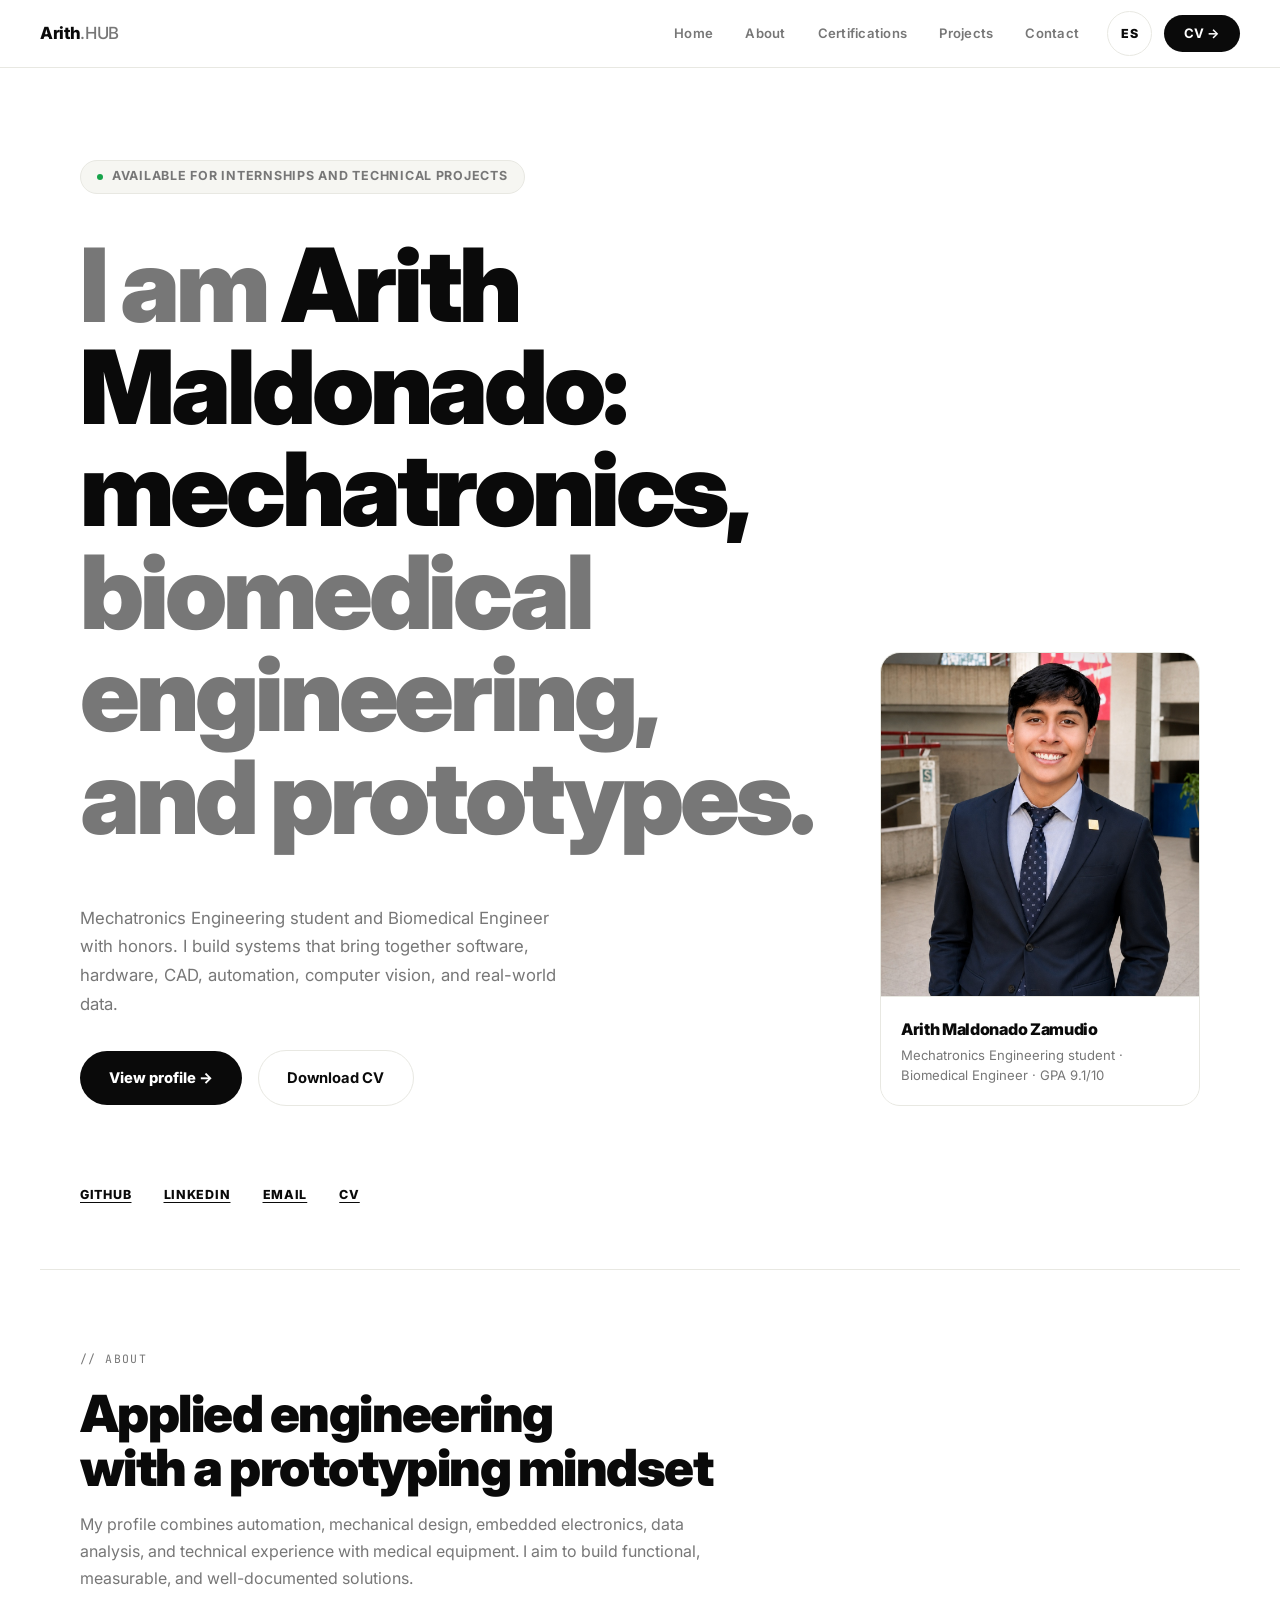
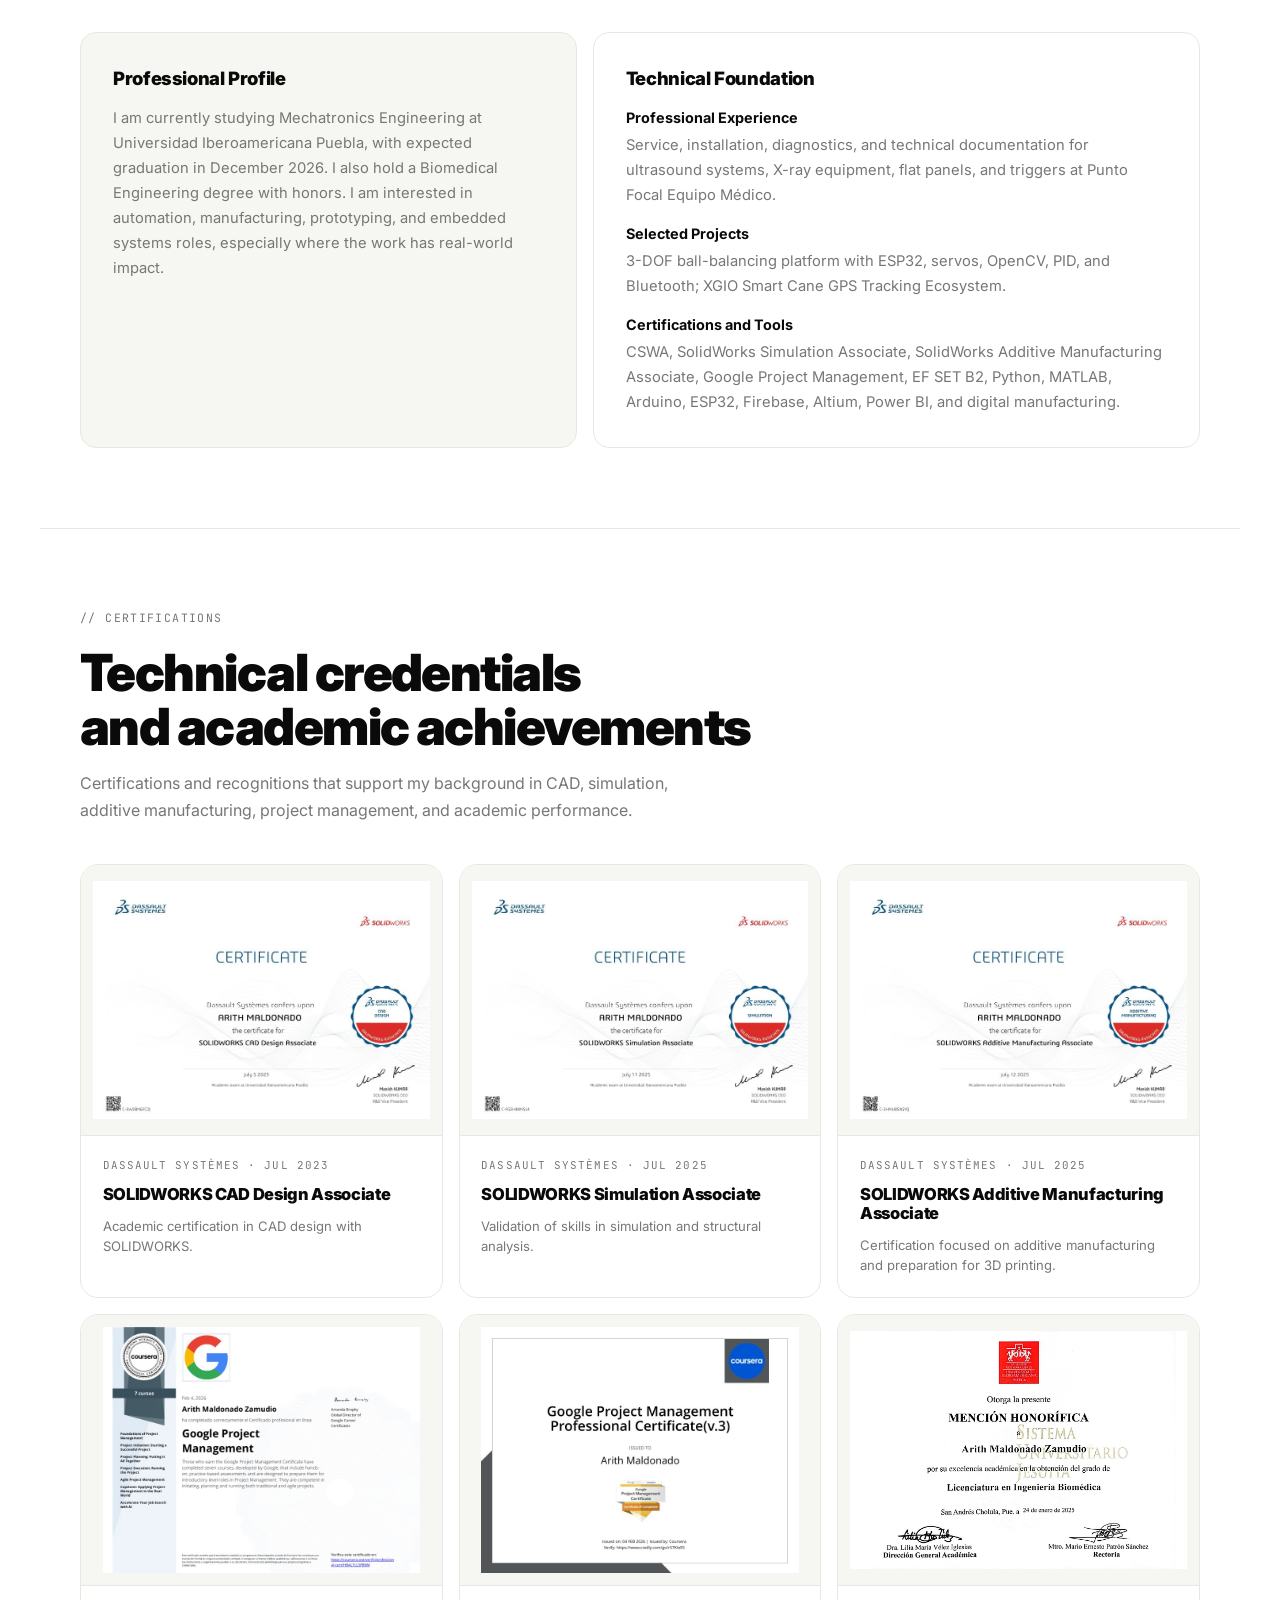
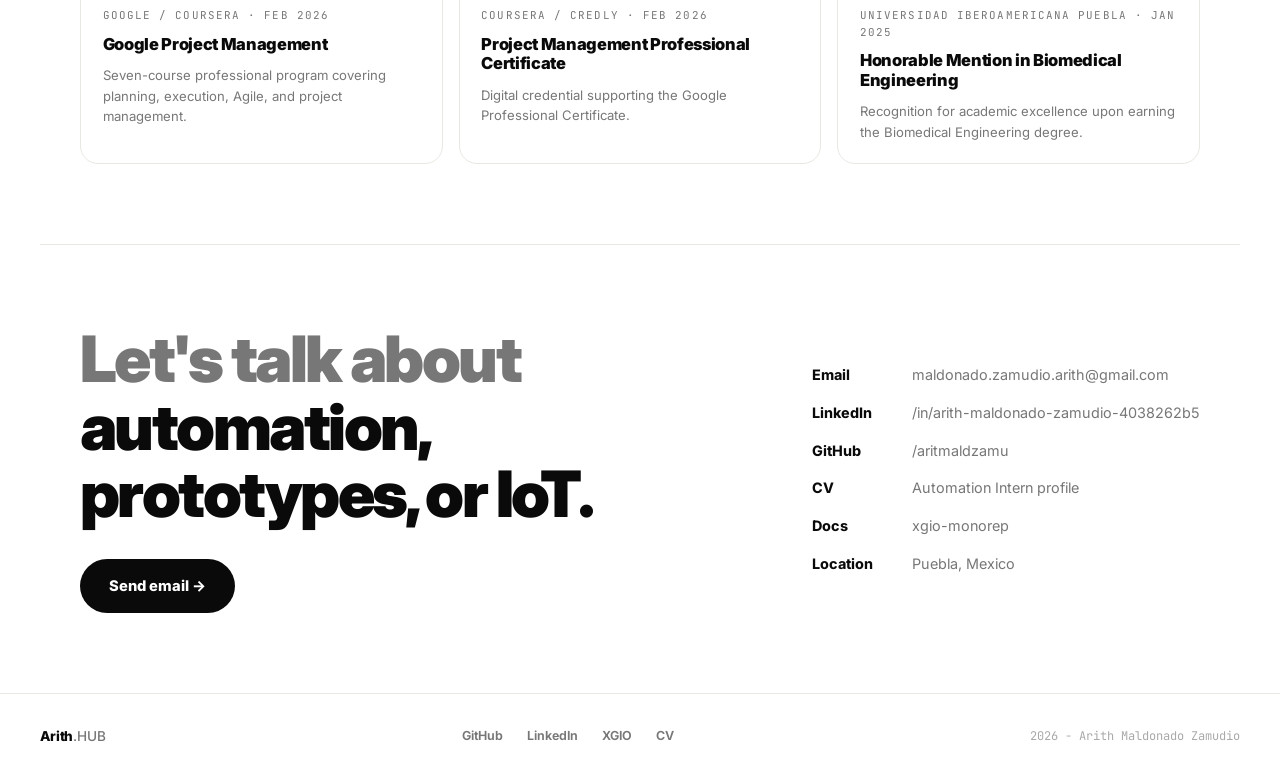
==== index.html @ 7d08363c "Add Laser-Cut Hot Air Balloon Prototype project (globo)" ====
<!DOCTYPE html>
<html lang="en">
<head>
<meta charset="UTF-8">
<meta name="viewport" content="width=device-width, initial-scale=1.0">
<title>Arith Maldonado Zamudio - Portfolio</title>
<link href="https://fonts.googleapis.com/css2?family=Inter:wght@400;500;600;700;800;900&family=JetBrains+Mono:wght@400;500;700&display=swap" rel="stylesheet">
<style>
  *, *::before, *::after { box-sizing: border-box; margin: 0; padding: 0; }
  html { scroll-behavior: smooth; font-size: 16px; }

  :root {
    --black: #0a0a0a;
    --gray: #777777;
    --gray-mid: #a9a9a9;
    --gray-light: #d7d7d2;
    --gray-bg: #f6f6f2;
    --white: #ffffff;
    --border: #e8e8e2;
    --blue: #2563eb;
    --green: #16a34a;
    --red: #dc2626;
  }

  body {
    font-family: 'Inter', sans-serif;
    background: var(--white);
    color: var(--black);
    line-height: 1.5;
    overflow-x: hidden;
  }

  body.projects-open .home-view,
  body.detail-open .home-view { display: none; }
  body:not(.projects-open):not(.detail-open) .project-view { display: none; }
  body.projects-open .project-detail,
  body.detail-open #proyectos { display: none; }
  body.detail-open .project-detail { display: none; }
  body.detail-open[data-project="xgio"] .project-detail[data-project="xgio"],
  body.detail-open[data-project="ball-beam"] .project-detail[data-project="ball-beam"],
  body.detail-open[data-project="3dof"] .project-detail[data-project="3dof"],
  body.detail-open[data-project="somnus"] .project-detail[data-project="somnus"],
  body.detail-open[data-project="prosthesis"] .project-detail[data-project="prosthesis"],
  body.detail-open[data-project="globo"] .project-detail[data-project="globo"] { display: block; }
  body.projects-open main,
  body.detail-open main { padding-top: 68px; }

  img { display: block; max-width: 100%; }
  a { color: inherit; }
  section[id], .home-view { scroll-margin-top: 96px; }

  nav {
    position: fixed; top: 0; left: 0; right: 0; z-index: 100;
    display: flex; align-items: center; justify-content: space-between;
    padding: 0 2.5rem; height: 68px;
    background: rgba(255,255,255,0.92);
    backdrop-filter: blur(16px);
    border-bottom: 1px solid var(--border);
  }
  .nav-logo {
    font-size: 1.05rem; font-weight: 800;
    color: var(--black); text-decoration: none;
    letter-spacing: -0.02em;
  }
  .nav-logo span { color: var(--gray); font-weight: 500; }
  .nav-right { display: flex; align-items: center; gap: 0.75rem; }
  .nav-links { display: flex; gap: 2rem; margin-right: 1rem; }
  .nav-links a {
    font-size: 0.82rem; font-weight: 600;
    color: var(--gray); text-decoration: none;
    letter-spacing: 0.02em;
    transition: color .2s;
  }
  .nav-links a:hover { color: var(--black); }
  .btn-nav, .btn-primary, .btn-outline {
    display: inline-flex; align-items: center; justify-content: center; gap: 0.5rem;
    font-family: 'Inter', sans-serif;
    border-radius: 999px;
    text-decoration: none;
    cursor: pointer;
    transition: opacity .15s, border-color .15s, transform .15s;
    white-space: nowrap;
  }
  .btn-nav {
    font-size: 0.82rem; font-weight: 700;
    padding: 0.55rem 1.25rem;
    background: var(--black); color: var(--white);
  }
  .lang-toggle {
    display: inline-flex; align-items: center; justify-content: center;
    width: 2.8rem; height: 2.8rem;
    border-radius: 999px;
    border: 1px solid var(--border);
    background: var(--white);
    color: var(--black);
    font-family: 'Inter', sans-serif;
    font-size: 0.78rem;
    font-weight: 850;
    letter-spacing: 0.04em;
    cursor: pointer;
    transition: border-color .15s, background .15s, transform .15s;
  }
  .lang-toggle:hover {
    border-color: var(--black);
    background: var(--gray-bg);
  }
  .btn-primary {
    font-size: 0.92rem; font-weight: 800;
    padding: 1rem 1.8rem;
    background: var(--black); color: var(--white);
  }
  .btn-outline {
    font-size: 0.92rem; font-weight: 700;
    padding: 1rem 1.8rem;
    background: transparent; color: var(--black);
    border: 1.5px solid var(--border);
  }
  .btn-nav:hover, .btn-primary:hover { opacity: 0.82; }
  .btn-outline:hover { border-color: var(--black); }

  .hero {
    padding: 10rem 2.5rem 5rem;
    max-width: 1200px; margin: 0 auto;
  }
  .hero-layout {
    display: grid;
    grid-template-columns: minmax(0, 1fr) 320px;
    gap: 3rem;
    align-items: end;
  }
  .hero-eyebrow, .project-tag, .tag {
    display: inline-flex; align-items: center; gap: 0.55rem;
    width: fit-content;
    border-radius: 999px;
    letter-spacing: 0.06em;
    text-transform: uppercase;
  }
  .hero-eyebrow {
    font-size: 0.78rem; font-weight: 700;
    color: var(--gray);
    background: var(--gray-bg);
    border: 1px solid var(--border);
    padding: 0.4rem 1rem;
    margin-bottom: 2.5rem;
  }
  .hero-eyebrow::before {
    content: ''; width: 6px; height: 6px;
    border-radius: 50%; background: var(--green);
    flex-shrink: 0;
  }
  .hero h1 {
    font-size: clamp(3.25rem, 8vw, 7.4rem);
    font-weight: 900;
    line-height: 1;
    letter-spacing: -0.04em;
    max-width: 980px;
  }
  .hero h1 .muted { color: var(--gray); }
  .hero h1 .block { display: block; }
  .profile-card {
    border: 1px solid var(--border);
    border-radius: 20px;
    background: var(--gray-bg);
    overflow: hidden;
  }
  .profile-card img {
    width: 100%;
    aspect-ratio: 1 / 1.08;
    object-fit: cover;
    object-position: center;
  }
  .profile-meta {
    padding: 1.25rem;
    background: var(--white);
    border-top: 1px solid var(--border);
  }
  .profile-name {
    font-size: 1rem;
    font-weight: 850;
    letter-spacing: -0.02em;
  }
  .profile-role {
    margin-top: 0.3rem;
    color: var(--gray);
    font-size: 0.82rem;
    line-height: 1.5;
  }
  .hero-bottom {
    display: flex; align-items: flex-end;
    justify-content: space-between; flex-wrap: wrap;
    gap: 2rem; margin-top: 3.5rem;
  }
  .hero-desc {
    font-size: 1.05rem; color: var(--gray);
    max-width: 500px; line-height: 1.7;
  }
  .hero-ctas, .project-actions { display: flex; align-items: center; gap: 1rem; flex-wrap: wrap; }

  .social-bar {
    max-width: 1200px; margin: 0 auto;
    padding: 0 2.5rem 4rem;
    display: flex; gap: 2rem; flex-wrap: wrap;
  }
  .social-bar a {
    font-size: 0.78rem; font-weight: 800;
    color: var(--black); text-decoration: underline;
    text-underline-offset: 3px; letter-spacing: 0.06em;
    text-transform: uppercase;
  }
  .social-bar a:hover { color: var(--gray); }

  .section-wrap {
    border-top: 1px solid var(--border);
    padding: 5rem 2.5rem;
    max-width: 1200px; margin: 0 auto;
  }
  .project-view.section-wrap { padding-top: 4rem; padding-bottom: 4rem; }
  .section-tag {
    font-family: 'JetBrains Mono', monospace;
    font-size: 0.72rem; color: var(--gray);
    letter-spacing: 0.12em; text-transform: uppercase;
    margin-bottom: 1.25rem;
  }
  .section-title {
    font-size: clamp(2rem, 4vw, 3.25rem);
    font-weight: 900; letter-spacing: -0.03em;
    line-height: 1.05; margin-bottom: 1rem;
  }
  .section-sub {
    font-size: 1rem; color: var(--gray);
    max-width: 620px; line-height: 1.7;
  }
  .about-grid {
    display: grid;
    grid-template-columns: 0.9fr 1.1fr;
    gap: 1rem;
    margin-top: 2.5rem;
  }
  .about-panel {
    border: 1px solid var(--border);
    border-radius: 16px;
    padding: 2rem;
    background: var(--white);
  }
  .about-panel.soft { background: var(--gray-bg); }
  .about-panel h3 {
    font-size: 1.15rem;
    font-weight: 850;
    letter-spacing: -0.02em;
    margin-bottom: 0.8rem;
  }
  .about-panel p, .about-list li {
    color: var(--gray);
    font-size: 0.92rem;
    line-height: 1.7;
  }
  .about-list {
    list-style: none;
    display: grid;
    gap: 0.9rem;
  }
  .about-list strong {
    display: block;
    color: var(--black);
    font-size: 0.9rem;
    margin-bottom: 0.15rem;
  }

  .project-featured {
    margin-top: 3rem;
    border-radius: 20px;
    overflow: hidden;
    border: 1px solid var(--border);
    background: var(--gray-bg);
    display: grid; grid-template-columns: 0.92fr 1.08fr;
  }
  .project-detail .project-featured { margin-top: 1.25rem; }
  .project-featured-info {
    padding: 3rem;
    display: flex; flex-direction: column; justify-content: space-between;
    gap: 2rem;
  }
  .project-tag {
    font-size: 0.72rem; font-weight: 800;
    color: var(--gray);
    background: var(--white);
    border: 1px solid var(--border);
    padding: 0.3rem 0.75rem;
    margin-bottom: 1.5rem;
  }
  .project-featured-title {
    font-size: clamp(1.8rem, 3vw, 2.45rem);
    font-weight: 900;
    letter-spacing: -0.035em; line-height: 1.05;
    margin-bottom: 1rem;
  }
  .project-featured-desc {
    font-size: 0.95rem; color: var(--gray);
    line-height: 1.7; margin-bottom: 1.8rem;
  }
  .metrics-row { display: grid; grid-template-columns: repeat(3, 1fr); gap: 1.1rem; margin-bottom: 2rem; }
  .metric-pill {
    border-top: 1px solid var(--border);
    padding-top: 0.9rem;
  }
  .metric-pill .val {
    font-size: 1.55rem; font-weight: 900;
    letter-spacing: -0.03em; line-height: 1;
  }
  .metric-pill .lbl {
    font-size: 0.68rem; color: var(--gray);
    font-weight: 700; margin-top: 0.35rem;
    letter-spacing: 0.05em; text-transform: uppercase;
  }
  .project-featured-visual {
    background: var(--black);
    min-height: 430px;
    height: 430px;
    padding: 1.2rem;
    position: relative; overflow: hidden;
    display: grid; align-content: stretch;
  }
  .visual-grid {
    display: grid;
    grid-template-columns: 1.1fr 0.9fr;
    gap: 0.9rem;
    min-height: 100%;
    height: 100%;
    min-width: 0;
  }
  .visual-main, .visual-stack img {
    width: 100%; height: 100%; object-fit: contain;
    min-width: 0; min-height: 0;
    border-radius: 14px;
    border: 1px solid rgba(255,255,255,0.16);
    background: #161616;
  }
  .visual-stack {
    display: grid;
    grid-template-rows: 1fr 1fr;
    gap: 0.9rem;
    min-width: 0;
    min-height: 0;
  }
  .prosthesis-visual .visual-main,
  .prosthesis-visual .visual-stack img {
    background: #f8fafc;
  }

  .catalog-grid {
    display: grid;
    grid-template-columns: repeat(auto-fit, minmax(260px, 1fr));
    gap: 1rem;
    margin-top: 2.5rem;
  }
  .catalog-card {
    border: 1px solid var(--border);
    border-radius: 18px;
    overflow: hidden;
    background: var(--white);
    color: inherit;
    text-decoration: none;
    display: flex;
    flex-direction: column;
    min-height: 100%;
    transition: border-color .2s, background .2s, transform .2s;
  }
  .catalog-card:hover {
    border-color: var(--black);
    background: var(--gray-bg);
    transform: translateY(-3px);
  }
  .catalog-thumb {
    aspect-ratio: 16 / 10;
    background: var(--black);
    border-bottom: 1px solid var(--border);
    display: flex;
    align-items: center;
    justify-content: center;
    padding: 1rem;
  }
  .catalog-thumb img {
    width: 100%;
    height: 100%;
    object-fit: contain;
  }
  .catalog-body {
    padding: 1.5rem;
    display: flex;
    flex-direction: column;
    gap: 1rem;
  }
  .catalog-meta {
    display: flex;
    justify-content: space-between;
    gap: 1rem;
    align-items: center;
  }
  .catalog-kicker {
    font-family: 'JetBrains Mono', monospace;
    font-size: 0.68rem;
    color: var(--gray);
    letter-spacing: 0.1em;
    text-transform: uppercase;
  }
  .catalog-title {
    font-size: 1.22rem;
    font-weight: 900;
    letter-spacing: -0.025em;
    line-height: 1.15;
  }
  .catalog-desc {
    font-size: 0.86rem;
    color: var(--gray);
    line-height: 1.6;
  }
  .cert-grid {
    display: grid;
    grid-template-columns: repeat(3, 1fr);
    gap: 1rem;
    margin-top: 2.5rem;
  }
  .cert-card {
    border: 1px solid var(--border);
    border-radius: 18px;
    overflow: hidden;
    background: var(--white);
    color: inherit;
    text-decoration: none;
    transition: border-color .2s, background .2s, transform .2s;
  }
  .cert-card:hover {
    border-color: var(--black);
    background: var(--gray-bg);
    transform: translateY(-3px);
  }
  .cert-thumb {
    aspect-ratio: 4 / 3;
    background: var(--gray-bg);
    border-bottom: 1px solid var(--border);
    padding: 0.75rem;
    display: flex;
    align-items: center;
    justify-content: center;
  }
  .cert-thumb img {
    width: 100%;
    height: 100%;
    object-fit: contain;
  }
  .cert-body {
    padding: 1.35rem;
    display: grid;
    gap: 0.7rem;
  }
  .cert-meta {
    font-family: 'JetBrains Mono', monospace;
    font-size: 0.68rem;
    color: var(--gray);
    letter-spacing: 0.1em;
    text-transform: uppercase;
  }
  .cert-title {
    font-size: 1.03rem;
    font-weight: 850;
    line-height: 1.18;
    letter-spacing: -0.02em;
  }
  .cert-desc {
    font-size: 0.82rem;
    color: var(--gray);
    line-height: 1.55;
  }
  .projects-grid {
    display: grid; grid-template-columns: repeat(3, 1fr);
    gap: 1rem; margin-top: 1.5rem;
  }
  .project-card, .stack-card, .artifact-card {
    border: 1px solid var(--border);
    border-radius: 16px;
    background: var(--white);
    transition: border-color .2s, background .2s, transform .2s;
  }
  .project-card {
    padding: 1.75rem;
    text-decoration: none; color: inherit; display: block;
  }
  .project-detail .project-card { padding: 1.35rem; }
  .project-detail .card-header { margin-bottom: 1rem; }
  .project-detail .card-tags { margin-top: 1rem; }
  .project-card:hover, .artifact-card:hover {
    border-color: var(--black);
    background: var(--gray-bg);
    transform: translateY(-2px);
  }
  .card-header {
    display: flex; justify-content: space-between;
    align-items: flex-start; margin-bottom: 1.5rem;
  }
  .card-icon {
    width: 44px; height: 44px; border-radius: 12px;
    background: var(--gray-bg); border: 1px solid var(--border);
    display: flex; align-items: center; justify-content: center;
    font-family: 'JetBrains Mono', monospace;
    font-size: 0.72rem; font-weight: 800;
  }
  .card-arrow { font-size: 1.1rem; color: var(--gray); }
  .card-title {
    font-size: 1.05rem; font-weight: 850;
    letter-spacing: -0.02em; margin-bottom: 0.55rem;
  }
  .card-desc {
    font-size: 0.84rem; color: var(--gray);
    line-height: 1.65;
  }
  .card-tags { display: flex; flex-wrap: wrap; gap: 0.4rem; margin-top: 1.25rem; }
  .tag {
    font-size: 0.67rem; font-weight: 800;
    color: var(--gray);
    background: var(--gray-bg); border: 1px solid var(--border);
    padding: 0.25rem 0.6rem;
  }

  .media-grid {
    display: grid;
    grid-template-columns: repeat(12, 1fr);
    gap: 1rem;
    margin-top: 2.5rem;
  }
  .shot {
    position: relative;
    overflow: hidden;
    border-radius: 18px;
    border: 1px solid var(--border);
    background: var(--gray-bg);
    height: 360px;
  }
  .shot.large { grid-column: span 8; height: 420px; }
  .shot.medium { grid-column: span 4; height: 420px; }
  .shot.wide { grid-column: span 6; height: 360px; }
  .shot.compact { height: 320px; }
  .shot.phone-pair { height: 520px; }
  .shot img {
    width: 100%; height: 100%;
    object-fit: contain;
    padding: 0.75rem;
    background: #111111;
  }
  .shot video {
    width: 100%; height: 100%;
    object-fit: contain;
    padding: 0.75rem;
    background: #111111;
  }
  .shot.phone { height: 520px; }
  .shot.phone img { object-fit: contain; padding: 1.2rem; background: #0f172a; }
  .shot-caption {
    position: absolute; left: 1rem; bottom: 1rem; right: 1rem;
    padding: 0.75rem 0.9rem;
    border-radius: 12px;
    background: rgba(10,10,10,0.74);
    color: var(--white);
    backdrop-filter: blur(12px);
  }
  .shot-caption strong {
    display: block;
    font-size: 0.82rem;
    letter-spacing: -0.01em;
  }
  .shot-caption span {
    display: block;
    font-size: 0.72rem;
    color: rgba(255,255,255,0.72);
    margin-top: 0.2rem;
  }

  .repo-card {
    border: 1px solid var(--border);
    border-radius: 20px; overflow: hidden;
    margin-top: 2.5rem;
  }
  .project-summary-grid {
    display: grid;
    grid-template-columns: 1.1fr 0.9fr;
    gap: 1rem;
    margin-top: 2.5rem;
  }
  .summary-panel {
    border: 1px solid var(--border);
    border-radius: 16px;
    padding: 1.6rem;
    background: var(--white);
  }
  .summary-panel.dark {
    background: var(--black);
    color: var(--white);
  }
  .summary-panel h3 {
    font-size: 1.05rem;
    font-weight: 850;
    letter-spacing: -0.02em;
    margin-bottom: 0.8rem;
  }
  .summary-panel p, .summary-panel li {
    color: var(--gray);
    font-size: 0.86rem;
    line-height: 1.65;
  }
  .summary-panel.dark p, .summary-panel.dark li { color: rgba(255,255,255,0.72); }
  .summary-panel ul {
    list-style: none;
    display: grid;
    gap: 0.65rem;
  }
  .summary-panel strong { color: inherit; }
  .mini-metrics {
    display: grid;
    grid-template-columns: repeat(3, 1fr);
    gap: 0.75rem;
    margin-top: 1.1rem;
  }
  .mini-metric {
    border: 1px solid rgba(255,255,255,0.16);
    border-radius: 12px;
    padding: 0.9rem;
  }
  .mini-metric strong {
    display: block;
    font-size: 1rem;
    line-height: 1;
  }
  .mini-metric span {
    display: block;
    color: rgba(255,255,255,0.62);
    font-size: 0.68rem;
    text-transform: uppercase;
    letter-spacing: 0.06em;
    margin-top: 0.35rem;
  }
  .control-grid {
    display: grid;
    grid-template-columns: repeat(4, 1fr);
    gap: 1rem;
    margin-top: 2.5rem;
  }
  .control-card {
    border: 1px solid var(--border);
    border-radius: 16px;
    padding: 1.35rem;
    background: var(--white);
  }
  .control-card h3 {
    font-size: 0.95rem;
    font-weight: 850;
    letter-spacing: -0.01em;
    margin-bottom: 0.55rem;
  }
  .control-card code {
    display: block;
    font-family: 'JetBrains Mono', monospace;
    font-size: 0.72rem;
    color: var(--black);
    background: var(--gray-bg);
    border: 1px solid var(--border);
    border-radius: 10px;
    padding: 0.7rem;
    margin-bottom: 0.75rem;
    line-height: 1.55;
    white-space: normal;
  }
  .control-card p {
    color: var(--gray);
    font-size: 0.8rem;
    line-height: 1.55;
  }
  .repo-header {
    padding: 1.5rem 2rem;
    border-bottom: 1px solid var(--border);
    display: flex; align-items: center; gap: 1rem;
  }
  .repo-dot { width: 12px; height: 12px; border-radius: 50%; }
  .repo-name {
    font-family: 'JetBrains Mono', monospace;
    font-size: 0.85rem; font-weight: 700; color: var(--black);
  }
  .repo-body {
    font-family: 'JetBrains Mono', monospace;
    font-size: 0.8rem; line-height: 2;
    padding: 1.75rem 2rem;
    background: var(--white);
    color: var(--black);
    overflow-x: auto;
  }
  .repo-folder { color: var(--black); font-weight: 700; }
  .repo-file { color: var(--gray); }
  .repo-comment { color: var(--gray-mid); }

  .stack-grid, .artifact-grid {
    display: grid; grid-template-columns: repeat(3,1fr);
    gap: 1rem; margin-top: 2.5rem;
  }
  .stack-card { padding: 1.75rem; }
  .stack-card:hover { border-color: var(--black); }
  .stack-icon {
    width: 40px; height: 40px; border-radius: 10px;
    background: var(--black); color: var(--white);
    display: flex; align-items: center; justify-content: center;
    margin-bottom: 1rem;
    font-family: 'JetBrains Mono', monospace;
    font-size: 0.68rem; font-weight: 800;
  }
  .stack-name {
    font-size: 0.96rem; font-weight: 850;
    letter-spacing: -0.01em; margin-bottom: 0.4rem;
  }
  .stack-use {
    font-size: 0.79rem; color: var(--gray); line-height: 1.55;
  }
  .artifact-card {
    padding: 1.6rem;
    text-decoration: none;
    color: inherit;
  }

  .contact-wrap {
    border-top: 1px solid var(--border);
    padding: 5rem 2.5rem;
    max-width: 1200px; margin: 0 auto;
    display: flex; align-items: center; justify-content: space-between;
    flex-wrap: wrap; gap: 2.5rem;
  }
  .contact-left h2 {
    font-size: clamp(2rem, 5vw, 4rem);
    font-weight: 900; letter-spacing: -0.04em;
    line-height: 1.05;
  }
  .contact-left h2 .muted { color: var(--gray); }
  .contact-right { display: flex; flex-direction: column; gap: 1rem; min-width: min(100%, 340px); }
  .contact-item {
    font-size: 0.9rem; color: var(--gray);
    text-decoration: none;
    transition: color .15s;
    display: flex; align-items: center; gap: 0.5rem;
  }
  .contact-item:hover { color: var(--black); }
  .contact-item strong { color: var(--black); font-weight: 750; min-width: 92px; }

  footer {
    border-top: 1px solid var(--border);
    padding: 2rem 2.5rem;
    display: flex; align-items: center; justify-content: space-between;
    flex-wrap: wrap; gap: 1rem;
  }
  .footer-brand { font-size: 0.85rem; font-weight: 800; letter-spacing: -0.01em; }
  .footer-brand span { color: var(--gray); font-weight: 500; }
  .footer-links { display: flex; gap: 1.5rem; flex-wrap: wrap; }
  .footer-links a {
    font-size: 0.78rem; color: var(--gray);
    text-decoration: none; font-weight: 650;
  }
  .footer-links a:hover { color: var(--black); }
  .footer-copy {
    font-size: 0.75rem; color: var(--gray-mid);
    font-family: 'JetBrains Mono', monospace;
  }

  @media (max-width: 900px) {
    .hero-layout, .project-featured, .about-grid, .project-summary-grid { grid-template-columns: 1fr; }
    .profile-card { max-width: 360px; }
    .project-featured-visual { min-height: 360px; }
    .catalog-grid, .cert-grid, .projects-grid, .stack-grid, .artifact-grid, .control-grid { grid-template-columns: 1fr 1fr; }
    .media-grid { grid-template-columns: repeat(6, 1fr); }
    .shot.large, .shot.wide { grid-column: span 6; }
    .shot.medium { grid-column: span 3; }
  }

  @media (max-width: 768px) {
    section[id], .home-view { scroll-margin-top: 132px; }
    body.projects-open main,
    body.detail-open main { padding-top: 103px; }
    nav { padding: 0.85rem 1.25rem; height: auto; flex-wrap: wrap; row-gap: 0.8rem; }
    .nav-right { width: 100%; justify-content: space-between; align-items: center; }
    .nav-links {
      display: flex;
      gap: 1rem;
      margin-right: 0;
      overflow-x: auto;
      max-width: calc(100vw - 12rem);
      padding-bottom: 0.15rem;
    }
    .nav-links a { flex: 0 0 auto; }
    .hero, .social-bar, .section-wrap, .contact-wrap { padding-left: 1.25rem; padding-right: 1.25rem; }
    .project-view.section-wrap { padding-top: 3rem; padding-bottom: 3rem; }
    .hero { padding-top: 9rem; }
    .profile-card { max-width: none; }
    .hero-bottom { align-items: flex-start; }
    .hero-ctas, .project-actions { width: 100%; }
    .btn-primary, .btn-outline { width: 100%; }
    .metrics-row, .catalog-grid, .cert-grid, .projects-grid, .stack-grid, .artifact-grid, .control-grid { grid-template-columns: 1fr; }
    .project-detail .projects-grid { gap: 0.75rem; }
    .project-detail .project-card {
      display: grid;
      grid-template-columns: auto 1fr;
      gap: 0 1rem;
      align-items: start;
    }
    .project-detail .project-card .card-header {
      grid-row: span 3;
      margin-bottom: 0;
    }
    .project-detail .project-card .card-arrow { display: none; }
    .project-detail .project-card .card-title { margin-top: 0.15rem; }
    .project-detail .project-card .card-tags { grid-column: 2; }
    .mini-metrics { grid-template-columns: 1fr 1fr 1fr; }
    .visual-grid { grid-template-columns: 1fr; }
    .visual-stack { grid-template-columns: 1fr 1fr; grid-template-rows: auto; }
    .visual-main { height: auto; aspect-ratio: 16 / 9; }
    .visual-stack img { height: auto; aspect-ratio: 1 / 1; }
    .visual-stack { align-items: start; }
    .visual-stack .visual-dashboard { aspect-ratio: 16 / 10; }
    .visual-stack .visual-phone-shot { aspect-ratio: 9 / 16; }
    .project-featured-visual { height: auto; }
    .project-featured-info { padding: 2rem; }
    .project-featured-visual { min-height: auto; }
    .media-grid { grid-template-columns: repeat(2, 1fr); gap: 0.85rem; }
    .shot.large, .shot.wide { grid-column: span 2; height: 300px; }
    .shot.medium { grid-column: span 1; height: 360px; }
    .shot.phone, .shot.phone-pair { height: 430px; }
    .shot-caption { left: 0.65rem; right: 0.65rem; bottom: 0.65rem; padding: 0.65rem 0.7rem; }
    .shot-caption span { display: none; }
    .repo-body { font-size: 0.72rem; padding: 1.25rem; }
    footer { padding: 1.5rem 1.25rem; flex-direction: column; align-items: flex-start; }
  }
</style>
</head>
<body>

<nav>
  <a href="#" class="nav-logo">Arith<span>.HUB</span></a>
  <div class="nav-right">
    <div class="nav-links">
      <a href="#home" data-view="home">Home</a>
      <a href="#sobre-mi" data-view="home">Sobre mi</a>
      <a href="#certificaciones" data-view="home">Certificaciones</a>
      <a href="#proyectos" data-view="projects">Proyectos</a>
      <a href="#contacto">Contacto</a>
    </div>
    <button type="button" class="lang-toggle" id="languageToggle" aria-label="Cambiar idioma">ES</button>
    <a href="assets/docs/CV_Arith_Maldonado_Zamudio_Automation_Intern_EN.pdf" target="_blank" rel="noopener" class="btn-nav">CV -&gt;</a>
  </div>
</nav>

<main>
  <div class="home-view" id="home">
  <section class="hero">
    <div class="hero-layout">
      <div>
        <div class="hero-eyebrow">Disponible para practicas y proyectos tecnicos</div>
        <h1>
          <span class="muted">Soy</span>
          Arith Maldonado:
          <span class="block">mecatronica,</span>
          <span class="muted">biomedica y prototipos.</span>
        </h1>
        <div class="hero-bottom">
          <p class="hero-desc">
            Estudiante de Ingenieria Mecatronica e Ingeniero Biomedico con mencion honorifica. Construyo sistemas donde conviven software, hardware, CAD, automatizacion, vision por computadora y datos reales.
          </p>
          <div class="hero-ctas">
            <a href="#sobre-mi" class="btn-primary">Conocer perfil -&gt;</a>
            <a href="assets/docs/CV_Arith_Maldonado_Zamudio_Automation_Intern_EN.pdf" target="_blank" rel="noopener" class="btn-outline">Descargar CV</a>
          </div>
        </div>
      </div>
      <aside class="profile-card" aria-label="Foto y resumen de Arith Maldonado Zamudio">
        <img src="assets/profile/arith-maldonado.jpg" alt="Arith Maldonado Zamudio">
        <div class="profile-meta">
          <div class="profile-name">Arith Maldonado Zamudio</div>
          <div class="profile-role">Mechatronics Engineering student · Biomedical Engineer · GPA 9.1/10</div>
        </div>
      </aside>
    </div>
  </section>

  <div class="social-bar">
    <a href="https://github.com/aritmaldzamu" target="_blank" rel="noopener">GitHub</a>
    <a href="https://www.linkedin.com/in/arith-maldonado-zamudio-4038262b5" target="_blank" rel="noopener">LinkedIn</a>
    <a href="mailto:maldonado.zamudio.arith@gmail.com">Email</a>
    <a href="assets/docs/CV_Arith_Maldonado_Zamudio_Automation_Intern_EN.pdf" target="_blank" rel="noopener">CV</a>
  </div>

  <section id="sobre-mi" class="section-wrap">
    <div class="section-tag">// Sobre mi</div>
    <h2 class="section-title">Ingenieria aplicada<br>con mentalidad de prototipo</h2>
    <p class="section-sub">
      Mi perfil mezcla automatizacion, diseno mecanico, electronica embebida, analisis de datos y experiencia tecnica con equipo medico. Busco construir soluciones funcionales, medibles y bien documentadas.
    </p>

    <div class="about-grid">
      <div class="about-panel soft">
        <h3>Perfil profesional</h3>
        <p>
          Actualmente estudio Ingenieria Mecatronica en la Universidad Iberoamericana Puebla, con graduacion esperada en diciembre de 2026. Tambien soy Ingeniero Biomedico graduado con mencion honorifica. Me interesan roles de automatizacion, manufactura, prototipado y sistemas embebidos, especialmente donde el trabajo tenga impacto real.
        </p>
      </div>
      <div class="about-panel">
        <h3>Base tecnica</h3>
        <ul class="about-list">
          <li><strong>Experiencia profesional</strong> Servicio, instalacion, diagnostico y documentacion tecnica de ultrasonidos, rayos X, paneles planos y triggers en Punto Focal Equipo Medico.</li>
          <li><strong>Proyectos seleccionados</strong> Plataforma 3-DOF Ball-Balancing con ESP32, servos, OpenCV, PID y Bluetooth; XGIO Smart Cane GPS Tracking Ecosystem.</li>
          <li><strong>Certificaciones y herramientas</strong> CSWA, SolidWorks Simulation Associate, SolidWorks Additive Manufacturing Associate, Google Project Management, EF SET B2, Python, MATLAB, Arduino, ESP32, Firebase, Altium, Power BI y manufactura digital.</li>
        </ul>
      </div>
    </div>
  </section>

  <section id="certificaciones" class="section-wrap">
    <div class="section-tag">// Certificaciones</div>
    <h2 class="section-title">Credenciales tecnicas<br>y logros academicos</h2>
    <p class="section-sub">
      Certificaciones y reconocimientos que respaldan mi base en CAD, simulacion, manufactura aditiva, gestion de proyectos y desempeno academico.
    </p>

    <div class="cert-grid" aria-label="Certificaciones de Arith Maldonado Zamudio">
      <a class="cert-card" href="assets/certificaciones/solidworks-cad-design-associate.jpg" target="_blank" rel="noopener">
        <div class="cert-thumb">
          <img src="assets/certificaciones/solidworks-cad-design-associate.jpg" alt="Certificado SOLIDWORKS CAD Design Associate">
        </div>
        <div class="cert-body">
          <div class="cert-meta">Dassault Systèmes · Jul 2023</div>
          <h3 class="cert-title">SOLIDWORKS CAD Design Associate</h3>
          <p class="cert-desc">Certificacion academica en diseno CAD con SOLIDWORKS.</p>
        </div>
      </a>

      <a class="cert-card" href="assets/certificaciones/solidworks-simulation-associate.jpg" target="_blank" rel="noopener">
        <div class="cert-thumb">
          <img src="assets/certificaciones/solidworks-simulation-associate.jpg" alt="Certificado SOLIDWORKS Simulation Associate">
        </div>
        <div class="cert-body">
          <div class="cert-meta">Dassault Systèmes · Jul 2025</div>
          <h3 class="cert-title">SOLIDWORKS Simulation Associate</h3>
          <p class="cert-desc">Validacion de competencias en simulacion y analisis estructural.</p>
        </div>
      </a>

      <a class="cert-card" href="assets/certificaciones/solidworks-additive-manufacturing-associate.jpg" target="_blank" rel="noopener">
        <div class="cert-thumb">
          <img src="assets/certificaciones/solidworks-additive-manufacturing-associate.jpg" alt="Certificado SOLIDWORKS Additive Manufacturing Associate">
        </div>
        <div class="cert-body">
          <div class="cert-meta">Dassault Systèmes · Jul 2025</div>
          <h3 class="cert-title">SOLIDWORKS Additive Manufacturing Associate</h3>
          <p class="cert-desc">Certificacion enfocada en manufactura aditiva y preparacion para impresion 3D.</p>
        </div>
      </a>

      <a class="cert-card" href="assets/certificaciones/google-project-management-coursera.jpg" target="_blank" rel="noopener">
        <div class="cert-thumb">
          <img src="assets/certificaciones/google-project-management-coursera.jpg" alt="Certificado profesional Google Project Management en Coursera">
        </div>
        <div class="cert-body">
          <div class="cert-meta">Google / Coursera · Feb 2026</div>
          <h3 class="cert-title">Google Project Management</h3>
          <p class="cert-desc">Programa profesional de siete cursos sobre planeacion, ejecucion, agile y gestion de proyectos.</p>
        </div>
      </a>

      <a class="cert-card" href="assets/certificaciones/google-project-management-credly.jpg" target="_blank" rel="noopener">
        <div class="cert-thumb">
          <img src="assets/certificaciones/google-project-management-credly.jpg" alt="Credencial Google Project Management Professional Certificate">
        </div>
        <div class="cert-body">
          <div class="cert-meta">Coursera / Credly · Feb 2026</div>
          <h3 class="cert-title">Project Management Professional Certificate</h3>
          <p class="cert-desc">Credencial digital complementaria del certificado profesional de Google.</p>
        </div>
      </a>

      <a class="cert-card" href="assets/certificaciones/mencion-honorifica-ingenieria-biomedica.jpg" target="_blank" rel="noopener">
        <div class="cert-thumb">
          <img src="assets/certificaciones/mencion-honorifica-ingenieria-biomedica.jpg" alt="Mencion honorifica por Licenciatura en Ingenieria Biomedica">
        </div>
        <div class="cert-body">
          <div class="cert-meta">Universidad Iberoamericana Puebla · Ene 2025</div>
          <h3 class="cert-title">Mencion Honorifica en Ingenieria Biomedica</h3>
          <p class="cert-desc">Reconocimiento por excelencia academica al obtener el grado de Licenciatura en Ingenieria Biomedica.</p>
        </div>
      </a>
    </div>
  </section>


  </div>

  <section id="proyectos" class="section-wrap project-view">
    <div class="section-tag">// Catalogo de proyectos</div>
    <h2 class="section-title">Proyectos construidos<br>con evidencia real</h2>
    <p class="section-sub">
      Esta seccion crecera como un catalogo profesional: cada tarjeta resume un proyecto con una imagen, una descripcion corta y acceso a su ficha completa con detalles, stack, repositorio, documentos e imagenes.
    </p>

    <div class="catalog-grid" aria-label="Catalogo de proyectos de Arith">
      <a class="catalog-card" href="#xgio">
        <div class="catalog-thumb">
          <img src="assets/xgio/baston_diseno_completo.png" alt="Vista CAD del proyecto XGIO">
        </div>
        <div class="catalog-body">
          <div class="catalog-meta">
            <span class="catalog-kicker">IoT · Full-stack · CAD</span>
            <span class="card-arrow">-&gt;</span>
          </div>
          <h3 class="catalog-title">XGIO Smart Cane GPS Tracking Ecosystem</h3>
          <p class="catalog-desc">
            App movil, dashboard web, backend GPS, firmware ESP32, documentacion y prototipo mecanico para un baston inteligente.
          </p>
          <div class="card-tags">
            <span class="tag">React Native</span>
            <span class="tag">ESP32</span>
            <span class="tag">Firebase</span>
            <span class="tag">SolidWorks</span>
          </div>
        </div>
      </a>

      <a class="catalog-card" href="#ball-beam">
        <div class="catalog-thumb">
          <img src="assets/ball-beam/ball-beam-cad-wide.png" alt="Vista isometrica final del prototipo Ball and Beam">
        </div>
        <div class="catalog-body">
          <div class="catalog-meta">
            <span class="catalog-kicker">Control discreto · PID · Prototipo</span>
            <span class="card-arrow">-&gt;</span>
          </div>
          <h3 class="catalog-title">Ball &amp; Beam Discrete Control Prototype</h3>
          <p class="catalog-desc">
            Plataforma inestable para validar PID discreto, filtros digitales y actuacion con NEMA 17, driver DRV8825 y sensor de posicion.
          </p>
          <div class="card-tags">
            <span class="tag">Arduino</span>
            <span class="tag">PID</span>
            <span class="tag">ZOH</span>
            <span class="tag">Expo Ibero</span>
          </div>
        </div>
      </a>

      <a class="catalog-card" href="#3dof">
        <div class="catalog-thumb">
          <img src="assets/3dof/solidworks-03.png" alt="Vista CAD de la plataforma 3DOF para balanceo de pelota">
        </div>
        <div class="catalog-body">
          <div class="catalog-meta">
            <span class="catalog-kicker">Vision &middot; ESP32 &middot; PID/PD</span>
            <span class="card-arrow">-&gt;</span>
          </div>
          <h3 class="catalog-title">3DOF Ball Balancing Platform</h3>
          <p class="catalog-desc">
            Plataforma con tres brazos que centra una pelota usando OpenCV, Bluetooth, ESP32 y control realimentado.
          </p>
          <div class="card-tags">
            <span class="tag">OpenCV</span>
            <span class="tag">ESP32</span>
            <span class="tag">Bluetooth</span>
            <span class="tag">SolidWorks</span>
          </div>
        </div>
      </a>

      <a class="catalog-card" href="#somnus">
        <div class="catalog-thumb">
          <img src="assets/somnus/somnus-landing-preview.png" alt="Landing visual del proyecto Somnus Sleep Monitor">
        </div>
        <div class="catalog-body">
          <div class="catalog-meta">
            <span class="catalog-kicker">IoT · Raspberry Pi · Firebase</span>
            <span class="card-arrow">-&gt;</span>
          </div>
          <h3 class="catalog-title">Somnus Sleep Monitor</h3>
          <p class="catalog-desc">
            Habitacion inteligente con Raspberry Pi 5, sensores, actuadores, vision por camara, dashboard local y app FlutterFlow.
          </p>
          <div class="card-tags">
            <span class="tag">Python</span>
            <span class="tag">PyQt5</span>
            <span class="tag">GPIO</span>
            <span class="tag">Firestore</span>
          </div>
        </div>
      </a>

      <a class="catalog-card" href="#prosthesis">
        <div class="catalog-thumb">
          <img src="assets/prosthesis/prosthesis-overview-collage.jpg" alt="Collage tecnico del sistema de sujecion para protesis transradial">
        </div>
        <div class="catalog-body">
          <div class="catalog-meta">
            <span class="catalog-kicker">Biomecanica / FEA / ISPO 2025</span>
            <span class="card-arrow">-&gt;</span>
          </div>
          <h3 class="catalog-title">Transradial Prosthesis Tool Holder</h3>
          <p class="catalog-desc">
            Rediseno y validacion de un sistema de sujecion de herramientas odontologicas para una protesis transradial.
          </p>
          <div class="card-tags">
            <span class="tag">SolidWorks</span>
            <span class="tag">Simulation</span>
            <span class="tag">PETG</span>
            <span class="tag">ISPO</span>
          </div>
        </div>
      </a>

      <a class="catalog-card" href="#globo">
        <div class="catalog-thumb">
          <img src="assets/globo/WhatsApp Image 2026-05-27 at 8.05.03 PM (2).jpeg" alt="Prototipo fisico del globo aerostatico cortado en laser">
        </div>
        <div class="catalog-body">
          <div class="catalog-meta">
            <span class="catalog-kicker">CAD / Corte laser / Encastre</span>
            <span class="card-arrow">-&gt;</span>
          </div>
          <h3 class="catalog-title">Laser-Cut Hot Air Balloon Prototype</h3>
          <p class="catalog-desc">
            Modelo decorativo y estructural de un globo aerostatico fabricado por corte laser, ensamblado unicamente mediante uniones por encastre sin tornillos.
          </p>
          <div class="card-tags">
            <span class="tag">SolidWorks</span>
            <span class="tag">DXF</span>
            <span class="tag">Corte laser</span>
            <span class="tag">MDF</span>
          </div>
        </div>
      </a>
    </div>
  </section>

  <section id="xgio" class="section-wrap project-view project-detail" data-project="xgio">
    <div class="section-tag">// Proyecto 01</div>
    <h2 class="section-title">XGIO: Sistema de Rastreo GPS<br>para Baston Inteligente</h2>
    <p class="section-sub">
      Primer proyecto publicado en este portafolio. XGIO muestra mi forma de trabajar: integrar app movil, dashboard web, backend geoespacial, firmware, CAD, prototipo fisico y documentacion tecnica en un solo ecosistema funcional.
    </p>

    <div class="project-summary-grid">
      <div class="summary-panel">
        <h3>Que resolvi</h3>
        <p>
          El reto fue convertir un baston inteligente en un sistema completo de seguimiento: registrar ubicacion, limpiar ruido del GPS, mostrar rutas en tiempo real, alertar eventos criticos y dejar evidencia tecnica suficiente para que el proyecto pudiera revisarse, instalarse y evolucionar.
        </p>
      </div>
      <div class="summary-panel dark">
        <h3>Resultado integrado</h3>
        <ul>
          <li><strong>App:</strong> rol de cuidador, mapas, historial y alertas.</li>
          <li><strong>Nube:</strong> Firestore, APIs Python y funciones serverless.</li>
          <li><strong>Hardware:</strong> ESP32/T-Beam, GPS, MPU6050, S.O.S y CAD.</li>
        </ul>
        <div class="mini-metrics">
          <div class="mini-metric"><strong>7</strong><span>modulos</span></div>
          <div class="mini-metric"><strong>2.5</strong><span>m/s filtro</span></div>
          <div class="mini-metric"><strong>IoT</strong><span>sistema</span></div>
        </div>
      </div>
    </div>

    <article class="project-featured">
      <div class="project-featured-info">
        <div>
          <div class="project-tag">Full-stack + IoT + CAD</div>
          <h3 class="project-featured-title">Monorepo completo: app, nube, firmware, analitica GPS y diseno mecanico.</h3>
          <p class="project-featured-desc">
            XGIO integra un baston inteligente con GPS, deteccion de caidas, boton S.O.S, app para cuidadores, panel administrativo y procesamiento de rutas. El repositorio documenta codigo, pruebas, renders CAD, prototipos impresos, reportes tecnicos y despliegue.
          </p>
        </div>
        <div>
          <div class="metrics-row">
            <div class="metric-pill">
              <div class="val">7</div>
              <div class="lbl">Modulos del repo</div>
            </div>
            <div class="metric-pill">
              <div class="val">2.5 m/s</div>
              <div class="lbl">Filtro GPS</div>
            </div>
            <div class="metric-pill">
              <div class="val">ESP32</div>
              <div class="lbl">Firmware</div>
            </div>
          </div>
          <div class="project-actions">
            <a href="https://github.com/aritmaldzamu/xgio-monorep" target="_blank" rel="noopener" class="btn-primary">Ver repositorio -&gt;</a>
            <a href="#xgio-galeria" class="btn-outline">Ver evidencia</a>
          </div>
        </div>
      </div>

      <div class="project-featured-visual" aria-label="Collage visual del proyecto XGIO">
        <div class="visual-grid">
          <img class="visual-main" src="assets/xgio/baston_diseno_completo.png" alt="Diseno CAD del baston inteligente XGIO">
          <div class="visual-stack">
            <img class="visual-dashboard" src="assets/xgio/dashboard_metricas.png" alt="Dashboard de metricas XGIO">
            <img class="visual-phone-shot" src="assets/xgio/mapa_recorrido.jpeg" alt="Mapa de recorrido en la app XGIO">
          </div>
        </div>
      </div>
    </article>

    <div class="projects-grid" aria-label="Modulos principales del proyecto">
      <div class="project-card">
        <div class="card-header">
          <div class="card-icon">APP</div>
          <span class="card-arrow">-&gt;</span>
        </div>
        <h3 class="card-title">Aplicacion movil para cuidadores</h3>
        <p class="card-desc">React Native y Expo con roles, mapas, historial de rutas, estado del baston, Bluetooth y alertas criticas por S.O.S o caida.</p>
        <div class="card-tags">
          <span class="tag">React Native</span>
          <span class="tag">Expo</span>
          <span class="tag">Firebase</span>
        </div>
      </div>

      <div class="project-card">
        <div class="card-header">
          <div class="card-icon">API</div>
          <span class="card-arrow">-&gt;</span>
        </div>
        <h3 class="card-title">Backend geoespacial</h3>
        <p class="card-desc">Funciones Python para limpieza de polilineas, comparacion de rutas, dispersion GPS, exportacion de datos y visualizaciones con Matplotlib/Folium.</p>
        <div class="card-tags">
          <span class="tag">Python</span>
          <span class="tag">Vercel</span>
          <span class="tag">Pandas</span>
        </div>
      </div>

      <div class="project-card">
        <div class="card-header">
          <div class="card-icon">ESP</div>
          <span class="card-arrow">-&gt;</span>
        </div>
        <h3 class="card-title">Firmware y prototipo fisico</h3>
        <p class="card-desc">ESP32/T-Beam con GPS, MPU6050, boton S.O.S, buzzer, vibracion y carcasa modelada en SolidWorks para integrar electronica y antena.</p>
        <div class="card-tags">
          <span class="tag">C++</span>
          <span class="tag">Arduino</span>
          <span class="tag">SolidWorks</span>
        </div>
      </div>
    </div>
  </section>

  <section id="xgio-galeria" class="section-wrap project-view project-detail" data-project="xgio">
    <div class="section-tag">// Evidencia visual</div>
    <h2 class="section-title">Pantallas, prototipos<br>y pruebas del sistema</h2>
    <p class="section-sub">
      La documentacion de XGIO incluye capturas de la app, panel administrativo, diseno mecanico, fotos de impresion 3D y graficas de desempeno GPS generadas desde datos del proyecto.
    </p>

    <div class="media-grid">
      <figure class="shot large compact">
        <img src="assets/xgio/dashboard_metricas.png" alt="Panel de administracion con metricas globales">
        <figcaption class="shot-caption">
          <strong>Dashboard administrativo</strong>
          <span>Usuarios, bastones vinculados, rutas y alertas activas.</span>
        </figcaption>
      </figure>

      <figure class="shot medium phone phone-pair">
        <img src="assets/xgio/inicio_app.jpeg" alt="Pantalla de inicio de la app XGIO">
        <figcaption class="shot-caption">
          <strong>App movil</strong>
          <span>Experiencia en modo oscuro para monitoreo del baston.</span>
        </figcaption>
      </figure>

      <figure class="shot wide compact">
        <img src="assets/xgio/baston_modelo_final_solidworks.png" alt="Modelo final de carcasa en SolidWorks">
        <figcaption class="shot-caption">
          <strong>Diseno mecanico</strong>
          <span>Carcasa superior para T-Beam, cableado y antena LoRaWAN.</span>
        </figcaption>
      </figure>

      <figure class="shot wide compact">
        <img src="assets/xgio/polylines_clean_2.5ms.png" alt="Polilineas limpias del GPS filtradas a 2.5 m/s">
        <figcaption class="shot-caption">
          <strong>Filtro de rutas</strong>
          <span>Backend elimina lecturas anomalias por velocidad peatonal.</span>
        </figcaption>
      </figure>

      <figure class="shot medium phone phone-pair">
        <img src="assets/xgio/alerta_sos.jpeg" alt="Alerta SOS en la aplicacion">
        <figcaption class="shot-caption">
          <strong>Alertas criticas</strong>
          <span>S.O.S y caidas notificadas al cuidador.</span>
        </figcaption>
      </figure>

      <figure class="shot large compact">
        <img src="assets/xgio/impresion_baston_blanco.jpeg" alt="Prototipo impreso de la carcasa del baston">
        <figcaption class="shot-caption">
          <strong>Prototipo impreso</strong>
          <span>Validacion fisica de geometria, tolerancias y montaje.</span>
        </figcaption>
      </figure>
    </div>
  </section>

  <section id="xgio-repo" class="section-wrap project-view project-detail" data-project="xgio">
    <div class="section-tag">// Repositorio</div>
    <h2 class="section-title">Estructura del monorepo<br>en GitHub</h2>
    <p class="section-sub">
      El proyecto esta organizado para separar aplicacion, dashboard, API, firmware, documentacion, assets CAD, graficas y herramientas de soporte.
    </p>

    <div class="repo-card">
      <div class="repo-header">
        <div class="repo-dot" style="background:#ef4444"></div>
        <div class="repo-dot" style="background:#f59e0b"></div>
        <div class="repo-dot" style="background:#22c55e"></div>
        <div class="repo-name">aritmaldzamu/xgio-monorep /</div>
      </div>
      <div class="repo-body">
<span class="repo-folder">app/</span><br>
&nbsp;&nbsp;&nbsp;&nbsp;<span class="repo-file">React Native + Expo</span> <span class="repo-comment"># app movil, roles, mapas, historial y alertas</span><br>
<span class="repo-folder">admin/</span><br>
&nbsp;&nbsp;&nbsp;&nbsp;<span class="repo-file">React + Vite</span> <span class="repo-comment"># panel web para usuarios, rutas, dispositivos y configuracion</span><br>
<span class="repo-folder">backend/api/</span><br>
&nbsp;&nbsp;&nbsp;&nbsp;<span class="repo-file">clean_polylines.py</span> <span class="repo-comment"># limpieza de ruido GPS con Haversine</span><br>
&nbsp;&nbsp;&nbsp;&nbsp;<span class="repo-file">compare_polylines.py</span> <span class="repo-comment"># comparacion de rutas reales vs ideales</span><br>
&nbsp;&nbsp;&nbsp;&nbsp;<span class="repo-file">interactive_map.py</span> <span class="repo-comment"># mapas y reportes geoespaciales</span><br>
<span class="repo-folder">firmware/XGIO_SmartCane/</span><br>
&nbsp;&nbsp;&nbsp;&nbsp;<span class="repo-file">XGIO_SmartCane.ino</span> <span class="repo-comment"># firmware ESP32/Arduino para sensores y telemetria</span><br>
<span class="repo-folder">docs/</span><br>
&nbsp;&nbsp;&nbsp;&nbsp;<span class="repo-file">app.md, dashboard.md, backend.md, firmware.md</span> <span class="repo-comment"># documentacion tecnica publicada con MkDocs</span><br>
&nbsp;&nbsp;&nbsp;&nbsp;<span class="repo-file">assets/cad/</span> <span class="repo-comment"># SolidWorks, STL y paquetes de impresion</span><br>
&nbsp;&nbsp;&nbsp;&nbsp;<span class="repo-file">assets/imagenes/</span> <span class="repo-comment"># app, dashboard, prototipo y renders CAD</span><br>
<span class="repo-folder">graficas_reporte/</span><br>
&nbsp;&nbsp;&nbsp;&nbsp;<span class="repo-file">dispersion_5min.png</span> <span class="repo-comment"># dispersion GPS estatica</span><br>
&nbsp;&nbsp;&nbsp;&nbsp;<span class="repo-file">polylines_clean_2.5ms.png</span> <span class="repo-comment"># ruta filtrada por umbral peatonal</span><br>
<span class="repo-folder">tools/</span><br>
&nbsp;&nbsp;&nbsp;&nbsp;<span class="repo-file">generate_qr.py</span> <span class="repo-comment"># codigos QR para bastones/dispositivos</span><br>
<span class="repo-file">mkdocs.yml</span> <span class="repo-comment"># sitio publico de documentacion</span><br>
<span class="repo-file">README.md</span> <span class="repo-comment"># resumen del ecosistema XGIO</span>
      </div>
    </div>
  </section>

  <section id="xgio-stack" class="section-wrap project-view project-detail" data-project="xgio">
    <div class="section-tag">// Stack tecnico</div>
    <h2 class="section-title">Herramientas y<br>tecnologias usadas</h2>
    <p class="section-sub">
      XGIO combina desarrollo movil, web, nube, analisis de datos, electronica embebida y diseno mecanico.
    </p>

    <div class="stack-grid">
      <div class="stack-card">
        <div class="stack-icon">RN</div>
        <h3 class="stack-name">React Native / Expo</h3>
        <p class="stack-use">Aplicacion movil con pantallas por rol, mapas, historial, Bluetooth y estados del baston.</p>
      </div>
      <div class="stack-card">
        <div class="stack-icon">RV</div>
        <h3 class="stack-name">React + Vite</h3>
        <p class="stack-use">Dashboard administrativo en modo oscuro con metricas, tablas, mapas y configuracion.</p>
      </div>
      <div class="stack-card">
        <div class="stack-icon">FB</div>
        <h3 class="stack-name">Firebase / Firestore</h3>
        <p class="stack-use">Sincronizacion de usuarios, ubicaciones, alertas, baterias y estados del dispositivo.</p>
      </div>
      <div class="stack-card">
        <div class="stack-icon">PY</div>
        <h3 class="stack-name">Python geoespacial</h3>
        <p class="stack-use">Limpieza de coordenadas, calculo de dispersion, comparacion de rutas y graficas.</p>
      </div>
      <div class="stack-card">
        <div class="stack-icon">C++</div>
        <h3 class="stack-name">ESP32 / Arduino</h3>
        <p class="stack-use">Lectura GPS, acelerometro, boton S.O.S, comunicacion y publicacion de telemetria.</p>
      </div>
      <div class="stack-card">
        <div class="stack-icon">CAD</div>
        <h3 class="stack-name">SolidWorks + STL</h3>
        <p class="stack-use">Carcasa, ensamble, archivos editables y modelos para impresion 3D del prototipo.</p>
      </div>
    </div>
  </section>

  <section class="section-wrap project-view project-detail" data-project="xgio">
    <div class="section-tag">// Documentos y entregables</div>
    <h2 class="section-title">Material listo para<br>revision profesional</h2>
    <p class="section-sub">
      Ademas del codigo, el proyecto tiene sitio de documentacion, poster, resumen, reporte de ingenieria, guia de despliegue, capturas y archivos CAD.
    </p>

    <div class="artifact-grid">
      <a class="artifact-card" href="https://aritmaldzamu.github.io/xgio-monorep/" target="_blank" rel="noopener">
        <div class="card-header">
          <div class="card-icon">DOC</div>
          <span class="card-arrow">-&gt;</span>
        </div>
        <h3 class="card-title">Sitio de documentacion</h3>
        <p class="card-desc">MkDocs Material con instalacion, componentes, laboratorio de codigo, pruebas GPS y descargas.</p>
      </a>

      <a class="artifact-card" href="https://github.com/aritmaldzamu/xgio-monorep/tree/main/docs" target="_blank" rel="noopener">
        <div class="card-header">
          <div class="card-icon">PDF</div>
          <span class="card-arrow">-&gt;</span>
        </div>
        <h3 class="card-title">Reportes tecnicos</h3>
        <p class="card-desc">Documento de proyecto, poster y resumen academico incluidos en la carpeta docs.</p>
      </a>

      <a class="artifact-card" href="https://github.com/aritmaldzamu/xgio-monorep/tree/main/docs/assets/cad" target="_blank" rel="noopener">
        <div class="card-header">
          <div class="card-icon">CAD</div>
          <span class="card-arrow">-&gt;</span>
        </div>
        <h3 class="card-title">Archivos mecanicos</h3>
        <p class="card-desc">Paquetes SolidWorks, ensambles, piezas SLDPRT y STL final para impresion 3D.</p>
      </a>
    </div>
  </section>

  <section id="ball-beam" class="section-wrap project-view project-detail" data-project="ball-beam">
    <div class="section-tag">// Proyecto 02</div>
    <h2 class="section-title">Ball &amp; Beam: Control Discreto<br>para sistema inestable</h2>
    <p class="section-sub">
      Prototipo mecatronico presentado en Expo Ibero Primavera 2026. El proyecto se centro en modelar, discretizar e implementar un controlador PID digital para estabilizar la posicion de una esfera sobre una barra actuada por motor paso a paso.
    </p>

    <div class="project-summary-grid">
      <div class="summary-panel">
        <h3>Enfoque de control</h3>
        <p>
          El Ball and Beam es un sistema subactuado e inestable en lazo abierto: cualquier perturbacion desplaza la bola si no existe accion de control. El trabajo conecto el modelo Euler-Lagrange, la discretizacion por ZOH y varias implementaciones PID en Arduino para comparar ruido, retardo, derivada e integral numerica.
        </p>
      </div>
      <div class="summary-panel dark">
        <h3>Resultado de simulacion</h3>
        <ul>
          <li><strong>Modelo:</strong> funcion de transferencia discreta con retenedor ZOH.</li>
          <li><strong>Control:</strong> PID discreto con ajuste inicial Ziegler-Nichols y refinamiento por ISE.</li>
          <li><strong>Prototipo:</strong> NEMA 17, DRV8825, sensor de posicion y piezas CAD/impresion 3D.</li>
        </ul>
        <div class="mini-metrics">
          <div class="mini-metric"><strong>50</strong><span>Hz</span></div>
          <div class="mini-metric"><strong>2.8 s</strong><span>ts</span></div>
          <div class="mini-metric"><strong>12%</strong><span>OS</span></div>
        </div>
      </div>
    </div>

    <article class="project-featured">
      <div class="project-featured-info">
        <div>
          <div class="project-tag">Control discreto · PID · Expo Ibero</div>
          <h3 class="project-featured-title">Banco de pruebas para estudiar estabilizacion, ruido de sensor y accion derivativa.</h3>
          <p class="project-featured-desc">
            El sistema usa una barra articulada, una esfera como masa movil, sensor de posicion y actuacion con motor paso a paso. Se desarrollaron variantes del controlador para evaluar filtros EMA, filtro pasa-altas en la derivada, compensacion proporcional modificada e integracion trapezoidal.
          </p>
        </div>
        <div>
          <div class="metrics-row">
            <div class="metric-pill">
              <div class="val">0.02 s</div>
              <div class="lbl">Ts simulacion</div>
            </div>
            <div class="metric-pill">
              <div class="val">0.05 s</div>
              <div class="lbl">Ts Arduino</div>
            </div>
            <div class="metric-pill">
              <div class="val">15 deg</div>
              <div class="lbl">limite actuador</div>
            </div>
          </div>
          <div class="project-actions">
            <a href="#ball-beam-control" class="btn-primary">Ver control -&gt;</a>
            <a href="#ball-beam-galeria" class="btn-outline">Ver evidencia</a>
          </div>
        </div>
      </div>

      <div class="project-featured-visual" aria-label="Collage visual del proyecto Ball and Beam">
        <div class="visual-grid">
          <img class="visual-main" src="assets/ball-beam/ball-beam-cad-wide.png" alt="Vista isometrica final del prototipo Ball and Beam">
          <div class="visual-stack">
            <img class="visual-dashboard" src="assets/ball-beam/ball-beam-control-diagram.png" alt="Respuesta simulada del controlador PID discreto">
            <img class="visual-dashboard" src="assets/ball-beam/ball-beam-cad-side.png" alt="Vista lateral final del sistema Ball and Beam">
          </div>
        </div>
      </div>
    </article>
  </section>

  <section id="ball-beam-control" class="section-wrap project-view project-detail" data-project="ball-beam">
    <div class="section-tag">// Control discreto</div>
    <h2 class="section-title">PID digital, filtros<br>y aproximaciones numericas</h2>
    <p class="section-sub">
      El proyecto no se quedo en "mover un motor": se compararon variantes del algoritmo discreto para atacar problemas reales del prototipo, como ruido de medicion, kick derivativo, saturacion y acumulacion integral.
    </p>

    <div class="control-grid">
      <div class="control-card">
        <h3>Metodo 2: EMA</h3>
        <code>y_f[k] = alpha*y[k] + (1-alpha)*y_f[k-1]</code>
        <p>Filtra la lectura de posicion antes de calcular el error para reducir ruido del sensor sin introducir un retardo excesivo.</p>
      </div>
      <div class="control-card">
        <h3>Metodo 3: HPF</h3>
        <code>U[k] = Kp*e[k] + Ki*W[k] - Kd*Z[k]</code>
        <p>Reemplaza la derivada directa por un filtro pasa-altas sobre posicion, evitando amplificar ruido por diferencias finitas.</p>
      </div>
      <div class="control-card">
        <h3>Metodo 4: PID modificado</h3>
        <code>U[k] = Kp*e[k] + Ki*W[k] - Kd*Z[k] - Kp*y[k]</code>
        <p>Agrega accion proporcional sobre posicion para reducir el golpe de control cuando cambia el setpoint.</p>
      </div>
      <div class="control-card">
        <h3>Metodo 5: Trapezoidal</h3>
        <code>W[k] = W[k-1] + (T/2)*(e[k]+e[k-1])</code>
        <p>Integra el error con regla trapezoidal, una aproximacion mas precisa que Euler para el acumulador integral.</p>
      </div>
    </div>

    <div class="repo-card">
      <div class="repo-header">
        <div class="repo-dot" style="background:#ef4444"></div>
        <div class="repo-dot" style="background:#f59e0b"></div>
        <div class="repo-dot" style="background:#22c55e"></div>
        <div class="repo-name">PID_Metodo5_Trapezoidal.ino / fragmento principal</div>
      </div>
      <div class="repo-body">
<span class="repo-comment">// Ts = 50 ms en Arduino, anti-windup y actuacion limitada a +/-15 deg</span><br>
<span class="repo-file">float e = setpoint - y;</span><br>
<span class="repo-file">W = W + (T / 2.0f) * (e + e_prev);</span> <span class="repo-comment">// integral trapezoidal</span><br>
<span class="repo-file">W = constrain(W, -500.0f, 500.0f);</span> <span class="repo-comment">// anti-windup</span><br>
<span class="repo-file">float U = Kp * e + Ki * W + Kd * (e - e_prev) / T;</span><br>
<span class="repo-file">U = constrain(U, -ANGULO_MAX, ANGULO_MAX);</span><br>
<span class="repo-file">moverHacia((long)(U * STEPS_PER_DEG));</span>
      </div>
    </div>
  </section>

  <section id="ball-beam-galeria" class="section-wrap project-view project-detail" data-project="ball-beam">
    <div class="section-tag">// Evidencia visual</div>
    <h2 class="section-title">CAD, simulacion<br>y control discreto</h2>
    <p class="section-sub">
      La ficha combina las vistas finales del prototipo y los resultados del resumen tecnico para mostrar tanto el diseno fisico como la base matematica del controlador.
    </p>

    <div class="media-grid">
      <figure class="shot large compact">
        <img src="assets/ball-beam/ball-beam-cad-wide.png" alt="Vista isometrica final del prototipo Ball and Beam">
        <figcaption class="shot-caption">
          <strong>Vista isometrica final</strong>
          <span>Vista isometrica final del ensamble con actuador, sensor y base.</span>
        </figcaption>
      </figure>

      <figure class="shot medium compact">
        <img src="assets/ball-beam/ball-beam-cad-side.png" alt="Vista lateral final del Ball and Beam">
        <figcaption class="shot-caption">
          <strong>Vista lateral final</strong>
          <span>Alineacion de barra, soportes, sensor ultrasonico y transmision.</span>
        </figcaption>
      </figure>

      <figure class="shot medium compact">
        <img src="assets/ball-beam/ball-beam-cad-rear.png" alt="Vista posterior final del Ball and Beam">
        <figcaption class="shot-caption">
          <strong>Vista posterior final</strong>
          <span>Distribucion del motor, soportes curvos, caja electronica y sensor.</span>
        </figcaption>
      </figure>

      <figure class="shot wide compact">
        <img src="assets/ball-beam/ball-beam-control-diagram.png" alt="Grafica de respuesta del controlador PID discreto">
        <figcaption class="shot-caption">
          <strong>Respuesta simulada</strong>
          <span>Tiempo de establecimiento de 2.8 s y sobreimpulso de 12%.</span>
        </figcaption>
      </figure>

      <figure class="shot wide compact">
        <img src="assets/ball-beam/ball-beam-response-plot.png" alt="Tabla de resultados de simulacion">
        <figcaption class="shot-caption">
          <strong>Metricas de desempeno</strong>
          <span>Comparacion contra criterios de estabilidad y error.</span>
        </figcaption>
      </figure>

    </div>
  </section>

  <section id="ball-beam-stack" class="section-wrap project-view project-detail" data-project="ball-beam">
    <div class="section-tag">// Stack tecnico</div>
    <h2 class="section-title">Hardware, software<br>y entregables</h2>
    <p class="section-sub">
      El proyecto une modelado matematico, simulacion, diseno CAD, manufactura de bajo costo e implementacion embebida del controlador.
    </p>

    <div class="stack-grid">
      <div class="stack-card">
        <div class="stack-icon">PID</div>
        <h3 class="stack-name">Control discreto</h3>
        <p class="stack-use">PID digital, ZOH, asignacion de polos, Ziegler-Nichols e indice ISE para ajuste de respuesta.</p>
      </div>
      <div class="stack-card">
        <div class="stack-icon">UNO</div>
        <h3 class="stack-name">Arduino + DRV8825</h3>
        <p class="stack-use">Lectura de posicion, calculo del control cada 50 ms y actuacion por pulsos STEP/DIR.</p>
      </div>
      <div class="stack-card">
        <div class="stack-icon">N17</div>
        <h3 class="stack-name">NEMA 17</h3>
        <p class="stack-use">Motor paso a paso con microstepping 1/8 y limite mecanico/controlado de +/-15 grados.</p>
      </div>
      <div class="stack-card">
        <div class="stack-icon">SEN</div>
        <h3 class="stack-name">Sensor de posicion</h3>
        <p class="stack-use">Medicion de la posicion de la esfera y filtrado digital para reducir ruido en la realimentacion.</p>
      </div>
      <div class="stack-card">
        <div class="stack-icon">MAT</div>
        <h3 class="stack-name">MATLAB / Simulink</h3>
        <p class="stack-use">Modelo linealizado, respuesta al escalon, sensibilidad y validacion previa a la implementacion.</p>
      </div>
      <div class="stack-card">
        <div class="stack-icon">CAD</div>
        <h3 class="stack-name">SolidWorks</h3>
        <p class="stack-use">Diseno de soportes, ensamble, montaje y comunicacion visual del prototipo.</p>
      </div>
    </div>

    <div class="artifact-grid">
      <a class="artifact-card" href="assets/ball-beam/docs/Ball_and_Beam_Resumen_v2.docx" target="_blank" rel="noopener">
        <div class="card-header">
          <div class="card-icon">DOC</div>
          <span class="card-arrow">-&gt;</span>
        </div>
        <h3 class="card-title">Resumen tecnico</h3>
        <p class="card-desc">Documento con introduccion, metodologia, resultados de simulacion, conclusiones y referencias.</p>
      </a>
      <a class="artifact-card" href="assets/ball-beam/docs/BallAndBeam_Poster_ExpoIbero_Primavera2026.pptx" target="_blank" rel="noopener">
        <div class="card-header">
          <div class="card-icon">PPT</div>
          <span class="card-arrow">-&gt;</span>
        </div>
        <h3 class="card-title">Poster Expo Ibero</h3>
        <p class="card-desc">Material de presentacion del proyecto para Expo Ibero Primavera 2026.</p>
      </a>
      <a class="artifact-card" href="assets/ball-beam/code/PID_Metodo5_Trapezoidal.ino" target="_blank" rel="noopener">
        <div class="card-header">
          <div class="card-icon">INO</div>
          <span class="card-arrow">-&gt;</span>
        </div>
        <h3 class="card-title">Codigo PID</h3>
        <p class="card-desc">Implementacion Arduino del metodo trapezoidal con anti-windup y comandos seriales.</p>
      </a>
    </div>
  </section>

  <section id="3dof" class="section-wrap project-view project-detail" data-project="3dof">
    <div class="section-tag">// Proyecto 03</div>
    <h2 class="section-title">Plataforma 3DOF:<br>balanceo de pelota con vision</h2>
    <p class="section-sub">
      Plataforma robotica de tres grados de libertad accionada por tres brazos. El sistema detecta la pelota con una camara, calcula el error respecto al centro y envia comandos por Bluetooth a un ESP32 para ajustar tres servos en tiempo real.
    </p>

    <div class="project-summary-grid">
      <div class="summary-panel">
        <h3>Que problema resolvio</h3>
        <p>
          El reto fue cerrar el ciclo entre vision por computadora, control y actuacion fisica: medir la posicion de una pelota en movimiento, convertir el error visual en angulos de servos y estabilizar la plataforma sin movimientos bruscos ni perdida de referencia.
        </p>
      </div>
      <div class="summary-panel dark">
        <h3>Arquitectura integrada</h3>
        <ul>
          <li><strong>Vision:</strong> OpenCV, umbral HSV, contorno dominante y centro calibrado.</li>
          <li><strong>Control:</strong> lazo realimentado PID/PD con saturacion, derivada filtrada y ajuste de ejes.</li>
          <li><strong>Hardware:</strong> ESP32, Bluetooth serial, PWM y tres servos para plataforma 3DOF.</li>
        </ul>
        <div class="mini-metrics">
          <div class="mini-metric"><strong>3</strong><span>servos</span></div>
          <div class="mini-metric"><strong>66 Hz</strong><span>cmd max</span></div>
          <div class="mini-metric"><strong>HSV</strong><span>vision</span></div>
        </div>
      </div>
    </div>

    <article class="project-featured">
      <div class="project-featured-info">
        <div>
          <div class="project-tag">Mecatronica / Vision / ESP32</div>
          <h3 class="project-featured-title">Un sistema fisico que traduce pixeles en movimiento coordinado de tres brazos.</h3>
          <p class="project-featured-desc">
            El proyecto combina CAD en SolidWorks, firmware embebido, comunicacion Bluetooth y procesamiento de imagen. El firmware recibe comandos `ANG:izq,der,vert`, suaviza los cambios con una rampa y regresa al centro si se pierde la pelota o se interrumpe la comunicacion.
          </p>
        </div>
        <div>
          <div class="metrics-row">
            <div class="metric-pill">
              <div class="val">ESP32</div>
              <div class="lbl">control</div>
            </div>
            <div class="metric-pill">
              <div class="val">OpenCV</div>
              <div class="lbl">vision</div>
            </div>
            <div class="metric-pill">
              <div class="val">3DOF</div>
              <div class="lbl">mecanica</div>
            </div>
          </div>
          <div class="project-actions">
            <a href="#3dof-galeria" class="btn-primary">Ver demos -&gt;</a>
            <a href="#3dof-control" class="btn-outline">Ver control</a>
          </div>
        </div>
      </div>

      <div class="project-featured-visual" aria-label="Vistas CAD de la plataforma 3DOF para balanceo de pelota">
        <div class="visual-grid">
          <img class="visual-main" src="assets/3dof/solidworks-03.png" alt="Vista CAD principal de la plataforma 3DOF">
          <div class="visual-stack">
            <img class="visual-dashboard" src="assets/3dof/solidworks-02.png" alt="Vista lateral del ensamble 3DOF">
            <img class="visual-dashboard" src="assets/3dof/solidworks-04.png" alt="Detalle del mecanismo de tres brazos">
          </div>
        </div>
      </div>
    </article>
  </section>

  <section id="3dof-control" class="section-wrap project-view project-detail" data-project="3dof">
    <div class="section-tag">// Vision y control</div>
    <h2 class="section-title">Del centro visual<br>a los angulos de servo</h2>
    <p class="section-sub">
      La computadora detecta la pelota, normaliza el error en X/Y y envia al ESP32 los angulos objetivo. El firmware separa la logica de alto nivel del movimiento fisico: invierte el mapeo de servos, limita rangos, aplica rampa y usa timeout de seguridad.
    </p>

    <div class="control-grid">
      <div class="control-card">
        <h3>Deteccion</h3>
        <code>HSV + erode/dilate + contorno mayor</code>
        <p>La pelota se extrae por color y se calcula su centro usando el circulo minimo del contorno dominante.</p>
      </div>
      <div class="control-card">
        <h3>Error</h3>
        <code>errx = (x - cx) / (w / 2)</code>
        <p>El error se normaliza contra el centro calibrado de la plataforma para convertir pixeles en accion de control.</p>
      </div>
      <div class="control-card">
        <h3>Comando</h3>
        <code>ANG:izq,der,vert</code>
        <p>Python envia angulos absolutos por Bluetooth serial hacia el ESP32 a una frecuencia limitada.</p>
      </div>
      <div class="control-card">
        <h3>Seguridad</h3>
        <code>LOST + timeout 700 ms</code>
        <p>Si se pierde la pelota o no llegan comandos, la plataforma vuelve al centro para evitar movimientos no controlados.</p>
      </div>
    </div>

    <div class="repo-card">
      <div class="repo-header">
        <div class="repo-dot" style="background:#ef4444"></div>
        <div class="repo-dot" style="background:#f59e0b"></div>
        <div class="repo-dot" style="background:#22c55e"></div>
        <div class="repo-name">ball_pid_vision_control.py / esp32_ball_platform.ino</div>
      </div>
      <div class="repo-body">
<span class="repo-comment"># Python: vision, control y envio Bluetooth</span><br>
<span class="repo-file">uX = KpX * errx_raw + KdX * dxf</span><br>
<span class="repo-file">cmd = f"ANG:{ang_izq},{ang_der},{ang_vert}\\n"</span><br>
<span class="repo-file">sock.send(cmd.encode())</span><br>
<br>
<span class="repo-comment">// ESP32: recepcion, rampa y PWM</span><br>
<span class="repo-file">parseAngulos(msg, aIzq, aDer, aVert);</span><br>
<span class="repo-file">writeServoLogical(SERVO_IZQ, posIzq);</span><br>
<span class="repo-file">if(millis() - tLastCmd &gt; TIMEOUT_MS) tgtIzq = 90;</span>
      </div>
    </div>
  </section>

  <section id="3dof-galeria" class="section-wrap project-view project-detail" data-project="3dof">
    <div class="section-tag">// Evidencia visual</div>
    <h2 class="section-title">CAD, control manual<br>y balanceo autonomo</h2>
    <p class="section-sub">
      La evidencia muestra el modelo mecanico y dos pruebas clave: control manual de la plataforma con la mano y balanceo de la pelota con el controlador realimentado.
    </p>

    <div class="media-grid">
      <figure class="shot large compact">
        <img src="assets/3dof/solidworks-03.png" alt="Vista CAD del ensamble completo de la plataforma 3DOF">
        <figcaption class="shot-caption">
          <strong>Ensamble 3DOF</strong>
          <span>Modelo de la plataforma y configuracion de tres brazos.</span>
        </figcaption>
      </figure>

      <figure class="shot medium compact">
        <img src="assets/3dof/solidworks-01.png" alt="Detalle CAD de brazo o componente de la plataforma 3DOF">
        <figcaption class="shot-caption">
          <strong>Detalle mecanico</strong>
          <span>Piezas y geometria de soporte modeladas en SolidWorks.</span>
        </figcaption>
      </figure>

      <figure class="shot wide">
        <video controls muted preload="metadata" src="assets/3dof/demo-control-manual.mp4"></video>
        <figcaption class="shot-caption">
          <strong>Control manual</strong>
          <span>Prueba de respuesta de la plataforma controlada con la mano.</span>
        </figcaption>
      </figure>

      <figure class="shot wide">
        <video controls muted preload="metadata" src="assets/3dof/demo-control-pid.mp4"></video>
        <figcaption class="shot-caption">
          <strong>Balanceo con PID/PD</strong>
          <span>Demostracion de centrado y estabilizacion de la pelota con vision por computadora.</span>
        </figcaption>
      </figure>
    </div>
  </section>

  <section id="3dof-stack" class="section-wrap project-view project-detail" data-project="3dof">
    <div class="section-tag">// Stack y entregables</div>
    <h2 class="section-title">Codigo embebido,<br>vision y prototipo fisico</h2>
    <p class="section-sub">
      El proyecto funciona como evidencia de integracion mecatronica: diseno mecanico, firmware, comunicacion serial, procesamiento de imagen y validacion experimental sobre hardware real.
    </p>

    <div class="stack-grid">
      <div class="stack-card">
        <div class="stack-icon">CV</div>
        <h3 class="stack-name">OpenCV</h3>
        <p class="stack-use">Deteccion por HSV, limpieza morfologica, contornos y centro calibrado de la pelota.</p>
      </div>
      <div class="stack-card">
        <div class="stack-icon">PID</div>
        <h3 class="stack-name">Control realimentado</h3>
        <p class="stack-use">Control tipo PID/PD con ganancias ajustables, derivada filtrada y saturacion de salida.</p>
      </div>
      <div class="stack-card">
        <div class="stack-icon">BT</div>
        <h3 class="stack-name">Bluetooth serial</h3>
        <p class="stack-use">Protocolo simple de comandos para separar la vision en PC del control fisico en ESP32.</p>
      </div>
      <div class="stack-card">
        <div class="stack-icon">ESP</div>
        <h3 class="stack-name">ESP32</h3>
        <p class="stack-use">PWM para servos, lectura no bloqueante, timeout de seguridad y rampa de movimiento.</p>
      </div>
      <div class="stack-card">
        <div class="stack-icon">CAD</div>
        <h3 class="stack-name">SolidWorks</h3>
        <p class="stack-use">Modelado de plataforma, brazos y ensamble para comunicar la solucion mecanica.</p>
      </div>
      <div class="stack-card">
        <div class="stack-icon">QA</div>
        <h3 class="stack-name">Pruebas fisicas</h3>
        <p class="stack-use">Validacion con control manual, deteccion de pelota y balanceo autonomo sobre el prototipo.</p>
      </div>
    </div>

    <div class="artifact-grid">
      <a class="artifact-card" href="assets/3dof/code/esp32_ball_platform.ino" target="_blank" rel="noopener">
        <div class="card-header">
          <div class="card-icon">INO</div>
          <span class="card-arrow">-&gt;</span>
        </div>
        <h3 class="card-title">Firmware ESP32</h3>
        <p class="card-desc">Control de servos, Bluetooth, parser de comandos, rampa de movimiento y timeout.</p>
      </a>
      <a class="artifact-card" href="assets/3dof/code/ball_pid_vision_control.py" target="_blank" rel="noopener">
        <div class="card-header">
          <div class="card-icon">PY</div>
          <span class="card-arrow">-&gt;</span>
        </div>
        <h3 class="card-title">Vision y control</h3>
        <p class="card-desc">Script OpenCV para detectar la pelota, calcular error y enviar angulos al ESP32.</p>
      </a>
      <a class="artifact-card" href="assets/3dof/code/README.md" target="_blank" rel="noopener">
        <div class="card-header">
          <div class="card-icon">DOC</div>
          <span class="card-arrow">-&gt;</span>
        </div>
        <h3 class="card-title">Notas tecnicas</h3>
        <p class="card-desc">Dependencias, flujo de ejecucion, controles en vivo y nota sobre PID/PD.</p>
      </a>
    </div>
  </section>

  <section id="somnus" class="section-wrap project-view project-detail" data-project="somnus">
    <div class="section-tag">// Proyecto 04</div>
    <h2 class="section-title">Somnus Sleep Monitor:<br>habitacion inteligente IoT</h2>
    <p class="section-sub">
      Prototipo funcional para monitoreo y control de un ambiente de descanso. Integra Raspberry Pi 5, sensores fisicos, actuadores, vision por camara, dashboard local, Firebase Firestore y una app de usuario construida en FlutterFlow.
    </p>

    <div class="project-summary-grid">
      <div class="summary-panel">
        <h3>Que problema resolvio</h3>
        <p>
          Durante el descanso, variables como movimiento, ventilacion, luz, temperatura y cortinas afectan la comodidad del usuario. Somnus centraliza esas senales y permite controlar actuadores fisicos desde una interfaz local y desde una app remota sincronizada en la nube.
        </p>
      </div>
      <div class="summary-panel dark">
        <h3>Arquitectura integrada</h3>
        <ul>
          <li><strong>Fisica:</strong> PIR, LED, relevadores, ventiladores, L298N, motor DC y camara USB.</li>
          <li><strong>Control local:</strong> Python, PyQt5, gpiozero/lgpio, OpenCV y Open-Meteo.</li>
          <li><strong>Nube/app:</strong> Firestore para estado, historial y comandos remotos desde FlutterFlow.</li>
        </ul>
        <div class="mini-metrics">
          <div class="mini-metric"><strong>Pi 5</strong><span>control</span></div>
          <div class="mini-metric"><strong>7</strong><span>GPIO</span></div>
          <div class="mini-metric"><strong>4</strong><span>capas</span></div>
        </div>
      </div>
    </div>

    <article class="project-featured">
      <div class="project-featured-info">
        <div>
          <div class="project-tag">IoT · Vision · Dashboard</div>
          <h3 class="project-featured-title">Sistema local-remoto para observar una habitacion y accionar ventilacion/cortina.</h3>
          <p class="project-featured-desc">
            El dashboard corre en Raspberry Pi 5, lee movimiento mediante PIR, controla LED y ventiladores con relevadores active-low, mueve una cortina con L298N y consulta temperatura exterior por Open-Meteo. Firestore funciona como puente para historial, estado actual y comandos desde FlutterFlow.
          </p>
        </div>
        <div>
          <div class="metrics-row">
            <div class="metric-pill">
              <div class="val">GPIO 24</div>
              <div class="lbl">PIR</div>
            </div>
            <div class="metric-pill">
              <div class="val">17/27</div>
              <div class="lbl">relevadores</div>
            </div>
            <div class="metric-pill">
              <div class="val">5/6/13</div>
              <div class="lbl">L298N</div>
            </div>
          </div>
          <div class="project-actions">
            <a href="#somnus-arquitectura" class="btn-primary">Ver arquitectura -&gt;</a>
            <a href="#somnus-galeria" class="btn-outline">Ver evidencia</a>
          </div>
        </div>
      </div>

      <div class="project-featured-visual" aria-label="Collage visual del proyecto Somnus">
        <div class="visual-grid">
          <img class="visual-main" src="assets/somnus/somnus-landing-preview.png" alt="Landing SleepSense del proyecto Somnus">
          <div class="visual-stack">
            <img class="visual-dashboard" src="assets/somnus/somnus-dashboard-monitor.jpg" alt="Dashboard local Somnus en monitor">
            <img class="visual-dashboard" src="assets/somnus/somnus-prototype-overview.jpg" alt="Prototipo fisico Somnus">
          </div>
        </div>
      </div>
    </article>
  </section>

  <section id="somnus-arquitectura" class="section-wrap project-view project-detail" data-project="somnus">
    <div class="section-tag">// Arquitectura IoT</div>
    <h2 class="section-title">Sensores, actuadores,<br>nube y app remota</h2>
    <p class="section-sub">
      La Raspberry Pi funciona como controlador central. El flujo de datos sube lecturas e historial a Firestore, mientras que la app escribe comandos para que el hardware responda fisicamente.
    </p>

    <div class="control-grid">
      <div class="control-card">
        <h3>Capa fisica</h3>
        <code>PIR GPIO24 · LED GPIO12 · Relays GPIO17/27</code>
        <p>Movimiento, indicador visual y ventiladores conectados a Raspberry Pi con relevadores active-low.</p>
      </div>
      <div class="control-card">
        <h3>Cortina motorizada</h3>
        <code>L298N IN1=GPIO5 · IN2=GPIO6 · ENA=GPIO13</code>
        <p>Motor DC controlado por direccion y PWM para abrir/cerrar una cortina del prototipo.</p>
      </div>
      <div class="control-card">
        <h3>Dashboard local</h3>
        <code>Python · PyQt5 · pyqtgraph · Open-Meteo</code>
        <p>Interfaz de control y monitoreo con graficas, historial, exportacion CSV/Excel y clima en linea.</p>
      </div>
      <div class="control-card">
        <h3>Sincronizacion</h3>
        <code>sleep_monitor/current_state · sleep_history</code>
        <p>Firestore mantiene estado actual, lecturas historicas y comandos remotos para la app FlutterFlow.</p>
      </div>
    </div>

    <div class="repo-card">
      <div class="repo-header">
        <div class="repo-dot" style="background:#ef4444"></div>
        <div class="repo-dot" style="background:#f59e0b"></div>
        <div class="repo-dot" style="background:#22c55e"></div>
        <div class="repo-name">hardware_real.py / pinout final</div>
      </div>
      <div class="repo-body">
<span class="repo-folder">Raspberry Pi 5</span><br>
&nbsp;&nbsp;&nbsp;&nbsp;<span class="repo-file">PIN_PIR = 24</span> <span class="repo-comment"># HC-SR501 movimiento</span><br>
&nbsp;&nbsp;&nbsp;&nbsp;<span class="repo-file">PIN_LED_MOV = 12</span> <span class="repo-comment"># indicador fisico</span><br>
&nbsp;&nbsp;&nbsp;&nbsp;<span class="repo-file">PIN_RELAY_1 = 17 · PIN_RELAY_2 = 27</span> <span class="repo-comment"># ventiladores active-low</span><br>
&nbsp;&nbsp;&nbsp;&nbsp;<span class="repo-file">PIN_CURTAIN_A = 5 · PIN_CURTAIN_B = 6 · PIN_CURTAIN_EN = 13</span> <span class="repo-comment"># L298N canal A</span><br>
<br>
<span class="repo-file">CURTAIN_SPEED = 0.03</span> <span class="repo-comment"># movimiento lento y controlado</span><br>
<span class="repo-file">CURTAIN_TRAVEL_SECONDS = 8</span> <span class="repo-comment"># tiempo de recorrido</span>
      </div>
    </div>
  </section>

  <section id="somnus-galeria" class="section-wrap project-view project-detail" data-project="somnus">
    <div class="section-tag">// Evidencia visual</div>
    <h2 class="section-title">Prototipo fisico,<br>dashboard y app</h2>
    <p class="section-sub">
      Las imagenes vienen del reporte y de la landing del proyecto: maqueta fisica, cableado, dashboard local, app FlutterFlow y Firestore.
    </p>

    <div class="media-grid">
      <figure class="shot large compact">
        <img src="assets/somnus/somnus-landing-preview.png" alt="Landing SleepSense del proyecto Somnus">
        <figcaption class="shot-caption">
          <strong>Landing SleepSense</strong>
          <span>Comunicacion visual del monitor de calidad del sueno.</span>
        </figcaption>
      </figure>

      <figure class="shot medium compact">
        <img src="assets/somnus/somnus-prototype-overview.jpg" alt="Vista general del prototipo fisico Somnus">
        <figcaption class="shot-caption">
          <strong>Maqueta fisica</strong>
          <span>Habitacion inteligente con sensores, ventiladores y actuadores.</span>
        </figcaption>
      </figure>

      <figure class="shot medium compact">
        <img src="assets/somnus/somnus-electronics.jpg" alt="Electronica del prototipo Somnus">
        <figcaption class="shot-caption">
          <strong>Electronica</strong>
          <span>Relevadores, cableado, protoboard y conexiones a Raspberry Pi.</span>
        </figcaption>
      </figure>

      <figure class="shot medium compact">
        <img src="assets/somnus/somnus-room-interior.jpg" alt="Interior de la habitacion inteligente Somnus">
        <figcaption class="shot-caption">
          <strong>Interior de habitacion</strong>
          <span>Disposicion de actuadores y componentes dentro de la maqueta.</span>
        </figcaption>
      </figure>

      <figure class="shot medium compact">
        <img src="assets/somnus/somnus-firestore.jpg" alt="Firestore conectado con Somnus">
        <figcaption class="shot-caption">
          <strong>Firestore</strong>
          <span>Estado actual, historial y comandos remotos sincronizados.</span>
        </figcaption>
      </figure>

      <figure class="shot wide compact">
        <img src="assets/somnus/somnus-dashboard-monitor.jpg" alt="Dashboard local Somnus en pantalla">
        <figcaption class="shot-caption">
          <strong>Dashboard local</strong>
          <span>Monitoreo, graficas, estado de actuadores y exportacion.</span>
        </figcaption>
      </figure>

      <figure class="shot wide compact">
        <img src="assets/somnus/somnus-flutterflow-app.jpg" alt="Storyboard FlutterFlow de la app Somnus">
        <figcaption class="shot-caption">
          <strong>App FlutterFlow</strong>
          <span>Login, dashboard, historial y configuracion para usuario.</span>
        </figcaption>
      </figure>
    </div>
  </section>

  <section id="somnus-stack" class="section-wrap project-view project-detail" data-project="somnus">
    <div class="section-tag">// Stack y entregables</div>
    <h2 class="section-title">Hardware real,<br>software local y nube</h2>
    <p class="section-sub">
      Somnus demuestra integracion de hardware real con una interfaz de escritorio, servicios cloud y aplicacion de usuario.
    </p>

    <div class="stack-grid">
      <div class="stack-card">
        <div class="stack-icon">PI</div>
        <h3 class="stack-name">Raspberry Pi 5</h3>
        <p class="stack-use">Controlador central con GPIO, lgpio/gpiozero, sensores, actuadores y ejecucion del dashboard.</p>
      </div>
      <div class="stack-card">
        <div class="stack-icon">PY</div>
        <h3 class="stack-name">Python + PyQt5</h3>
        <p class="stack-use">Dashboard local con graficas, estados, controles, historial y exportacion CSV/Excel.</p>
      </div>
      <div class="stack-card">
        <div class="stack-icon">CV</div>
        <h3 class="stack-name">OpenCV / MediaPipe</h3>
        <p class="stack-use">Deteccion visual experimental para estimar estado de sueno mediante camara USB.</p>
      </div>
      <div class="stack-card">
        <div class="stack-icon">FB</div>
        <h3 class="stack-name">Firebase Firestore</h3>
        <p class="stack-use">Sincronizacion de estado vivo, historial y comandos remotos entre app y Raspberry Pi.</p>
      </div>
      <div class="stack-card">
        <div class="stack-icon">APP</div>
        <h3 class="stack-name">FlutterFlow</h3>
        <p class="stack-use">Aplicacion de usuario con login, dashboard, historial y configuracion del sistema.</p>
      </div>
      <div class="stack-card">
        <div class="stack-icon">API</div>
        <h3 class="stack-name">Open-Meteo</h3>
        <p class="stack-use">Temperatura exterior en linea para alimentar logica de ventilacion y contexto ambiental.</p>
      </div>
    </div>

    <div class="artifact-grid">
      <a class="artifact-card" href="assets/somnus/docs/Reporte_Somnus.pdf" target="_blank" rel="noopener">
        <div class="card-header">
          <div class="card-icon">PDF</div>
          <span class="card-arrow">-&gt;</span>
        </div>
        <h3 class="card-title">Reporte tecnico</h3>
        <p class="card-desc">Documento completo con arquitectura, pinout, pruebas, resultados y anexos de codigo.</p>
      </a>
      <a class="artifact-card" href="assets/somnus/docs/sleep-monitor-landing.html" target="_blank" rel="noopener">
        <div class="card-header">
          <div class="card-icon">WEB</div>
          <span class="card-arrow">-&gt;</span>
        </div>
        <h3 class="card-title">Landing SleepSense</h3>
        <p class="card-desc">Pagina visual del concepto, problema, solucion, tecnologia y preview del dashboard.</p>
      </a>
      <a class="artifact-card" href="assets/somnus/code/hardware_real.py" target="_blank" rel="noopener">
        <div class="card-header">
          <div class="card-icon">GPIO</div>
          <span class="card-arrow">-&gt;</span>
        </div>
        <h3 class="card-title">Control hardware</h3>
        <p class="card-desc">Clase Python para PIR, LED, relevadores, ventiladores y motor de cortina con L298N.</p>
      </a>
    </div>
  </section>

  <section id="prosthesis" class="section-wrap project-view project-detail" data-project="prosthesis">
    <div class="section-tag">// Proyecto 05</div>
    <h2 class="section-title">Tool holder para<br>protesis transradial</h2>
    <p class="section-sub">
      Rediseno y validacion de un sistema de sujecion de herramientas para una protesis transradial usada por un estudiante de estomatologia. El proyecto combina diseno mecanico, seleccion de materiales, simulacion por elemento finito y evaluacion de satisfaccion del usuario; fue presentado en el contexto del ISPO 20th World Congress 2025 en Stockholm, Sweden.
    </p>

    <div class="project-summary-grid">
      <div class="summary-panel">
        <h3>Reto de diseno</h3>
        <p>
          El usuario necesitaba un sistema mas durable y funcional para sostener herramientas odontologicas. Los prototipos previos resolvian la adaptacion inicial, pero el mecanismo requeria mayor resistencia, mejor sujecion y validacion estructural antes de usarse en actividades academicas reales.
        </p>
      </div>
      <div class="summary-panel dark">
        <h3>Validacion principal</h3>
        <ul>
          <li><strong>Carga:</strong> 50 N aplicada al espejo dental con 70 mm desde el centro del espejo hasta el mango.</li>
          <li><strong>Materiales:</strong> Siraya Tech Blu Tough Resin, acero inoxidable AISI 304 y PETG.</li>
          <li><strong>Evaluacion:</strong> SolidWorks Simulation, PIADS y QUEST 2.0.</li>
        </ul>
        <div class="mini-metrics">
          <div class="mini-metric"><strong>2.883</strong><span>FOS min</span></div>
          <div class="mini-metric"><strong>4.8/5</strong><span>QUEST device</span></div>
          <div class="mini-metric"><strong>ISPO</strong><span>2025</span></div>
        </div>
      </div>
    </div>

    <article class="project-featured">
      <div class="project-featured-info">
        <div>
          <div class="project-tag">Biomecanica / CAD / FEA</div>
          <h3 class="project-featured-title">Un adaptador odontologico validado con simulacion y retroalimentacion del usuario.</h3>
          <p class="project-featured-desc">
            El trabajo se centro en convertir necesidades clinicas y ergonomicas en un mecanismo imprimible, ensamblable y verificable. La simulacion reviso concentraciones de esfuerzo en abrazadera, tornillos, eslabones y eje principal para confirmar que el sistema trabajara por debajo de los limites de material.
          </p>
        </div>
        <div>
          <div class="metrics-row">
            <div class="metric-pill">
              <div class="val">22.3 MPa</div>
              <div class="lbl">abrazadera</div>
            </div>
            <div class="metric-pill">
              <div class="val">86 MPa</div>
              <div class="lbl">TornilloUD</div>
            </div>
            <div class="metric-pill">
              <div class="val">5/5</div>
              <div class="lbl">servicio</div>
            </div>
          </div>
          <div class="project-actions">
            <a href="#prosthesis-fea" class="btn-primary">Ver validacion -&gt;</a>
            <a href="#prosthesis-galeria" class="btn-outline">Ver evidencia</a>
          </div>
        </div>
      </div>

      <div class="project-featured-visual prosthesis-visual" aria-label="Collage visual del sistema de sujecion para protesis transradial">
        <div class="visual-grid">
          <img class="visual-main" src="assets/prosthesis/prosthesis-overview-collage.jpg" alt="Collage tecnico del mecanismo y simulacion para protesis transradial">
          <div class="visual-stack">
            <img class="visual-dashboard" src="assets/prosthesis/cad-link-assembly.png" alt="Ensamble CAD del mecanismo de sujecion para protesis transradial">
            <img class="visual-dashboard" src="assets/prosthesis/fea-overview.png" alt="Mapa de esfuerzo general del sistema de sujecion">
          </div>
        </div>
      </div>
    </article>
  </section>

  <section id="prosthesis-fea" class="section-wrap project-view project-detail" data-project="prosthesis">
    <div class="section-tag">// Validacion por elemento finito</div>
    <h2 class="section-title">Esfuerzo, seguridad<br>y vida de uso</h2>
    <p class="section-sub">
      La validacion fue modelada en SolidWorks Simulation con geometria simplificada para analisis: se eliminaron tolerancias de modelado, se incorporaron tornillos exactos y se evaluaron piezas criticas del mecanismo bajo carga en el espejo dental.
    </p>

    <div class="control-grid">
      <div class="control-card">
        <h3>Abrazadera</h3>
        <code>19.1-22.3 MPa / FOS 2.9-6.5</code>
        <p>La concentracion critica aparece cerca del contacto con el espejo; el esfuerzo se mantiene debajo del limite elastico reportado para la resina.</p>
      </div>
      <div class="control-card">
        <h3>TornilloUD</h3>
        <code>44-86 MPa / acero AISI 304</code>
        <p>El tornillo trabaja cerca del 50.58% del limite usado en la evaluacion, conservando margen estructural.</p>
      </div>
      <div class="control-card">
        <h3>Eslabon F</h3>
        <code>6.1-11.7 MPa</code>
        <p>El eslabon presenta esfuerzos bajos frente al material, lo que confirma que no es el componente dominante del riesgo.</p>
      </div>
      <div class="control-card">
        <h3>Fatiga local</h3>
        <code>101.99 ciclos min / &gt;3650 resto</code>
        <p>La zona critica se interpreto como posible holgura local por friccion; el resto del ensamble supera ciclos equivalentes a mas de cinco anos.</p>
      </div>
    </div>

    <div class="repo-card">
      <div class="repo-header">
        <div class="repo-dot" style="background:#ef4444"></div>
        <div class="repo-dot" style="background:#f59e0b"></div>
        <div class="repo-dot" style="background:#22c55e"></div>
        <div class="repo-name">resumen tecnico / resultados clave</div>
      </div>
      <div class="repo-body">
<span class="repo-folder">SolidWorks Simulation</span><br>
&nbsp;&nbsp;&nbsp;&nbsp;<span class="repo-file">Carga = 50 N</span> <span class="repo-comment"># espejo dental con brazo de 70 mm</span><br>
&nbsp;&nbsp;&nbsp;&nbsp;<span class="repo-file">Factor de seguridad minimo = 2.883</span> <span class="repo-comment"># punto critico de ensamble</span><br>
&nbsp;&nbsp;&nbsp;&nbsp;<span class="repo-file">Deformacion max = 0.007-0.011 ESTRN</span> <span class="repo-comment"># abrazadera</span><br>
<br>
<span class="repo-folder">Evaluacion de usuario</span><br>
&nbsp;&nbsp;&nbsp;&nbsp;<span class="repo-file">PIADS: competencia/adaptabilidad = 3; autoestima = 2</span><br>
&nbsp;&nbsp;&nbsp;&nbsp;<span class="repo-file">QUEST 2.0: dispositivo = 4.8; servicio = 5; satisfaccion = 5</span>
      </div>
    </div>
  </section>

  <section id="prosthesis-galeria" class="section-wrap project-view project-detail" data-project="prosthesis">
    <div class="section-tag">// Evidencia visual</div>
    <h2 class="section-title">CAD, simulacion<br>y comunicacion tecnica</h2>
    <p class="section-sub">
      La evidencia visual se organiza como una narrativa: primero el mecanismo, despues los mapas de simulacion y finalmente la documentacion presentada para comunicar el proyecto.
    </p>

    <div class="media-grid">
      <figure class="shot large compact">
        <img src="assets/prosthesis/prosthesis-overview-collage.jpg" alt="Collage tecnico del sistema de sujecion">
        <figcaption class="shot-caption">
          <strong>Vision del proyecto</strong>
          <span>CAD, simulacion y evidencia de comunicacion tecnica.</span>
        </figcaption>
      </figure>

      <figure class="shot medium compact">
        <img src="assets/prosthesis/cad-link-front.png" alt="Vista frontal del eslabon del mecanismo">
        <figcaption class="shot-caption">
          <strong>Eslabon principal</strong>
          <span>Geometria del componente de transmision y bloqueo.</span>
        </figcaption>
      </figure>

      <figure class="shot medium compact">
        <img src="assets/prosthesis/cad-link-variant.png" alt="Variante CAD del eslabon del mecanismo">
        <figcaption class="shot-caption">
          <strong>Iteracion CAD</strong>
          <span>Revision de forma para montaje y sujecion.</span>
        </figcaption>
      </figure>

      <figure class="shot wide compact">
        <img src="assets/prosthesis/fea-overview.png" alt="Mapa general de elemento finito del mecanismo">
        <figcaption class="shot-caption">
          <strong>Mapa general FEA</strong>
          <span>Distribucion de esfuerzo bajo carga de 50 N.</span>
        </figcaption>
      </figure>

      <figure class="shot wide compact">
        <img src="assets/prosthesis/fea-clamp-stress.png" alt="Resultados de esfuerzo en la abrazadera">
        <figcaption class="shot-caption">
          <strong>Abrazadera</strong>
          <span>Zona critica alrededor del contacto con el espejo dental.</span>
        </figcaption>
      </figure>

      <figure class="shot wide compact">
        <img src="assets/prosthesis/fea-factor-safety.png" alt="Factor de seguridad del mecanismo">
        <figcaption class="shot-caption">
          <strong>Factor de seguridad</strong>
          <span>Minimo reportado cercano a 2.883 en el ensamble.</span>
        </figcaption>
      </figure>

      <figure class="shot wide compact">
        <img src="assets/prosthesis/fea-fatigue-detail.png" alt="Analisis de fatiga en el mecanismo">
        <figcaption class="shot-caption">
          <strong>Fatiga local</strong>
          <span>Revision de ciclos y posible holgura en puntos de contacto.</span>
        </figcaption>
      </figure>

      <figure class="shot medium compact">
        <img src="assets/prosthesis/ispo-summary-page.jpg" alt="Resumen tecnico del proyecto aceptado en ISPO">
        <figcaption class="shot-caption">
          <strong>Resumen ejecutivo</strong>
          <span>Documento tecnico con metodologia, resultados y conclusiones.</span>
        </figcaption>
      </figure>

      <figure class="shot medium compact">
        <img src="assets/prosthesis/ispo-abstract-book.jpg" alt="Abstract book de ISPO 20th World Congress 2025">
        <figcaption class="shot-caption">
          <strong>ISPO 2025</strong>
          <span>Contexto de publicacion internacional del proyecto.</span>
        </figcaption>
      </figure>
    </div>
  </section>

  <section id="prosthesis-stack" class="section-wrap project-view project-detail" data-project="prosthesis">
    <div class="section-tag">// Herramientas y entregables</div>
    <h2 class="section-title">Diseno mecanico,<br>materiales y validacion</h2>
    <p class="section-sub">
      El proyecto tiene valor como evidencia de ingenieria aplicada: parte de una necesidad de usuario, pasa por diseno CAD, valida riesgos con simulacion y cierra con evaluaciones normalizadas de satisfaccion.
    </p>

    <div class="stack-grid">
      <div class="stack-card">
        <div class="stack-icon">CAD</div>
        <h3 class="stack-name">SolidWorks</h3>
        <p class="stack-use">Modelado de piezas, ensamble, revision de tolerancias y preparacion de geometria para analisis.</p>
      </div>
      <div class="stack-card">
        <div class="stack-icon">FEA</div>
        <h3 class="stack-name">Simulation</h3>
        <p class="stack-use">Mapas de esfuerzo, deformacion, factor de seguridad y fatiga para componentes criticos.</p>
      </div>
      <div class="stack-card">
        <div class="stack-icon">MAT</div>
        <h3 class="stack-name">Materiales</h3>
        <p class="stack-use">Resina Siraya Tech Blu Tough, acero inoxidable AISI 304 y PETG para piezas funcionales.</p>
      </div>
      <div class="stack-card">
        <div class="stack-icon">UX</div>
        <h3 class="stack-name">PIADS / QUEST</h3>
        <p class="stack-use">Evaluacion de impacto percibido, satisfaccion con el dispositivo y calidad del servicio.</p>
      </div>
      <div class="stack-card">
        <div class="stack-icon">MED</div>
        <h3 class="stack-name">Estomatologia</h3>
        <p class="stack-use">Adaptacion de herramientas odontologicas a un contexto de uso academico y profesional.</p>
      </div>
      <div class="stack-card">
        <div class="stack-icon">ISPO</div>
        <h3 class="stack-name">World Congress 2025</h3>
        <p class="stack-use">Proyecto comunicado como contribucion de practica e innovacion en protesis y ortesis.</p>
      </div>
    </div>

    <div class="artifact-grid">
      <a class="artifact-card" href="assets/prosthesis/docs/Resumen_Ejecutivo_Protesis_Transradial.pdf" target="_blank" rel="noopener">
        <div class="card-header">
          <div class="card-icon">PDF</div>
          <span class="card-arrow">-&gt;</span>
        </div>
        <h3 class="card-title">Resumen ejecutivo</h3>
        <p class="card-desc">Documento tecnico con contexto, metodologia, simulacion, resultados y referencias del proyecto.</p>
      </a>
      <a class="artifact-card" href="#prosthesis-fea">
        <div class="card-header">
          <div class="card-icon">FEA</div>
          <span class="card-arrow">-&gt;</span>
        </div>
        <h3 class="card-title">Validacion estructural</h3>
        <p class="card-desc">Lectura curada de esfuerzos, factor de seguridad, deformacion, fatiga y resultados de usuario.</p>
      </a>
      <a class="artifact-card" href="#prosthesis-galeria">
        <div class="card-header">
          <div class="card-icon">IMG</div>
          <span class="card-arrow">-&gt;</span>
        </div>
        <h3 class="card-title">Galeria tecnica</h3>
        <p class="card-desc">Renders CAD, mapas de SolidWorks Simulation y evidencia de comunicacion internacional.</p>
      </a>
    </div>
  </section>

  <!-- ======================== GLOBO ======================== -->
  <section id="globo" class="section-wrap project-view project-detail" data-project="globo">
    <div class="section-tag">// Proyecto 06</div>
    <h2 class="section-title">Globo aerostatico cortado<br>en laser: ensamble sin tornillos</h2>
    <p class="section-sub">
      Diseno, desarrollo y fabricacion de un modelo tridimensional de un globo aerostatico decorativo, elaborado mediante corte laser a partir de planos CAD. El objetivo fue demostrar capacidades de diseno mecanico, modelado 3D, planeacion de ensamble y manufactura digital cumpliendo una condicion clave: ningun tornillo, adhesivo ni elemento externo de fijacion.
    </p>

    <div class="project-summary-grid">
      <div class="summary-panel">
        <h3>Condicion de diseno</h3>
        <p>
          El reto principal fue que el modelo debía armarse exclusivamente mediante uniones por encastre (slot-tab). Cada ranura, pestana y corte complementario fue calculado considerando el espesor real del material, las tolerancias del corte laser y la direccion de insercion de cada pieza.
        </p>
      </div>
      <div class="summary-panel dark">
        <h3>Resultado fisico</h3>
        <ul>
          <li><strong>Estructura:</strong> base inferior, soporte central, anillo principal, costillas curvas y pieza de cierre superior.</li>
          <li><strong>Proceso:</strong> SolidWorks CAD → planos DXF → corte laser en MDF.</li>
          <li><strong>Ensamble:</strong> uniones por encastre, presion e interferencia calculada.</li>
        </ul>
        <div class="mini-metrics">
          <div class="mini-metric"><strong>0</strong><span>tornillos</span></div>
          <div class="mini-metric"><strong>CAD</strong><span>a laser</span></div>
          <div class="mini-metric"><strong>DXF</strong><span>exportado</span></div>
        </div>
      </div>
    </div>

    <article class="project-featured">
      <div class="project-featured-info">
        <div>
          <div class="project-tag">CAD · Corte laser · Encastre</div>
          <h3 class="project-featured-title">Geometria 3D a partir de piezas planas: costillas curvas, anillo central y base decorativa.</h3>
          <p class="project-featured-desc">
            El modelo esta compuesto por una base estructural con paredes ranuradas, una zona de transicion central, un anillo principal y costillas curvas distribuidas radialmente que simulan la envolvente del globo. La pieza superior de cierre unifica los extremos de las costillas con dientes radiales, bloqueando la geometria sin elementos de sujecion externos.
          </p>
        </div>
        <div>
          <div class="metrics-row">
            <div class="metric-pill">
              <div class="val">MDF</div>
              <div class="lbl">Material</div>
            </div>
            <div class="metric-pill">
              <div class="val">DXF</div>
              <div class="lbl">Formato de corte</div>
            </div>
            <div class="metric-pill">
              <div class="val">SolidWorks</div>
              <div class="lbl">Herramienta CAD</div>
            </div>
          </div>
          <div class="project-actions">
            <a href="#globo-galeria" class="btn-primary">Ver evidencia -&gt;</a>
            <a href="#globo-stack" class="btn-outline">Ver stack tecnico</a>
          </div>
        </div>
      </div>

      <div class="project-featured-visual" aria-label="Collage visual del proyecto globo aerostatico">
        <div class="visual-grid">
          <img class="visual-main" src="assets/globo/Screenshot 2026-05-27 202156.png" alt="Vista isometrica CAD del globo aerostatico en SolidWorks">
          <div class="visual-stack">
            <img class="visual-dashboard" src="assets/globo/WhatsApp Image 2026-05-27 at 8.05.03 PM (2).jpeg" alt="Prototipo fisico del globo aerostatico cortado en laser">
            <img class="visual-dashboard" src="assets/globo/Screenshot 2026-05-27 202110.png" alt="Vista frontal del ensamble CAD del globo aerostatico">
          </div>
        </div>
      </div>
    </article>

    <div class="projects-grid" aria-label="Componentes principales del proyecto">
      <div class="project-card">
        <div class="card-header">
          <div class="card-icon">CAD</div>
          <span class="card-arrow">-&gt;</span>
        </div>
        <h3 class="card-title">Modelado en SolidWorks</h3>
        <p class="card-desc">Diseno de piezas planas para obtener una estructura tridimensional. Se definieron relaciones geometricas, verificacion de coincidencia de piezas y generacion de planos 2D para corte laser.</p>
        <div class="card-tags">
          <span class="tag">SolidWorks</span>
          <span class="tag">Ensamble</span>
          <span class="tag">Planos 2D</span>
        </div>
      </div>

      <div class="project-card">
        <div class="card-header">
          <div class="card-icon">DXF</div>
          <span class="card-arrow">-&gt;</span>
        </div>
        <h3 class="card-title">Exportacion y corte laser</h3>
        <p class="card-desc">Planos exportados en formato DXF compatible con software de corte laser. Las geometrias planas respetan dimensiones, tolerancias y contornos disenados en CAD.</p>
        <div class="card-tags">
          <span class="tag">DXF</span>
          <span class="tag">Corte laser</span>
          <span class="tag">MDF</span>
        </div>
      </div>

      <div class="project-card">
        <div class="card-header">
          <div class="card-icon">SLOT</div>
          <span class="card-arrow">-&gt;</span>
        </div>
        <h3 class="card-title">Ensamble por encastre</h3>
        <p class="card-desc">Sistema slot-tab con pestanas, ranuras y cortes complementarios. Se consideraron espesor de material, tolerancia de corte, holgura de ensamble e interferencia suficiente para estabilidad sin adhesivos.</p>
        <div class="card-tags">
          <span class="tag">Slot-tab</span>
          <span class="tag">Tolerancias</span>
          <span class="tag">Press-fit</span>
        </div>
      </div>
    </div>
  </section>

  <section id="globo-galeria" class="section-wrap project-view project-detail" data-project="globo">
    <div class="section-tag">// Evidencia visual</div>
    <h2 class="section-title">CAD, planos y prototipo<br>fisico terminado</h2>
    <p class="section-sub">
      La evidencia documenta el proceso completo: desde las vistas del ensamble en SolidWorks hasta el modelo fisico fabricado en MDF por corte laser y ensamblado manualmente.
    </p>

    <div class="media-grid">
      <figure class="shot large compact">
        <img src="assets/globo/Screenshot 2026-05-27 202156.png" alt="Vista isometrica del ensamble completo del globo aerostatico en SolidWorks">
        <figcaption class="shot-caption">
          <strong>Ensamble CAD isometrico</strong>
          <span>Vista general del modelo con base, estructura central y costillas curvas.</span>
        </figcaption>
      </figure>

      <figure class="shot medium">
        <img src="assets/globo/WhatsApp Image 2026-05-27 at 8.05.03 PM (2).jpeg" alt="Prototipo fisico del globo aerostatico cortado en laser, vista lateral">
        <figcaption class="shot-caption">
          <strong>Prototipo fisico</strong>
          <span>Modelo terminado en MDF, ensamblado sin tornillos ni adhesivos.</span>
        </figcaption>
      </figure>

      <figure class="shot wide compact">
        <img src="assets/globo/Screenshot 2026-05-27 202110.png" alt="Vista frontal del ensamble CAD del globo con base y estructura central">
        <figcaption class="shot-caption">
          <strong>Vista frontal CAD</strong>
          <span>Globo, anillo decorativo, moño y estructura de soporte central.</span>
        </figcaption>
      </figure>

      <figure class="shot wide compact">
        <img src="assets/globo/Screenshot 2026-05-27 202301.png" alt="Cuatro vistas del ensamble en SolidWorks: superior, frontal, lateral e isometrica">
        <figcaption class="shot-caption">
          <strong>Vistas multiples SolidWorks</strong>
          <span>Planta, frontal, lateral e isometrica del ensamble completo.</span>
        </figcaption>
      </figure>

      <figure class="shot medium">
        <img src="assets/globo/WhatsApp Image 2026-05-27 at 8.05.03 PM (1).jpeg" alt="Detalle de la parte superior del prototipo fisico: pieza de cierre con dientes radiales">
        <figcaption class="shot-caption">
          <strong>Detalle pieza de cierre</strong>
          <span>Corona superior con ranuras radiales que bloquean el extremo de las costillas.</span>
        </figcaption>
      </figure>

      <figure class="shot large compact">
        <img src="assets/globo/WhatsApp Image 2026-05-27 at 8.05.03 PM.jpeg" alt="Vista frontal del prototipo fisico completo del globo aerostatico cortado en laser">
        <figcaption class="shot-caption">
          <strong>Modelo fisico completo</strong>
          <span>Resultado final del proceso: CAD → DXF → corte laser → ensamble por encastre.</span>
        </figcaption>
      </figure>

      <figure class="shot wide compact">
        <img src="assets/globo/Screenshot 2026-05-27 202234.png" alt="Vista inferior del ensamble CAD mostrando la base decorativa del globo">
        <figcaption class="shot-caption">
          <strong>Vista inferior CAD</strong>
          <span>Base estructural con anillos concentricos y ranuras de ensamble radiales.</span>
        </figcaption>
      </figure>

      <figure class="shot wide compact">
        <img src="assets/globo/Screenshot 2026-05-27 201919.png" alt="Vista de planta del globo aerostatico en SolidWorks">
        <figcaption class="shot-caption">
          <strong>Vista superior CAD</strong>
          <span>Forma triangular-organica de la base y disposicion radial de la estructura.</span>
        </figcaption>
      </figure>
    </div>
  </section>

  <section id="globo-stack" class="section-wrap project-view project-detail" data-project="globo">
    <div class="section-tag">// Stack tecnico</div>
    <h2 class="section-title">Herramientas, proceso<br>y conceptos aplicados</h2>
    <p class="section-sub">
      El proyecto aplica diseno para manufactura: la forma estetica del globo fue subordinada a los criterios de ensamblabilidad, tolerancias de corte y estabilidad estructural por encastre.
    </p>

    <div class="stack-grid">
      <div class="stack-card">
        <div class="stack-icon">SW</div>
        <h3 class="stack-name">SolidWorks CAD</h3>
        <p class="stack-use">Modelado de piezas planas, ensamble completo, verificacion de relaciones geometricas y generacion de planos de fabricacion.</p>
      </div>
      <div class="stack-card">
        <div class="stack-icon">DXF</div>
        <h3 class="stack-name">Exportacion DXF</h3>
        <p class="stack-use">Conversion de planos CAD al formato vectorial compatible con software de control de corte laser, preservando cotas y contornos.</p>
      </div>
      <div class="stack-card">
        <div class="stack-icon">LASER</div>
        <h3 class="stack-name">Corte laser CNC</h3>
        <p class="stack-use">Manufactura digital de alta precision para obtener ranuras, perfiles curvos, detalles decorativos y geometrias repetitivas con tolerancias controladas.</p>
      </div>
      <div class="stack-card">
        <div class="stack-icon">MDF</div>
        <h3 class="stack-name">MDF / Madera ingenieril</h3>
        <p class="stack-use">Material de ingenieria con buena rigidez y cortabilidad, adecuado para prototipos de corte laser con ensambles por presion.</p>
      </div>
      <div class="stack-card">
        <div class="stack-icon">SLOT</div>
        <h3 class="stack-name">Diseno slot-tab</h3>
        <p class="stack-use">Uniones mecanicas por encastre, presion e interferencia calculada. Se consideraron espesor real, holgura de ensamble, tolerancia de corte y orientacion de insercion.</p>
      </div>
      <div class="stack-card">
        <div class="stack-icon">DFM</div>
        <h3 class="stack-name">Diseno para manufactura</h3>
        <p class="stack-use">Cada pieza fue pensada para que su forma 3D final resultara de la interseccion de elementos 2D planos, integrando estetica y funcionalidad estructural.</p>
      </div>
    </div>
  </section>

  <section id="contacto" class="contact-wrap">
    <div class="contact-left">
      <h2>
        <span class="muted">Hablemos de</span><br>
        automatizacion,<br>prototipos o IoT.
      </h2>
      <a href="mailto:maldonado.zamudio.arith@gmail.com" class="btn-primary" style="margin-top:2rem;display:inline-flex">Enviar correo -&gt;</a>
    </div>
    <div class="contact-right">
      <a href="mailto:maldonado.zamudio.arith@gmail.com" class="contact-item">
        <strong>Email</strong> maldonado.zamudio.arith@gmail.com
      </a>
      <a href="https://www.linkedin.com/in/arith-maldonado-zamudio-4038262b5" class="contact-item" target="_blank" rel="noopener">
        <strong>LinkedIn</strong> /in/arith-maldonado-zamudio-4038262b5
      </a>
      <a href="https://github.com/aritmaldzamu" class="contact-item" target="_blank" rel="noopener">
        <strong>GitHub</strong> /aritmaldzamu
      </a>
      <a href="assets/docs/CV_Arith_Maldonado_Zamudio_Automation_Intern_EN.pdf" class="contact-item" target="_blank" rel="noopener">
        <strong>CV</strong> Automation Intern profile
      </a>
      <a href="https://aritmaldzamu.github.io/xgio-monorep/" class="contact-item" target="_blank" rel="noopener">
        <strong>Docs</strong> xgio-monorep
      </a>
      <span class="contact-item">
        <strong>Ubicacion</strong> Puebla, Mexico
      </span>
    </div>
  </section>
</main>

<footer>
  <div class="footer-brand">Arith<span>.HUB</span></div>
  <div class="footer-links">
    <a href="https://github.com/aritmaldzamu" target="_blank" rel="noopener">GitHub</a>
    <a href="https://www.linkedin.com/in/arith-maldonado-zamudio-4038262b5" target="_blank" rel="noopener">LinkedIn</a>
    <a href="https://github.com/aritmaldzamu/xgio-monorep" target="_blank" rel="noopener">XGIO</a>
    <a href="assets/docs/CV_Arith_Maldonado_Zamudio_Automation_Intern_EN.pdf" target="_blank" rel="noopener">CV</a>
  </div>
  <div class="footer-copy">2026 - Arith Maldonado Zamudio</div>
</footer>

<script>
  const manualTranslations = {
    title: 'Arith Maldonado Zamudio - Portfolio',
    text: {
      'Sobre mi': 'About',
      'Certificaciones': 'Certifications',
      'Proyectos': 'Projects',
      'Contacto': 'Contact',
      'Disponible para practicas y proyectos tecnicos': 'Available for internships and technical projects',
      'Soy': 'I am',
      'mecatronica,': 'mechatronics,',
      'biomedica y prototipos.': 'biomedical engineering, and prototypes.',
      'Estudiante de Ingenieria Mecatronica e Ingeniero Biomedico con mencion honorifica. Construyo sistemas donde conviven software, hardware, CAD, automatizacion, vision por computadora y datos reales.': 'Mechatronics Engineering student and Biomedical Engineer with honors. I build systems that bring together software, hardware, CAD, automation, computer vision, and real-world data.',
      'Conocer perfil ->': 'View profile ->',
      'Descargar CV': 'Download CV',
      '// Sobre mi': '// About',
      'Ingenieria aplicada': 'Applied engineering',
      'con mentalidad de prototipo': 'with a prototyping mindset',
      'Mi perfil mezcla automatizacion, diseno mecanico, electronica embebida, analisis de datos y experiencia tecnica con equipo medico. Busco construir soluciones funcionales, medibles y bien documentadas.': 'My profile combines automation, mechanical design, embedded electronics, data analysis, and technical experience with medical equipment. I aim to build functional, measurable, and well-documented solutions.',
      'Perfil profesional': 'Professional Profile',
      'Actualmente estudio Ingenieria Mecatronica en la Universidad Iberoamericana Puebla, con graduacion esperada en diciembre de 2026. Tambien soy Ingeniero Biomedico graduado con mencion honorifica. Me interesan roles de automatizacion, manufactura, prototipado y sistemas embebidos, especialmente donde el trabajo tenga impacto real.': 'I am currently studying Mechatronics Engineering at Universidad Iberoamericana Puebla, with expected graduation in December 2026. I also hold a Biomedical Engineering degree with honors. I am interested in automation, manufacturing, prototyping, and embedded systems roles, especially where the work has real-world impact.',
      'Base tecnica': 'Technical Foundation',
      'Experiencia profesional': 'Professional Experience',
      'Servicio, instalacion, diagnostico y documentacion tecnica de ultrasonidos, rayos X, paneles planos y triggers en Punto Focal Equipo Medico.': 'Service, installation, diagnostics, and technical documentation for ultrasound systems, X-ray equipment, flat panels, and triggers at Punto Focal Equipo Médico.',
      'Proyectos seleccionados': 'Selected Projects',
      'Plataforma 3-DOF Ball-Balancing con ESP32, servos, OpenCV, PID y Bluetooth; XGIO Smart Cane GPS Tracking Ecosystem.': '3-DOF ball-balancing platform with ESP32, servos, OpenCV, PID, and Bluetooth; XGIO Smart Cane GPS Tracking Ecosystem.',
      'Certificaciones y herramientas': 'Certifications and Tools',
      'CSWA, SolidWorks Simulation Associate, SolidWorks Additive Manufacturing Associate, Google Project Management, EF SET B2, Python, MATLAB, Arduino, ESP32, Firebase, Altium, Power BI y manufactura digital.': 'CSWA, SolidWorks Simulation Associate, SolidWorks Additive Manufacturing Associate, Google Project Management, EF SET B2, Python, MATLAB, Arduino, ESP32, Firebase, Altium, Power BI, and digital manufacturing.',
      '// Certificaciones': '// Certifications',
      'Credenciales tecnicas': 'Technical credentials',
      'y logros academicos': 'and academic achievements',
      'Certificaciones y reconocimientos que respaldan mi base en CAD, simulacion, manufactura aditiva, gestion de proyectos y desempeno academico.': 'Certifications and recognitions that support my background in CAD, simulation, additive manufacturing, project management, and academic performance.',
      'Certificacion academica en diseno CAD con SOLIDWORKS.': 'Academic certification in CAD design with SOLIDWORKS.',
      'Validacion de competencias en simulacion y analisis estructural.': 'Validation of skills in simulation and structural analysis.',
      'Certificacion enfocada en manufactura aditiva y preparacion para impresion 3D.': 'Certification focused on additive manufacturing and preparation for 3D printing.',
      'Programa profesional de siete cursos sobre planeacion, ejecucion, agile y gestion de proyectos.': 'Seven-course professional program covering planning, execution, Agile, and project management.',
      'Credencial digital complementaria del certificado profesional de Google.': 'Digital credential supporting the Google Professional Certificate.',
      'Universidad Iberoamericana Puebla · Ene 2025': 'Universidad Iberoamericana Puebla · Jan 2025',
      'Mencion Honorifica en Ingenieria Biomedica': 'Honorable Mention in Biomedical Engineering',
      'Reconocimiento por excelencia academica al obtener el grado de Licenciatura en Ingenieria Biomedica.': 'Recognition for academic excellence upon earning the Biomedical Engineering degree.',
      '// Catalogo de proyectos': '// Project Catalog',
      'Proyectos construidos': 'Projects built',
      'con evidencia real': 'with real evidence',
      'Esta seccion crecera como un catalogo profesional: cada tarjeta resume un proyecto con una imagen, una descripcion corta y acceso a su ficha completa con detalles, stack, repositorio, documentos e imagenes.': 'This section is structured as a professional catalog: each card summarizes a project with an image, a short description, and access to a complete case study with details, stack, repository, documents, and images.',
      'App movil, dashboard web, backend GPS, firmware ESP32, documentacion y prototipo mecanico para un baston inteligente.': 'Mobile app, web dashboard, GPS backend, ESP32 firmware, documentation, and mechanical prototype for a smart cane.',
      'Control discreto · PID · Prototipo': 'Discrete Control · PID · Prototype',
      'Plataforma inestable para validar PID discreto, filtros digitales y actuacion con NEMA 17, driver DRV8825 y sensor de posicion.': 'Unstable platform for validating discrete PID control, digital filters, and actuation with a NEMA 17 motor, DRV8825 driver, and position sensor.',
      'Vision · ESP32 · PID/PD': 'Vision · ESP32 · PID/PD',
      'Plataforma con tres brazos que centra una pelota usando OpenCV, Bluetooth, ESP32 y control realimentado.': 'Three-arm platform that centers a ball using OpenCV, Bluetooth, ESP32, and feedback control.',
      'Habitacion inteligente con Raspberry Pi 5, sensores, actuadores, vision por camara, dashboard local y app FlutterFlow.': 'Smart room with Raspberry Pi 5, sensors, actuators, camera-based vision, local dashboard, and FlutterFlow app.',
      'Biomecanica / FEA / ISPO 2025': 'Biomechanics / FEA / ISPO 2025',
      'Rediseno y validacion de un sistema de sujecion de herramientas odontologicas para una protesis transradial.': 'Redesign and validation of a dental tool holder system for a transradial prosthesis.',
      '// Proyecto 01': '// Project 01',
      'XGIO: Sistema de Rastreo GPS': 'XGIO: GPS Tracking System',
      'para Baston Inteligente': 'for a Smart Cane',
      'Primer proyecto publicado en este portafolio. XGIO muestra mi forma de trabajar: integrar app movil, dashboard web, backend geoespacial, firmware, CAD, prototipo fisico y documentacion tecnica en un solo ecosistema funcional.': 'The first project published in this portfolio. XGIO shows how I work: integrating a mobile app, web dashboard, geospatial backend, firmware, CAD, physical prototype, and technical documentation into one functional ecosystem.',
      'Que resolvi': 'What I Solved',
      'El reto fue convertir un baston inteligente en un sistema completo de seguimiento: registrar ubicacion, limpiar ruido del GPS, mostrar rutas en tiempo real, alertar eventos criticos y dejar evidencia tecnica suficiente para que el proyecto pudiera revisarse, instalarse y evolucionar.': 'The challenge was turning a smart cane into a complete tracking system: recording location, cleaning GPS noise, displaying routes in real time, alerting critical events, and leaving enough technical evidence for the project to be reviewed, installed, and evolved.',
      'Resultado integrado': 'Integrated Result',
      'App:': 'App:',
      'rol de cuidador, mapas, historial y alertas.': 'caregiver role, maps, history, and alerts.',
      'Nube:': 'Cloud:',
      'Firestore, APIs Python y funciones serverless.': 'Firestore, Python APIs, and serverless functions.',
      'Hardware:': 'Hardware:',
      'ESP32/T-Beam, GPS, MPU6050, S.O.S y CAD.': 'ESP32/T-Beam, GPS, MPU6050, S.O.S, and CAD.',
      'modulos': 'modules',
      'm/s filtro': 'm/s filter',
      'sistema': 'system',
      'Monorepo completo: app, nube, firmware, analitica GPS y diseno mecanico.': 'Complete monorepo: app, cloud, firmware, GPS analytics, and mechanical design.',
      'XGIO integra un baston inteligente con GPS, deteccion de caidas, boton S.O.S, app para cuidadores, panel administrativo y procesamiento de rutas. El repositorio documenta codigo, pruebas, renders CAD, prototipos impresos, reportes tecnicos y despliegue.': 'XGIO integrates a smart cane with GPS, fall detection, S.O.S button, caregiver app, admin dashboard, and route processing. The repository documents code, tests, CAD renders, printed prototypes, technical reports, and deployment.',
      'Modulos del repo': 'Repository Modules',
      'Filtro GPS': 'GPS Filter',
      'Ver repositorio ->': 'View repository ->',
      'Ver evidencia': 'View evidence',
      'Aplicacion movil para cuidadores': 'Mobile App for Caregivers',
      'React Native y Expo con roles, mapas, historial de rutas, estado del baston, Bluetooth y alertas criticas por S.O.S o caida.': 'React Native and Expo with roles, maps, route history, cane status, Bluetooth, and critical alerts for S.O.S or fall events.',
      'Backend geoespacial': 'Geospatial Backend',
      'Funciones Python para limpieza de polilineas, comparacion de rutas, dispersion GPS, exportacion de datos y visualizaciones con Matplotlib/Folium.': 'Python functions for polyline cleaning, route comparison, GPS dispersion, data export, and visualizations with Matplotlib/Folium.',
      'Firmware y prototipo fisico': 'Firmware and Physical Prototype',
      'ESP32/T-Beam con GPS, MPU6050, boton S.O.S, buzzer, vibracion y carcasa modelada en SolidWorks para integrar electronica y antena.': 'ESP32/T-Beam with GPS, MPU6050, S.O.S button, buzzer, vibration, and a SolidWorks enclosure to integrate electronics and antenna.',
      '// Evidencia visual': '// Visual Evidence',
      'Pantallas, prototipos': 'Screens, prototypes',
      'y pruebas del sistema': 'and system tests',
      'La documentacion de XGIO incluye capturas de la app, panel administrativo, diseno mecanico, fotos de impresion 3D y graficas de desempeno GPS generadas desde datos del proyecto.': 'XGIO documentation includes app screenshots, the admin dashboard, mechanical design, 3D printing photos, and GPS performance charts generated from project data.',
      'Dashboard administrativo': 'Admin Dashboard',
      'Usuarios, bastones vinculados, rutas y alertas activas.': 'Users, linked canes, routes, and active alerts.',
      'App movil': 'Mobile App',
      'Experiencia en modo oscuro para monitoreo del baston.': 'Dark-mode experience for cane monitoring.',
      'Diseno mecanico': 'Mechanical Design',
      'Carcasa superior para T-Beam, cableado y antena LoRaWAN.': 'Upper enclosure for T-Beam, wiring, and LoRaWAN antenna.',
      'Filtro de rutas': 'Route Filter',
      'Backend elimina lecturas anomalias por velocidad peatonal.': 'Backend removes anomalous readings using a pedestrian-speed threshold.',
      'Alertas criticas': 'Critical Alerts',
      'S.O.S y caidas notificadas al cuidador.': 'S.O.S and fall events notified to the caregiver.',
      'Prototipo impreso': 'Printed Prototype',
      'Validacion fisica de geometria, tolerancias y montaje.': 'Physical validation of geometry, tolerances, and assembly.',
      '// Repositorio': '// Repository',
      'Estructura del monorepo': 'Monorepo Structure',
      'en GitHub': 'on GitHub',
      'El proyecto esta organizado para separar aplicacion, dashboard, API, firmware, documentacion, assets CAD, graficas y herramientas de soporte.': 'The project is organized to separate the application, dashboard, API, firmware, documentation, CAD assets, charts, and support tools.',
      '# app movil, roles, mapas, historial y alertas': '# mobile app, roles, maps, history, and alerts',
      '# panel web para usuarios, rutas, dispositivos y configuracion': '# web dashboard for users, routes, devices, and settings',
      '# limpieza de ruido GPS con Haversine': '# GPS noise cleaning with Haversine',
      '# comparacion de rutas reales vs ideales': '# comparison of real vs. ideal routes',
      '# mapas y reportes geoespaciales': '# maps and geospatial reports',
      '# firmware ESP32/Arduino para sensores y telemetria': '# ESP32/Arduino firmware for sensors and telemetry',
      '# documentacion tecnica publicada con MkDocs': '# technical documentation published with MkDocs',
      '# SolidWorks, STL y paquetes de impresion': '# SolidWorks, STL, and print packages',
      '# app, dashboard, prototipo y renders CAD': '# app, dashboard, prototype, and CAD renders',
      '# dispersion GPS estatica': '# static GPS dispersion',
      '# ruta filtrada por umbral peatonal': '# route filtered by pedestrian threshold',
      '# codigos QR para bastones/dispositivos': '# QR codes for canes/devices',
      '# sitio publico de documentacion': '# public documentation site',
      '# resumen del ecosistema XGIO': '# XGIO ecosystem summary',
      '// Stack tecnico': '// Technical Stack',
      'Herramientas y': 'Tools and',
      'tecnologias usadas': 'technologies used',
      'XGIO combina desarrollo movil, web, nube, analisis de datos, electronica embebida y diseno mecanico.': 'XGIO combines mobile, web, cloud, data analysis, embedded electronics, and mechanical design work.',
      'Aplicacion movil con pantallas por rol, mapas, historial, Bluetooth y estados del baston.': 'Mobile app with role-based screens, maps, history, Bluetooth, and cane status.',
      'Dashboard administrativo en modo oscuro con metricas, tablas, mapas y configuracion.': 'Dark-mode admin dashboard with metrics, tables, maps, and configuration.',
      'Sincronizacion de usuarios, ubicaciones, alertas, baterias y estados del dispositivo.': 'Synchronization of users, locations, alerts, battery levels, and device status.',
      'Python geoespacial': 'Geospatial Python',
      'Limpieza de coordenadas, calculo de dispersion, comparacion de rutas y graficas.': 'Coordinate cleaning, dispersion calculation, route comparison, and charts.',
      'Lectura GPS, acelerometro, boton S.O.S, comunicacion y publicacion de telemetria.': 'GPS reading, accelerometer, S.O.S button, communication, and telemetry publishing.',
      'Carcasa, ensamble, archivos editables y modelos para impresion 3D del prototipo.': 'Enclosure, assembly, editable files, and 3D-printable prototype models.',
      '// Documentos y entregables': '// Documents and Deliverables',
      'Material listo para': 'Material ready for',
      'revision profesional': 'professional review',
      'Ademas del codigo, el proyecto tiene sitio de documentacion, poster, resumen, reporte de ingenieria, guia de despliegue, capturas y archivos CAD.': 'Beyond the code, the project includes a documentation site, poster, summary, engineering report, deployment guide, screenshots, and CAD files.',
      'Sitio de documentacion': 'Documentation Site',
      'MkDocs Material con instalacion, componentes, laboratorio de codigo, pruebas GPS y descargas.': 'MkDocs Material site with installation, components, code lab, GPS tests, and downloads.',
      'Reportes tecnicos': 'Technical Reports',
      'Documento de proyecto, poster y resumen academico incluidos en la carpeta docs.': 'Project document, poster, and academic summary included in the docs folder.',
      'Archivos mecanicos': 'Mechanical Files',
      'Paquetes SolidWorks, ensambles, piezas SLDPRT y STL final para impresion 3D.': 'SolidWorks packages, assemblies, SLDPRT parts, and final STL for 3D printing.',
      '// Proyecto 02': '// Project 02',
      'Control discreto · PID · Expo Ibero': 'Discrete Control · PID · Expo Ibero',
      'Ball & Beam: Control Discreto': 'Ball & Beam: Discrete Control',
      'para sistema inestable': 'for an unstable system',
      'Prototipo mecatronico presentado en Expo Ibero Primavera 2026. El proyecto se centro en modelar, discretizar e implementar un controlador PID digital para estabilizar la posicion de una esfera sobre una barra actuada por motor paso a paso.': 'Mechatronic prototype presented at Expo Ibero Spring 2026. The project focused on modeling, discretizing, and implementing a digital PID controller to stabilize the position of a ball on a beam actuated by a stepper motor.',
      'Enfoque de control': 'Control Approach',
      'El Ball and Beam es un sistema subactuado e inestable en lazo abierto: cualquier perturbacion desplaza la bola si no existe accion de control. El trabajo conecto el modelo Euler-Lagrange, la discretizacion por ZOH y varias implementaciones PID en Arduino para comparar ruido, retardo, derivada e integral numerica.': 'The Ball and Beam is an underactuated, open-loop unstable system: any disturbance moves the ball if there is no control action. The work connected the Euler-Lagrange model, ZOH discretization, and several Arduino PID implementations to compare noise, delay, derivative behavior, and numerical integration.',
      'Resultado de simulacion': 'Simulation Result',
      'Modelo:': 'Model:',
      'funcion de transferencia discreta con retenedor ZOH.': 'discrete transfer function with a ZOH hold.',
      'Control:': 'Control:',
      'PID discreto con ajuste inicial Ziegler-Nichols y refinamiento por ISE.': 'discrete PID with initial Ziegler-Nichols tuning and ISE refinement.',
      'Prototipo:': 'Prototype:',
      'NEMA 17, DRV8825, sensor de posicion y piezas CAD/impresion 3D.': 'NEMA 17, DRV8825, position sensor, and CAD/3D-printed parts.',
      'Ts simulacion': 'Simulation Ts',
      'limite actuador': 'actuator limit',
      'Banco de pruebas para estudiar estabilizacion, ruido de sensor y accion derivativa.': 'Test bench for studying stabilization, sensor noise, and derivative action.',
      'El sistema usa una barra articulada, una esfera como masa movil, sensor de posicion y actuacion con motor paso a paso. Se desarrollaron variantes del controlador para evaluar filtros EMA, filtro pasa-altas en la derivada, compensacion proporcional modificada e integracion trapezoidal.': 'The system uses an articulated beam, a ball as the moving mass, a position sensor, and stepper-motor actuation. Controller variants were developed to evaluate EMA filters, high-pass derivative filtering, modified proportional compensation, and trapezoidal integration.',
      'Ver control ->': 'View control ->',
      '// Control discreto': '// Discrete Control',
      'PID digital, filtros': 'Digital PID, filters',
      'y aproximaciones numericas': 'and numerical approximations',
      'El proyecto no se quedo en "mover un motor": se compararon variantes del algoritmo discreto para atacar problemas reales del prototipo, como ruido de medicion, kick derivativo, saturacion y acumulacion integral.': 'The project went beyond simply "moving a motor": variants of the discrete algorithm were compared to address real prototype issues such as measurement noise, derivative kick, saturation, and integral windup.',
      'Metodo 2: EMA': 'Method 2: EMA',
      'Filtra la lectura de posicion antes de calcular el error para reducir ruido del sensor sin introducir un retardo excesivo.': 'Filters the position reading before calculating error to reduce sensor noise without introducing excessive delay.',
      'Metodo 3: HPF': 'Method 3: HPF',
      'Reemplaza la derivada directa por un filtro pasa-altas sobre posicion, evitando amplificar ruido por diferencias finitas.': 'Replaces the direct derivative with a high-pass filter on position, avoiding finite-difference noise amplification.',
      'Metodo 4: PID modificado': 'Method 4: Modified PID',
      'Agrega accion proporcional sobre posicion para reducir el golpe de control cuando cambia el setpoint.': 'Adds proportional action on position to reduce the control kick when the setpoint changes.',
      'Metodo 5: Trapezoidal': 'Method 5: Trapezoidal',
      'Integra el error con regla trapezoidal, una aproximacion mas precisa que Euler para el acumulador integral.': 'Integrates error using the trapezoidal rule, a more accurate approximation than Euler for the integral accumulator.',
      'PID_Metodo5_Trapezoidal.ino / fragmento principal': 'PID_Method5_Trapezoidal.ino / main snippet',
      '// Ts = 50 ms en Arduino, anti-windup y actuacion limitada a +/-15 deg': '// Ts = 50 ms on Arduino, anti-windup, and actuation limited to +/-15 deg',
      '// integral trapezoidal': '// trapezoidal integral',
      'CAD, simulacion': 'CAD, simulation',
      'y control discreto': 'and discrete control',
      'La ficha combina las vistas finales del prototipo y los resultados del resumen tecnico para mostrar tanto el diseno fisico como la base matematica del controlador.': 'The case study combines final prototype views and technical summary results to show both the physical design and the mathematical basis of the controller.',
      'Vista isometrica final': 'Final Isometric View',
      'Vista isometrica final del ensamble con actuador, sensor y base.': 'Final isometric view of the assembly with actuator, sensor, and base.',
      'Vista lateral final': 'Final Side View',
      'Alineacion de barra, soportes, sensor ultrasonico y transmision.': 'Alignment of beam, supports, ultrasonic sensor, and transmission.',
      'Vista posterior final': 'Final Rear View',
      'Distribucion del motor, soportes curvos, caja electronica y sensor.': 'Layout of the motor, curved supports, electronics box, and sensor.',
      'Respuesta simulada': 'Simulated Response',
      'Tiempo de establecimiento de 2.8 s y sobreimpulso de 12%.': 'Settling time of 2.8 s and 12% overshoot.',
      'Metricas de desempeno': 'Performance Metrics',
      'Comparacion contra criterios de estabilidad y error.': 'Comparison against stability and error criteria.',
      'Hardware, software': 'Hardware, software',
      'y entregables': 'and deliverables',
      'El proyecto une modelado matematico, simulacion, diseno CAD, manufactura de bajo costo e implementacion embebida del controlador.': 'The project brings together mathematical modeling, simulation, CAD design, low-cost manufacturing, and embedded controller implementation.',
      'Control discreto': 'Discrete Control',
      'PID digital, ZOH, asignacion de polos, Ziegler-Nichols e indice ISE para ajuste de respuesta.': 'Digital PID, ZOH, pole placement, Ziegler-Nichols, and ISE index for response tuning.',
      'Lectura de posicion, calculo del control cada 50 ms y actuacion por pulsos STEP/DIR.': 'Position reading, control calculation every 50 ms, and actuation through STEP/DIR pulses.',
      'Motor paso a paso con microstepping 1/8 y limite mecanico/controlado de +/-15 grados.': 'Stepper motor with 1/8 microstepping and a mechanical/controlled limit of +/-15 degrees.',
      'Sensor de posicion': 'Position Sensor',
      'Medicion de la posicion de la esfera y filtrado digital para reducir ruido en la realimentacion.': 'Measurement of the ball position and digital filtering to reduce feedback noise.',
      'Modelo linealizado, respuesta al escalon, sensibilidad y validacion previa a la implementacion.': 'Linearized model, step response, sensitivity, and pre-implementation validation.',
      'Diseno de soportes, ensamble, montaje y comunicacion visual del prototipo.': 'Support design, assembly, mounting, and visual communication of the prototype.',
      'Resumen tecnico': 'Technical Summary',
      'Documento con introduccion, metodologia, resultados de simulacion, conclusiones y referencias.': 'Document with introduction, methodology, simulation results, conclusions, and references.',
      'Poster Expo Ibero': 'Expo Ibero Poster',
      'Material de presentacion del proyecto para Expo Ibero Primavera 2026.': 'Project presentation material for Expo Ibero Spring 2026.',
      'Codigo PID': 'PID Code',
      'Implementacion Arduino del metodo trapezoidal con anti-windup y comandos seriales.': 'Arduino implementation of the trapezoidal method with anti-windup and serial commands.',
      '// Proyecto 03': '// Project 03',
      'Plataforma 3DOF:': '3DOF Platform:',
      'balanceo de pelota con vision': 'vision-based ball balancing',
      'Plataforma robotica de tres grados de libertad accionada por tres brazos. El sistema detecta la pelota con una camara, calcula el error respecto al centro y envia comandos por Bluetooth a un ESP32 para ajustar tres servos en tiempo real.': 'Three-degree-of-freedom robotic platform actuated by three arms. The system detects the ball with a camera, calculates the error relative to the center, and sends Bluetooth commands to an ESP32 to adjust three servos in real time.',
      'Que problema resolvio': 'Problem Solved',
      'El reto fue cerrar el ciclo entre vision por computadora, control y actuacion fisica: medir la posicion de una pelota en movimiento, convertir el error visual en angulos de servos y estabilizar la plataforma sin movimientos bruscos ni perdida de referencia.': 'The challenge was closing the loop between computer vision, control, and physical actuation: measuring a moving ball position, converting visual error into servo angles, and stabilizing the platform without abrupt motion or loss of reference.',
      'Arquitectura integrada': 'Integrated Architecture',
      'Vision:': 'Vision:',
      'OpenCV, umbral HSV, contorno dominante y centro calibrado.': 'OpenCV, HSV thresholding, dominant contour, and calibrated center.',
      'lazo realimentado PID/PD con saturacion, derivada filtrada y ajuste de ejes.': 'PID/PD feedback loop with saturation, filtered derivative, and axis tuning.',
      'ESP32, Bluetooth serial, PWM y tres servos para plataforma 3DOF.': 'ESP32, Bluetooth serial, PWM, and three servos for the 3DOF platform.',
      'servos': 'servos',
      'cmd max': 'max cmd',
      'vision': 'vision',
      'Mecatronica / Vision / ESP32': 'Mechatronics / Vision / ESP32',
      'Un sistema fisico que traduce pixeles en movimiento coordinado de tres brazos.': 'A physical system that translates pixels into coordinated three-arm motion.',
      'El proyecto combina CAD en SolidWorks, firmware embebido, comunicacion Bluetooth y procesamiento de imagen. El firmware recibe comandos `ANG:izq,der,vert`, suaviza los cambios con una rampa y regresa al centro si se pierde la pelota o se interrumpe la comunicacion.': 'The project combines SolidWorks CAD, embedded firmware, Bluetooth communication, and image processing. The firmware receives `ANG:izq,der,vert` commands, smooths changes with a ramp, and returns to center if the ball is lost or communication is interrupted.',
      'control': 'control',
      'mecanica': 'mechanics',
      'Ver demos ->': 'View demos ->',
      'Ver control': 'View control',
      '// Vision y control': '// Vision and Control',
      'Del centro visual': 'From visual center',
      'a los angulos de servo': 'to servo angles',
      'La computadora detecta la pelota, normaliza el error en X/Y y envia al ESP32 los angulos objetivo. El firmware separa la logica de alto nivel del movimiento fisico: invierte el mapeo de servos, limita rangos, aplica rampa y usa timeout de seguridad.': 'The computer detects the ball, normalizes the X/Y error, and sends target angles to the ESP32. The firmware separates high-level logic from physical motion: it inverts servo mapping, limits ranges, applies ramping, and uses a safety timeout.',
      'Deteccion': 'Detection',
      'HSV + erode/dilate + contorno mayor': 'HSV + erode/dilate + largest contour',
      'La pelota se extrae por color y se calcula su centro usando el circulo minimo del contorno dominante.': 'The ball is extracted by color and its center is calculated using the minimum enclosing circle of the dominant contour.',
      'El error se normaliza contra el centro calibrado de la plataforma para convertir pixeles en accion de control.': 'The error is normalized against the calibrated platform center to convert pixels into control action.',
      'Comando': 'Command',
      'Python envia angulos absolutos por Bluetooth serial hacia el ESP32 a una frecuencia limitada.': 'Python sends absolute angles to the ESP32 over serial Bluetooth at a limited frequency.',
      'Seguridad': 'Safety',
      'Si se pierde la pelota o no llegan comandos, la plataforma vuelve al centro para evitar movimientos no controlados.': 'If the ball is lost or commands stop arriving, the platform returns to center to avoid uncontrolled motion.',
      '# Python: vision, control y envio Bluetooth': '# Python: vision, control, and Bluetooth transmission',
      '// ESP32: recepcion, rampa y PWM': '// ESP32: reception, ramping, and PWM',
      'CAD, control manual': 'CAD, manual control',
      'y balanceo autonomo': 'and autonomous balancing',
      'La evidencia muestra el modelo mecanico y dos pruebas clave: control manual de la plataforma con la mano y balanceo de la pelota con el controlador realimentado.': 'The evidence shows the mechanical model and two key tests: manual hand control of the platform and ball balancing with the feedback controller.',
      'Ensamble 3DOF': '3DOF Assembly',
      'Modelo de la plataforma y configuracion de tres brazos.': 'Platform model and three-arm configuration.',
      'Detalle mecanico': 'Mechanical Detail',
      'Piezas y geometria de soporte modeladas en SolidWorks.': 'Parts and support geometry modeled in SolidWorks.',
      'Control manual': 'Manual Control',
      'Prueba de respuesta de la plataforma controlada con la mano.': 'Response test of the platform controlled by hand.',
      'Balanceo con PID/PD': 'Balancing with PID/PD',
      'Demostracion de centrado y estabilizacion de la pelota con vision por computadora.': 'Demonstration of ball centering and stabilization with computer vision.',
      '// Stack y entregables': '// Stack and Deliverables',
      'Codigo embebido,': 'Embedded code,',
      'vision y prototipo fisico': 'vision, and physical prototype',
      'El proyecto funciona como evidencia de integracion mecatronica: diseno mecanico, firmware, comunicacion serial, procesamiento de imagen y validacion experimental sobre hardware real.': 'The project serves as evidence of mechatronic integration: mechanical design, firmware, serial communication, image processing, and experimental validation on real hardware.',
      'Deteccion por HSV, limpieza morfologica, contornos y centro calibrado de la pelota.': 'HSV detection, morphological cleanup, contours, and calibrated ball center.',
      'Control realimentado': 'Feedback Control',
      'Control tipo PID/PD con ganancias ajustables, derivada filtrada y saturacion de salida.': 'PID/PD-type control with tunable gains, filtered derivative, and output saturation.',
      'Protocolo simple de comandos para separar la vision en PC del control fisico en ESP32.': 'Simple command protocol to separate PC-based vision from physical control on the ESP32.',
      'PWM para servos, lectura no bloqueante, timeout de seguridad y rampa de movimiento.': 'PWM for servos, non-blocking reading, safety timeout, and motion ramping.',
      'Modelado de plataforma, brazos y ensamble para comunicar la solucion mecanica.': 'Modeling of the platform, arms, and assembly to communicate the mechanical solution.',
      'Pruebas fisicas': 'Physical Tests',
      'Validacion con control manual, deteccion de pelota y balanceo autonomo sobre el prototipo.': 'Validation with manual control, ball detection, and autonomous balancing on the prototype.',
      'Control de servos, Bluetooth, parser de comandos, rampa de movimiento y timeout.': 'Servo control, Bluetooth, command parser, motion ramp, and timeout.',
      'Vision y control': 'Vision and Control',
      'Script OpenCV para detectar la pelota, calcular error y enviar angulos al ESP32.': 'OpenCV script to detect the ball, calculate error, and send angles to the ESP32.',
      'Notas tecnicas': 'Technical Notes',
      'Dependencias, flujo de ejecucion, controles en vivo y nota sobre PID/PD.': 'Dependencies, execution flow, live controls, and note on PID/PD.',
      '// Proyecto 04': '// Project 04',
      'Somnus Sleep Monitor:': 'Somnus Sleep Monitor:',
      'habitacion inteligente IoT': 'IoT smart room',
      'Prototipo funcional para monitoreo y control de un ambiente de descanso. Integra Raspberry Pi 5, sensores fisicos, actuadores, vision por camara, dashboard local, Firebase Firestore y una app de usuario construida en FlutterFlow.': 'Functional prototype for monitoring and controlling a sleep environment. It integrates Raspberry Pi 5, physical sensors, actuators, camera vision, a local dashboard, Firebase Firestore, and a user app built in FlutterFlow.',
      'Durante el descanso, variables como movimiento, ventilacion, luz, temperatura y cortinas afectan la comodidad del usuario. Somnus centraliza esas senales y permite controlar actuadores fisicos desde una interfaz local y desde una app remota sincronizada en la nube.': 'During rest, variables such as movement, ventilation, light, temperature, and curtains affect user comfort. Somnus centralizes those signals and enables physical actuator control from a local interface and a cloud-synchronized remote app.',
      'Fisica:': 'Physical:',
      'PIR, LED, relevadores, ventiladores, L298N, motor DC y camara USB.': 'PIR, LED, relays, fans, L298N, DC motor, and USB camera.',
      'Control local:': 'Local Control:',
      'Python, PyQt5, gpiozero/lgpio, OpenCV y Open-Meteo.': 'Python, PyQt5, gpiozero/lgpio, OpenCV, and Open-Meteo.',
      'Nube/app:': 'Cloud/App:',
      'Firestore para estado, historial y comandos remotos desde FlutterFlow.': 'Firestore for status, history, and remote commands from FlutterFlow.',
      'capas': 'layers',
      'Sistema local-remoto para observar una habitacion y accionar ventilacion/cortina.': 'Local-remote system for monitoring a room and controlling ventilation and a curtain.',
      'El dashboard corre en Raspberry Pi 5, lee movimiento mediante PIR, controla LED y ventiladores con relevadores active-low, mueve una cortina con L298N y consulta temperatura exterior por Open-Meteo. Firestore funciona como puente para historial, estado actual y comandos desde FlutterFlow.': 'The dashboard runs on a Raspberry Pi 5, reads movement through PIR, controls an LED and fans with active-low relays, moves a curtain with L298N, and queries outdoor temperature through Open-Meteo. Firestore acts as the bridge for history, current state, and commands from FlutterFlow.',
      'relevadores': 'relays',
      'Ver arquitectura ->': 'View architecture ->',
      '// Arquitectura IoT': '// IoT Architecture',
      'Sensores, actuadores,': 'Sensors, actuators,',
      'nube y app remota': 'cloud, and remote app',
      'La Raspberry Pi funciona como controlador central. El flujo de datos sube lecturas e historial a Firestore, mientras que la app escribe comandos para que el hardware responda fisicamente.': 'The Raspberry Pi works as the central controller. The data flow uploads readings and history to Firestore, while the app writes commands so the hardware can respond physically.',
      'Capa fisica': 'Physical Layer',
      'Movimiento, indicador visual y ventiladores conectados a Raspberry Pi con relevadores active-low.': 'Motion, visual indicator, and fans connected to the Raspberry Pi with active-low relays.',
      'Cortina motorizada': 'Motorized Curtain',
      'Motor DC controlado por direccion y PWM para abrir/cerrar una cortina del prototipo.': 'DC motor controlled by direction and PWM to open/close a prototype curtain.',
      'Dashboard local': 'Local Dashboard',
      'Interfaz de control y monitoreo con graficas, historial, exportacion CSV/Excel y clima en linea.': 'Control and monitoring interface with charts, history, CSV/Excel export, and online weather.',
      'Sincronizacion': 'Synchronization',
      'Firestore mantiene estado actual, lecturas historicas y comandos remotos para la app FlutterFlow.': 'Firestore maintains current state, historical readings, and remote commands for the FlutterFlow app.',
      'hardware_real.py / pinout final': 'hardware_real.py / final pinout',
      '# HC-SR501 movimiento': '# HC-SR501 motion',
      '# indicador fisico': '# physical indicator',
      '# ventiladores active-low': '# active-low fans',
      '# L298N canal A': '# L298N channel A',
      '# movimiento lento y controlado': '# slow, controlled motion',
      '# tiempo de recorrido': '# travel time',
      'Prototipo fisico,': 'Physical prototype,',
      'dashboard y app': 'dashboard, and app',
      'Las imagenes vienen del reporte y de la landing del proyecto: maqueta fisica, cableado, dashboard local, app FlutterFlow y Firestore.': 'The images come from the report and the project landing page: physical mockup, wiring, local dashboard, FlutterFlow app, and Firestore.',
      'Comunicacion visual del monitor de calidad del sueno.': 'Visual communication of the sleep-quality monitor.',
      'Maqueta fisica': 'Physical Mockup',
      'Habitacion inteligente con sensores, ventiladores y actuadores.': 'Smart room with sensors, fans, and actuators.',
      'Electronica': 'Electronics',
      'Relevadores, cableado, protoboard y conexiones a Raspberry Pi.': 'Relays, wiring, breadboard, and Raspberry Pi connections.',
      'Interior de habitacion': 'Room Interior',
      'Disposicion de actuadores y componentes dentro de la maqueta.': 'Arrangement of actuators and components inside the mockup.',
      'Estado actual, historial y comandos remotos sincronizados.': 'Current state, history, and synchronized remote commands.',
      'Monitoreo, graficas, estado de actuadores y exportacion.': 'Monitoring, charts, actuator status, and export.',
      'Login, dashboard, historial y configuracion para usuario.': 'Login, dashboard, history, and user settings.',
      'Hardware real,': 'Real hardware,',
      'software local y nube': 'local software, and cloud',
      'Somnus demuestra integracion de hardware real con una interfaz de escritorio, servicios cloud y aplicacion de usuario.': 'Somnus demonstrates real-hardware integration with a desktop interface, cloud services, and a user application.',
      'Controlador central con GPIO, lgpio/gpiozero, sensores, actuadores y ejecucion del dashboard.': 'Central controller with GPIO, lgpio/gpiozero, sensors, actuators, and dashboard execution.',
      'Dashboard local con graficas, estados, controles, historial y exportacion CSV/Excel.': 'Local dashboard with charts, states, controls, history, and CSV/Excel export.',
      'Deteccion visual experimental para estimar estado de sueno mediante camara USB.': 'Experimental visual detection to estimate sleep state using a USB camera.',
      'Sincronizacion de estado vivo, historial y comandos remotos entre app y Raspberry Pi.': 'Synchronization of live state, history, and remote commands between the app and Raspberry Pi.',
      'Aplicacion de usuario con login, dashboard, historial y configuracion del sistema.': 'User application with login, dashboard, history, and system settings.',
      'Temperatura exterior en linea para alimentar logica de ventilacion y contexto ambiental.': 'Online outdoor temperature to support ventilation logic and environmental context.',
      'Reporte tecnico': 'Technical Report',
      'Documento completo con arquitectura, pinout, pruebas, resultados y anexos de codigo.': 'Complete document with architecture, pinout, tests, results, and code appendices.',
      'Pagina visual del concepto, problema, solucion, tecnologia y preview del dashboard.': 'Visual page for the concept, problem, solution, technology, and dashboard preview.',
      'Control hardware': 'Hardware Control',
      'Clase Python para PIR, LED, relevadores, ventiladores y motor de cortina con L298N.': 'Python class for PIR, LED, relays, fans, and curtain motor with L298N.',
      '// Proyecto 05': '// Project 05',
      'Tool holder para': 'Tool holder for',
      'protesis transradial': 'a transradial prosthesis',
      'Rediseno y validacion de un sistema de sujecion de herramientas para una protesis transradial usada por un estudiante de estomatologia. El proyecto combina diseno mecanico, seleccion de materiales, simulacion por elemento finito y evaluacion de satisfaccion del usuario; fue presentado en el contexto del ISPO 20th World Congress 2025 en Stockholm, Sweden.': 'Redesign and validation of a tool holder system for a transradial prosthesis used by a dentistry student. The project combines mechanical design, material selection, finite element simulation, and user satisfaction assessment; it was presented in the context of the ISPO 20th World Congress 2025 in Stockholm, Sweden.',
      'Reto de diseno': 'Design Challenge',
      'El usuario necesitaba un sistema mas durable y funcional para sostener herramientas odontologicas. Los prototipos previos resolvian la adaptacion inicial, pero el mecanismo requeria mayor resistencia, mejor sujecion y validacion estructural antes de usarse en actividades academicas reales.': 'The user needed a more durable and functional system to hold dental tools. Previous prototypes solved the initial adaptation, but the mechanism required greater strength, better fixation, and structural validation before use in real academic activities.',
      'Validacion principal': 'Main Validation',
      'Carga:': 'Load:',
      '50 N aplicada al espejo dental con 70 mm desde el centro del espejo hasta el mango.': '50 N applied to the dental mirror with 70 mm from the mirror center to the handle.',
      'Materiales:': 'Materials:',
      'Siraya Tech Blu Tough Resin, acero inoxidable AISI 304 y PETG.': 'Siraya Tech Blu Tough Resin, AISI 304 stainless steel, and PETG.',
      'Evaluacion:': 'Evaluation:',
      'SolidWorks Simulation, PIADS y QUEST 2.0.': 'SolidWorks Simulation, PIADS, and QUEST 2.0.',
      'Biomecanica / CAD / FEA': 'Biomechanics / CAD / FEA',
      'Abrazadera': 'Clamp',
      'abrazadera': 'clamp',
      'TornilloUD': 'UD Screw',
      'servicio': 'service',
      'Un adaptador odontologico validado con simulacion y retroalimentacion del usuario.': 'A dental adapter validated with simulation and user feedback.',
      'El trabajo se centro en convertir necesidades clinicas y ergonomicas en un mecanismo imprimible, ensamblable y verificable. La simulacion reviso concentraciones de esfuerzo en abrazadera, tornillos, eslabones y eje principal para confirmar que el sistema trabajara por debajo de los limites de material.': 'The work focused on converting clinical and ergonomic needs into a printable, assemblable, and verifiable mechanism. The simulation reviewed stress concentrations in the clamp, screws, links, and main shaft to confirm that the system would work below material limits.',
      'Ver validacion ->': 'View validation ->',
      '// Validacion por elemento finito': '// Finite Element Validation',
      'Esfuerzo, seguridad': 'Stress, safety',
      'y vida de uso': 'and service life',
      'La validacion fue modelada en SolidWorks Simulation con geometria simplificada para analisis: se eliminaron tolerancias de modelado, se incorporaron tornillos exactos y se evaluaron piezas criticas del mecanismo bajo carga en el espejo dental.': 'The validation was modeled in SolidWorks Simulation with simplified geometry for analysis: modeling tolerances were removed, exact screws were incorporated, and critical mechanism parts were evaluated under load on the dental mirror.',
      'La concentracion critica aparece cerca del contacto con el espejo; el esfuerzo se mantiene debajo del limite elastico reportado para la resina.': 'The critical concentration appears near the contact with the mirror; stress remains below the elastic limit reported for the resin.',
      'El tornillo trabaja cerca del 50.58% del limite usado en la evaluacion, conservando margen estructural.': 'The screw works near 50.58% of the limit used in the evaluation, preserving structural margin.',
      '44-86 MPa / acero AISI 304': '44-86 MPa / AISI 304 steel',
      'Eslabon F': 'Link F',
      'El eslabon presenta esfuerzos bajos frente al material, lo que confirma que no es el componente dominante del riesgo.': 'The link shows low stresses relative to the material, confirming it is not the dominant risk component.',
      'Fatiga local': 'Local Fatigue',
      '101.99 ciclos min / >3650 resto': '101.99 minimum cycles / >3650 elsewhere',
      'La zona critica se interpreto como posible holgura local por friccion; el resto del ensamble supera ciclos equivalentes a mas de cinco anos.': 'The critical area was interpreted as possible local play due to friction; the rest of the assembly exceeds cycles equivalent to more than five years.',
      'resumen tecnico / resultados clave': 'technical summary / key results',
      'Carga = 50 N': 'Load = 50 N',
      '# espejo dental con brazo de 70 mm': '# dental mirror with 70 mm lever arm',
      'Factor de seguridad minimo = 2.883': 'Minimum factor of safety = 2.883',
      '# punto critico de ensamble': '# critical assembly point',
      'Deformacion max = 0.007-0.011 ESTRN': 'Max deformation = 0.007-0.011 ESTRN',
      '# abrazadera': '# clamp',
      'Evaluacion de usuario': 'User Evaluation',
      'PIADS: competencia/adaptabilidad = 3; autoestima = 2': 'PIADS: competence/adaptability = 3; self-esteem = 2',
      'QUEST 2.0: dispositivo = 4.8; servicio = 5; satisfaccion = 5': 'QUEST 2.0: device = 4.8; service = 5; satisfaction = 5',
      'y comunicacion tecnica': 'and technical communication',
      'La evidencia visual se organiza como una narrativa: primero el mecanismo, despues los mapas de simulacion y finalmente la documentacion presentada para comunicar el proyecto.': 'The visual evidence is organized as a narrative: first the mechanism, then the simulation maps, and finally the documentation used to communicate the project.',
      'Vision del proyecto': 'Project Overview',
      'CAD, simulacion y evidencia de comunicacion tecnica.': 'CAD, simulation, and technical communication evidence.',
      'Eslabon principal': 'Main Link',
      'Geometria del componente de transmision y bloqueo.': 'Geometry of the transmission and locking component.',
      'Iteracion CAD': 'CAD Iteration',
      'Revision de forma para montaje y sujecion.': 'Shape review for assembly and fixation.',
      'Mapa general FEA': 'General FEA Map',
      'Distribucion de esfuerzo bajo carga de 50 N.': 'Stress distribution under 50 N load.',
      'Zona critica alrededor del contacto con el espejo dental.': 'Critical area around contact with the dental mirror.',
      'Factor de seguridad': 'Factor of Safety',
      'Minimo reportado cercano a 2.883 en el ensamble.': 'Reported minimum near 2.883 in the assembly.',
      'Revision de ciclos y posible holgura en puntos de contacto.': 'Review of cycles and possible play at contact points.',
      'Resumen ejecutivo': 'Executive Summary',
      'Documento tecnico con metodologia, resultados y conclusiones.': 'Technical document with methodology, results, and conclusions.',
      'Contexto de publicacion internacional del proyecto.': 'International publication context for the project.',
      '// Herramientas y entregables': '// Tools and Deliverables',
      'Diseno mecanico,': 'Mechanical design,',
      'materiales y validacion': 'materials, and validation',
      'El proyecto tiene valor como evidencia de ingenieria aplicada: parte de una necesidad de usuario, pasa por diseno CAD, valida riesgos con simulacion y cierra con evaluaciones normalizadas de satisfaccion.': 'The project is valuable evidence of applied engineering: it starts from a user need, moves through CAD design, validates risks with simulation, and closes with standardized satisfaction assessments.',
      'Modelado de piezas, ensamble, revision de tolerancias y preparacion de geometria para analisis.': 'Part modeling, assembly, tolerance review, and geometry preparation for analysis.',
      'Mapas de esfuerzo, deformacion, factor de seguridad y fatiga para componentes criticos.': 'Stress, deformation, factor of safety, and fatigue maps for critical components.',
      'Materiales': 'Materials',
      'Resina Siraya Tech Blu Tough, acero inoxidable AISI 304 y PETG para piezas funcionales.': 'Siraya Tech Blu Tough resin, AISI 304 stainless steel, and PETG for functional parts.',
      'Evaluacion de impacto percibido, satisfaccion con el dispositivo y calidad del servicio.': 'Assessment of perceived impact, device satisfaction, and service quality.',
      'Estomatologia': 'Dentistry',
      'Adaptacion de herramientas odontologicas a un contexto de uso academico y profesional.': 'Adaptation of dental tools to an academic and professional use context.',
      'Proyecto comunicado como contribucion de practica e innovacion en protesis y ortesis.': 'Project communicated as a practice and innovation contribution in prosthetics and orthotics.',
      'Documento tecnico con contexto, metodologia, simulacion, resultados y referencias del proyecto.': 'Technical document with project context, methodology, simulation, results, and references.',
      'Validacion estructural': 'Structural Validation',
      'Lectura curada de esfuerzos, factor de seguridad, deformacion, fatiga y resultados de usuario.': 'Curated reading of stresses, factor of safety, deformation, fatigue, and user results.',
      'Galeria tecnica': 'Technical Gallery',
      'Renders CAD, mapas de SolidWorks Simulation y evidencia de comunicacion internacional.': 'CAD renders, SolidWorks Simulation maps, and international communication evidence.',
      'Hablemos de': "Let's talk about",
      'automatizacion,': 'automation,',
      'prototipos o IoT.': 'prototypes, or IoT.',
      'Enviar correo ->': 'Send email ->',
      'Ubicacion': 'Location',
      '// Proyecto 06': '// Project 06',
      'Globo aerostatico cortado': 'Laser-Cut Hot Air Balloon',
      'en laser: ensamble sin tornillos': 'Prototype: screwless assembly',
      'Diseno, desarrollo y fabricacion de un modelo tridimensional de un globo aerostatico decorativo, elaborado mediante corte laser a partir de planos CAD. El objetivo fue demostrar capacidades de diseno mecanico, modelado 3D, planeacion de ensamble y manufactura digital cumpliendo una condicion clave: ningun tornillo, adhesivo ni elemento externo de fijacion.': 'Design, development, and fabrication of a three-dimensional hot air balloon decorative model, produced by laser cutting from CAD drawings. The objective was to demonstrate mechanical design, 3D modeling, assembly planning, and digital manufacturing capabilities under one key constraint: no screws, adhesives, or external fasteners of any kind.',
      'Condicion de diseno': 'Design Constraint',
      'El reto principal fue que el modelo debía armarse exclusivamente mediante uniones por encastre (slot-tab). Cada ranura, pestana y corte complementario fue calculado considerando el espesor real del material, las tolerancias del corte laser y la direccion de insercion de cada pieza.': 'The main challenge was that the model had to be assembled exclusively through interlocking joints (slot-tab). Each slot, tab, and complementary cut was calculated considering the actual material thickness, laser cut tolerances, and the insertion direction of each piece.',
      'Resultado fisico': 'Physical Result',
      'Estructura:': 'Structure:',
      'base inferior, soporte central, anillo principal, costillas curvas y pieza de cierre superior.': 'bottom base, central support, main ring, curved ribs, and top closure piece.',
      'Proceso:': 'Process:',
      'SolidWorks CAD → planos DXF → corte laser en MDF.': 'SolidWorks CAD → DXF drawings → laser cutting on MDF.',
      'Ensamble:': 'Assembly:',
      'uniones por encastre, presion e interferencia calculada.': 'interlocking joints with calculated press-fit and interference.',
      'tornillos': 'screws',
      'a laser': 'to laser',
      'exportado': 'exported',
      'CAD · Corte laser · Encastre': 'CAD · Laser Cutting · Interlocking',
      'Geometria 3D a partir de piezas planas: costillas curvas, anillo central y base decorativa.': '3D geometry from flat pieces: curved ribs, central ring, and decorative base.',
      'El modelo esta compuesto por una base estructural con paredes ranuradas, una zona de transicion central, un anillo principal y costillas curvas distribuidas radialmente que simulan la envolvente del globo. La pieza superior de cierre unifica los extremos de las costillas con dientes radiales, bloqueando la geometria sin elementos de sujecion externos.': 'The model consists of a structural base with slotted walls, a central transition zone, a main ring, and radially distributed curved ribs that simulate the balloon envelope. The top closure piece unifies the rib ends with radial teeth, locking the geometry without any external fastening elements.',
      'Formato de corte': 'Cut Format',
      'Herramienta CAD': 'CAD Tool',
      'Ver evidencia ->': 'View evidence ->',
      'Ver stack tecnico': 'View technical stack',
      'Collage visual del proyecto globo aerostatico': 'Visual collage of the hot air balloon project',
      'Componentes principales del proyecto': 'Main project components',
      'Modelado en SolidWorks': 'SolidWorks Modeling',
      'Diseno de piezas planas para obtener una estructura tridimensional. Se definieron relaciones geometricas, verificacion de coincidencia de piezas y generacion de planos 2D para corte laser.': 'Design of flat pieces to obtain a three-dimensional structure. Geometric relationships were defined, part coincidence verified, and 2D drawings generated for laser cutting.',
      'Exportacion y corte laser': 'Export and Laser Cutting',
      'Planos exportados en formato DXF compatible con software de corte laser. Las geometrias planas respetan dimensiones, tolerancias y contornos disenados en CAD.': 'Drawings exported in DXF format compatible with laser cutting software. The flat geometries preserve the dimensions, tolerances, and contours designed in CAD.',
      'Ensamble por encastre': 'Interlocking Assembly',
      'Sistema slot-tab con pestanas, ranuras y cortes complementarios. Se consideraron espesor de material, tolerancia de corte, holgura de ensamble e interferencia suficiente para estabilidad sin adhesivos.': 'Slot-tab system with tabs, slots, and complementary cuts. Material thickness, cut tolerance, assembly clearance, and sufficient interference for adhesive-free stability were all taken into account.',
      'CAD, planos y prototipo': 'CAD, drawings, and prototype',
      'fisico terminado': 'finished physical build',
      'La evidencia documenta el proceso completo: desde las vistas del ensamble en SolidWorks hasta el modelo fisico fabricado en MDF por corte laser y ensamblado manualmente.': 'The evidence documents the full process: from SolidWorks assembly views to the physical model manufactured in MDF by laser cutting and assembled by hand.',
      'Ensamble CAD isometrico': 'Isometric CAD Assembly',
      'Vista general del modelo con base, estructura central y costillas curvas.': 'General view of the model with base, central structure, and curved ribs.',
      'Prototipo fisico': 'Physical Prototype',
      'Modelo terminado en MDF, ensamblado sin tornillos ni adhesivos.': 'Finished model in MDF, assembled without screws or adhesives.',
      'Vista frontal CAD': 'CAD Front View',
      'Globo, anillo decorativo, moño y estructura de soporte central.': 'Balloon, decorative ring, bow tie, and central support structure.',
      'Vistas multiples SolidWorks': 'Multiple SolidWorks Views',
      'Planta, frontal, lateral e isometrica del ensamble completo.': 'Top, front, side, and isometric views of the complete assembly.',
      'Detalle pieza de cierre': 'Closure Piece Detail',
      'Corona superior con ranuras radiales que bloquean el extremo de las costillas.': 'Top crown with radial slots that lock the rib ends in place.',
      'Modelo fisico completo': 'Complete Physical Model',
      'Resultado final del proceso: CAD → DXF → corte laser → ensamble por encastre.': 'Final result of the process: CAD → DXF → laser cutting → interlocking assembly.',
      'Vista inferior CAD': 'CAD Bottom View',
      'Base estructural con anillos concentricos y ranuras de ensamble radiales.': 'Structural base with concentric rings and radial assembly slots.',
      'Vista superior CAD': 'CAD Top View',
      'Forma triangular-organica de la base y disposicion radial de la estructura.': 'Triangular-organic base shape and radial layout of the structure.',
      'Herramientas, proceso': 'Tools, process',
      'y conceptos aplicados': 'and applied concepts',
      'El proyecto aplica diseno para manufactura: la forma estetica del globo fue subordinada a los criterios de ensamblabilidad, tolerancias de corte y estabilidad estructural por encastre.': 'The project applies design for manufacturing: the aesthetic shape of the balloon was subordinated to assemblability criteria, cut tolerances, and structural stability through interlocking joints.',
      'SolidWorks CAD': 'SolidWorks CAD',
      'Modelado de piezas planas, ensamble completo, verificacion de relaciones geometricas y generacion de planos de fabricacion.': 'Flat part modeling, full assembly, geometric relationship verification, and manufacturing drawing generation.',
      'Exportacion DXF': 'DXF Export',
      'Conversion de planos CAD al formato vectorial compatible con software de control de corte laser, preservando cotas y contornos.': 'Conversion of CAD drawings to vector format compatible with laser cutting control software, preserving dimensions and contours.',
      'Corte laser CNC': 'CNC Laser Cutting',
      'Manufactura digital de alta precision para obtener ranuras, perfiles curvos, detalles decorativos y geometrias repetitivas con tolerancias controladas.': 'High-precision digital manufacturing to obtain slots, curved profiles, decorative details, and repetitive geometries with controlled tolerances.',
      'MDF / Madera ingenieril': 'MDF / Engineered Wood',
      'Material de ingenieria con buena rigidez y cortabilidad, adecuado para prototipos de corte laser con ensambles por presion.': 'Engineering material with good rigidity and machinability, well-suited for laser-cut prototypes with press-fit assemblies.',
      'Diseno slot-tab': 'Slot-Tab Design',
      'Uniones mecanicas por encastre, presion e interferencia calculada. Se consideraron espesor real, holgura de ensamble, tolerancia de corte y orientacion de insercion.': 'Mechanical interlocking joints with calculated press-fit and interference. Actual thickness, assembly clearance, cut tolerance, and insertion orientation were all considered.',
      'Diseno para manufactura': 'Design for Manufacturing',
      'Cada pieza fue pensada para que su forma 3D final resultara de la interseccion de elementos 2D planos, integrando estetica y funcionalidad estructural.': 'Each piece was designed so that its final 3D shape would result from the intersection of flat 2D elements, integrating aesthetics with structural functionality.',
      'CAD / Corte laser / Encastre': 'CAD / Laser Cutting / Interlocking',
      'Modelo decorativo y estructural de un globo aerostatico fabricado por corte laser, ensamblado unicamente mediante uniones por encastre sin tornillos.': 'Decorative and structural hot air balloon model manufactured by laser cutting, assembled exclusively through interlocking joints without screws.',
      'Prototipo fisico del globo aerostatico cortado en laser': 'Physical prototype of the laser-cut hot air balloon'
    },
    attr: {
      'Foto y resumen de Arith Maldonado Zamudio': 'Photo and summary of Arith Maldonado Zamudio',
      'Certificaciones de Arith Maldonado Zamudio': 'Certifications of Arith Maldonado Zamudio',
      'Catalogo de proyectos de Arith': 'Arith project catalog',
      'Vista CAD del proyecto XGIO': 'CAD view of the XGIO project',
      'Vista isometrica final del prototipo Ball and Beam': 'Final isometric view of the Ball and Beam prototype',
      'Vista CAD de la plataforma 3DOF para balanceo de pelota': 'CAD view of the 3DOF ball-balancing platform',
      'Landing visual del proyecto Somnus Sleep Monitor': 'Visual landing page for the Somnus Sleep Monitor project',
      'Collage tecnico del sistema de sujecion para protesis transradial': 'Technical collage of the transradial prosthesis holder system',
      'Prototipo fisico del globo aerostatico cortado en laser': 'Physical prototype of the laser-cut hot air balloon',
      'Collage visual del proyecto globo aerostatico': 'Visual collage of the hot air balloon project',
      'Componentes principales del proyecto': 'Main project components',
      'Vista isometrica CAD del globo aerostatico en SolidWorks': 'Isometric CAD view of the hot air balloon in SolidWorks',
      'Prototipo fisico del globo aerostatico cortado en laser, vista lateral': 'Physical prototype of the laser-cut hot air balloon, side view',
      'Vista frontal del ensamble CAD del globo con base y estructura central': 'Front view of the hot air balloon CAD assembly with base and central structure',
      'Cuatro vistas del ensamble en SolidWorks: superior, frontal, lateral e isometrica': 'Four assembly views in SolidWorks: top, front, side, and isometric',
      'Detalle de la parte superior del prototipo fisico: pieza de cierre con dientes radiales': 'Detail of the top of the physical prototype: closure piece with radial teeth',
      'Vista frontal del prototipo fisico completo del globo aerostatico cortado en laser': 'Front view of the complete physical prototype of the laser-cut hot air balloon',
      'Vista inferior del ensamble CAD mostrando la base decorativa del globo': 'Bottom view of the CAD assembly showing the decorative base of the balloon',
      'Vista de planta del globo aerostatico en SolidWorks': 'Top plan view of the hot air balloon in SolidWorks'
    }
  };

  const originalTextNodes = [];
  const originalAttributes = [];
  let activeLanguage = 'es';

  const spanishExactCorrections = {
    'Home': 'Inicio',
    'CV ->': 'CV →',
    'Disponible para practicas y proyectos tecnicos': 'Disponible para prácticas y proyectos técnicos',
    'Arith Maldonado,': 'Arith Maldonado:',
    'mecatronica,': 'mecatrónica,',
    'biomedica y prototipos.': 'ingeniería biomédica y prototipos.',
    'Mechatronics Engineering student · Biomedical Engineer · GPA 9.1/10': 'Estudiante de Ingeniería Mecatrónica · Ingeniero Biomédico · Promedio 9.1/10',
    'Conocer perfil ->': 'Conocer perfil →',
    'Enviar correo ->': 'Enviar correo →',
    'Backend elimina lecturas anomalias por velocidad peatonal.': 'Backend elimina lecturas anómalas por velocidad peatonal.',
    'PIR GPIO24 · LED GPIO12 · Relays GPIO17/27': 'PIR GPIO24 · LED GPIO12 · Relés GPIO17/27',
    '# ventiladores active-low': '# ventiladores active-low',
    '# L298N canal A': '# L298N canal A',
    'TornilloUD': 'Tornillo UD',
    '44-86 MPa / acero AISI 304': '44-86 MPa / acero AISI 304',
    '101.99 ciclos min / >3650 resto': '101.99 ciclos mín. / >3650 resto',
    'QUEST 2.0: dispositivo = 4.8; servicio = 5; satisfaccion = 5': 'QUEST 2.0: dispositivo = 4.8; servicio = 5; satisfacción = 5',
    'Automation Intern profile': 'Perfil Automation Intern',
    'Puebla, Mexico': 'Puebla, México',
    'CV ->': 'CV →',
    '->': '→'
  };

  const spanishWordCorrections = [
    [/\bSobre mi\b/g, 'Sobre mí'],
    [/\bpracticas\b/g, 'prácticas'],
    [/\btecnicos\b/g, 'técnicos'],
    [/\btecnicas\b/g, 'técnicas'],
    [/\btecnico\b/g, 'técnico'],
    [/\btecnica\b/g, 'técnica'],
    [/\btecnologias\b/g, 'tecnologías'],
    [/\bCatalogo\b/g, 'Catálogo'],
    [/\bcatalogo\b/g, 'catálogo'],
    [/\bcrecera\b/g, 'crecerá'],
    [/\bIngenieria\b/g, 'Ingeniería'],
    [/\bingenieria\b/g, 'ingeniería'],
    [/\bMecatronica\b/g, 'Mecatrónica'],
    [/\bmecatronica\b/g, 'mecatrónica'],
    [/\bmecatronico\b/g, 'mecatrónico'],
    [/\bmecanico\b/g, 'mecánico'],
    [/\bBiomedica\b/g, 'Biomédica'],
    [/\bbiomedica\b/g, 'biomédica'],
    [/\bBiomedico\b/g, 'Biomédico'],
    [/\bbiomedico\b/g, 'biomédico'],
    [/\bMedico\b/g, 'Médico'],
    [/\bmedico\b/g, 'médico'],
    [/\bMencion\b/g, 'Mención'],
    [/\bmencion\b/g, 'mención'],
    [/\bHonorifica\b/g, 'Honorífica'],
    [/\bhonorifica\b/g, 'honorífica'],
    [/\bautomatizacion\b/g, 'automatización'],
    [/\bvision\b/g, 'visión'],
    [/\bcamara\b/g, 'cámara'],
    [/\bdiseno\b/g, 'diseño'],
    [/\bDiseno\b/g, 'Diseño'],
    [/\belectronica\b/g, 'electrónica'],
    [/\bElectronica\b/g, 'Electrónica'],
    [/\banalisis\b/g, 'análisis'],
    [/\bgraduacion\b/g, 'graduación'],
    [/\bTambien\b/g, 'También'],
    [/\binstalacion\b/g, 'instalación'],
    [/\bdiagnostico\b/g, 'diagnóstico'],
    [/\bdocumentacion\b/g, 'documentación'],
    [/\bCertificacion\b/g, 'Certificación'],
    [/\bcertificacion\b/g, 'certificación'],
    [/\bValidacion\b/g, 'Validación'],
    [/\bvalidacion\b/g, 'validación'],
    [/\bsimulacion\b/g, 'simulación'],
    [/\bpreparacion\b/g, 'preparación'],
    [/\bimpresion\b/g, 'impresión'],
    [/\bgestion\b/g, 'gestión'],
    [/\bdesempeno\b/g, 'desempeño'],
    [/\bacademico\b/g, 'académico'],
    [/\bacademicos\b/g, 'académicos'],
    [/\bacademica\b/g, 'académica'],
    [/\bacademicas\b/g, 'académicas'],
    [/\bseccion\b/g, 'sección'],
    [/\bdescripcion\b/g, 'descripción'],
    [/\bimagenes\b/g, 'imágenes'],
    [/\bmovil\b/g, 'móvil'],
    [/\bactuacion\b/g, 'actuación'],
    [/\bposicion\b/g, 'posición'],
    [/\bHabitacion\b/g, 'Habitación'],
    [/\bhabitacion\b/g, 'habitación'],
    [/\bBiomecanica\b/g, 'Biomecánica'],
    [/\bRediseno\b/g, 'Rediseño'],
    [/\bsujecion\b/g, 'sujeción'],
    [/\bodontologicas\b/g, 'odontológicas'],
    [/\bprotesis\b/g, 'prótesis'],
    [/\bBaston\b/g, 'Bastón'],
    [/\bbaston\b/g, 'bastón'],
    [/\bfisico\b/g, 'físico'],
    [/\bfisica\b/g, 'física'],
    [/\bFisica\b/g, 'Física'],
    [/\bcriticos\b/g, 'críticos'],
    [/\bcriticas\b/g, 'críticas'],
    [/\bubicacion\b/g, 'ubicación'],
    [/\bUbicacion\b/g, 'Ubicación'],
    [/\bcodigo\b/g, 'código'],
    [/\bgraficas\b/g, 'gráficas'],
    [/\banalitica\b/g, 'analítica'],
    [/\bModulos\b/g, 'Módulos'],
    [/\bmodulos\b/g, 'módulos'],
    [/\baplicacion\b/g, 'aplicación'],
    [/\bconfiguracion\b/g, 'configuración'],
    [/\bcomparacion\b/g, 'comparación'],
    [/\bcalculo\b/g, 'cálculo'],
    [/\bbaterias\b/g, 'baterías'],
    [/\bAdemas\b/g, 'Además'],
    [/\bcodigos\b/g, 'códigos'],
    [/\bpublico\b/g, 'público'],
    [/\bplaneacion\b/g, 'planeación'],
    [/\bpolilineas\b/g, 'polilíneas'],
    [/\bdispersion\b/g, 'dispersión'],
    [/\bestatica\b/g, 'estática'],
    [/\btelemetria\b/g, 'telemetría'],
    [/\bacelerometro\b/g, 'acelerómetro'],
    [/\bboton\b/g, 'botón'],
    [/\bpublicacion\b/g, 'publicación'],
    [/\brevision\b/g, 'revisión'],
    [/\bmecanicos\b/g, 'mecánicos'],
    [/\bimplementacion\b/g, 'implementación'],
    [/\bfisicos\b/g, 'físicos'],
    [/\bventilacion\b/g, 'ventilación'],
    [/\bSincronizacion\b/g, 'Sincronización'],
    [/\bsatisfaccion\b/g, 'satisfacción'],
    [/\bgeometria\b/g, 'geometría'],
    [/\bdiscretizacion\b/g, 'discretización'],
    [/\bnumerica\b/g, 'numérica'],
    [/\bfuncion\b/g, 'función'],
    [/\bmatematico\b/g, 'matemático'],
    [/\bmetodo\b/g, 'método'],
    [/\bMetodo\b/g, 'Método'],
    [/\bmedicion\b/g, 'medición'],
    [/\bsaturacion\b/g, 'saturación'],
    [/\bacumulacion\b/g, 'acumulación'],
    [/\baccion\b/g, 'acción'],
    [/\bmas\b/g, 'más'],
    [/\bisometrica\b/g, 'isométrica'],
    [/\bAlineacion\b/g, 'Alineación'],
    [/\bDistribucion\b/g, 'Distribución'],
    [/\bMetricas\b/g, 'Métricas'],
    [/\basignacion\b/g, 'asignación'],
    [/\bindice\b/g, 'índice'],
    [/\bescalon\b/g, 'escalón'],
    [/\bangulos\b/g, 'ángulos'],
    [/\blogica\b/g, 'lógica'],
    [/\bcirculo\b/g, 'círculo'],
    [/\bminimo\b/g, 'mínimo'],
    [/\bMinimo\b/g, 'Mínimo'],
    [/\bmorfologica\b/g, 'morfológica'],
    [/\bautonomo\b/g, 'autónomo'],
    [/\bDemostracion\b/g, 'Demostración'],
    [/\bintegracion\b/g, 'integración'],
    [/\brealimentacion\b/g, 'realimentación'],
    [/\bsolucion\b/g, 'solución'],
    [/\bejecucion\b/g, 'ejecución'],
    [/\bsenales\b/g, 'señales'],
    [/\bhistoricas\b/g, 'históricas'],
    [/\bdireccion\b/g, 'dirección'],
    [/\bexportacion\b/g, 'exportación'],
    [/\blinea\b/g, 'línea'],
    [/\bComunicacion\b/g, 'Comunicación'],
    [/\bcomunicacion\b/g, 'comunicación'],
    [/\bsueno\b/g, 'sueño'],
    [/\bestomatologia\b/g, 'estomatología'],
    [/\bEstomatologia\b/g, 'Estomatología'],
    [/\bseleccion\b/g, 'selección'],
    [/\bevaluacion\b/g, 'evaluación'],
    [/\bclinicas\b/g, 'clínicas'],
    [/\bergonomicas\b/g, 'ergonómicas'],
    [/\belastico\b/g, 'elástico'],
    [/\bcritica\b/g, 'crítica'],
    [/\bfriccion\b/g, 'fricción'],
    [/\banos\b/g, 'años'],
    [/\bDeformacion\b/g, 'Deformación'],
    [/\bsatisfaccion\b/g, 'satisfacción'],
    [/\bdespues\b/g, 'después'],
    [/\bIteracion\b/g, 'Iteración'],
    [/\bRevision\b/g, 'Revisión'],
    [/\bcontribucion\b/g, 'contribución'],
    [/\bortesis\b/g, 'órtesis'],
    [/\bGaleria\b/g, 'Galería'],
    [/\baerostatico\b/g, 'aerostático'],
    [/\bAerostatico\b/g, 'Aerostático'],
    [/\bensamblabilidad\b/g, 'ensamblabilidad'],
    [/\bencastre\b/g, 'encastre'],
    [/\bpestana\b/g, 'pestaña'],
    [/\bpestanas\b/g, 'pestañas'],
    [/\bnumericas\b/g, 'numéricas'],
    [/\bprecision\b/g, 'precisión'],
    [/\bfabricacion\b/g, 'fabricación'],
    [/\bdecorativo\b/g, 'decorativo'],
    [/\bdecorativos\b/g, 'decorativos'],
    [/\bdecorativos\b/g, 'decorativos'],
    [/\bningun\b/g, 'ningún'],
    [/\bconcentricos\b/g, 'concéntricos'],
    [/\borganica\b/g, 'orgánica'],
    [/\btecnico\b/g, 'técnico'],
    [/\bInterseccion\b/g, 'Intersección'],
    [/\binterseccion\b/g, 'intersección']
  ];

  function normalizeCopy(text) {
    return text.replace(/\s+/g, ' ').trim();
  }

  function collectOriginalCopy() {
    if (originalTextNodes.length) return;
    const skip = new Set(['SCRIPT', 'STYLE', 'NOSCRIPT']);
    document.querySelectorAll('body *').forEach((element) => {
      if (skip.has(element.tagName)) return;
      element.childNodes.forEach((node) => {
        if (node.nodeType !== Node.TEXT_NODE) return;
        const original = normalizeCopy(node.nodeValue);
        if (original) originalTextNodes.push({ node, element, original });
      });
      ['alt', 'aria-label', 'title'].forEach((attribute) => {
        if (!element.hasAttribute(attribute)) return;
        originalAttributes.push({ element, attribute, original: element.getAttribute(attribute) });
      });
    });
  }

  function setTextPreservingWhitespace(node, original, next) {
    const current = node.nodeValue;
    const leading = current.match(/^\s*/)[0];
    const trailing = current.match(/\s*$/)[0];
    node.nodeValue = `${leading}${next || original}${trailing}`;
  }

  function polishSpanish(original, element) {
    let copy = spanishExactCorrections[original] || original;
    if (element?.closest('code, .repo-file, .repo-folder')) return copy;
    spanishWordCorrections.forEach(([pattern, replacement]) => {
      copy = copy.replace(pattern, replacement);
    });
    return copy;
  }

  function applyLanguage(language) {
    collectOriginalCopy();
    activeLanguage = language;
    document.documentElement.lang = language;
    document.title = language === 'en' ? manualTranslations.title : 'Arith Maldonado Zamudio - Portafolio';

    originalTextNodes.forEach(({ node, element, original }) => {
      const translated = language === 'en' ? manualTranslations.text[original] : polishSpanish(original, element);
      setTextPreservingWhitespace(node, original, translated);
    });

    originalAttributes.forEach(({ element, attribute, original }) => {
      const translated = language === 'en' ? manualTranslations.attr[original] : polishSpanish(original, element);
      element.setAttribute(attribute, translated || original);
    });

    const toggle = document.getElementById('languageToggle');
    if (toggle) {
      toggle.textContent = language === 'en' ? 'ES' : 'EN';
      toggle.setAttribute('aria-label', language === 'en' ? 'Cambiar a espanol' : 'Switch to English');
      toggle.setAttribute('title', language === 'en' ? 'Cambiar a espanol' : 'Switch to English');
    }
  }

  document.addEventListener('DOMContentLoaded', () => {
    applyLanguage('en');
    const toggle = document.getElementById('languageToggle');
    if (toggle) {
      toggle.addEventListener('click', () => {
        applyLanguage(activeLanguage === 'en' ? 'es' : 'en');
      });
    }
  });

  const projectDetailIds = new Set([
    'xgio',
    'xgio-galeria',
    'xgio-repo',
    'xgio-stack',
    'ball-beam',
    'ball-beam-control',
    'ball-beam-galeria',
    'ball-beam-stack',
    '3dof',
    '3dof-control',
    '3dof-galeria',
    '3dof-stack',
    'somnus',
    'somnus-arquitectura',
    'somnus-galeria',
    'somnus-stack',
    'prosthesis',
    'prosthesis-fea',
    'prosthesis-galeria',
    'prosthesis-stack',
    'globo',
    'globo-galeria',
    'globo-stack'
  ]);

  const projectBySection = {
    xgio: 'xgio',
    'xgio-galeria': 'xgio',
    'xgio-repo': 'xgio',
    'xgio-stack': 'xgio',
    'ball-beam': 'ball-beam',
    'ball-beam-control': 'ball-beam',
    'ball-beam-galeria': 'ball-beam',
    'ball-beam-stack': 'ball-beam',
    '3dof': '3dof',
    '3dof-control': '3dof',
    '3dof-galeria': '3dof',
    '3dof-stack': '3dof',
    'somnus': 'somnus',
    'somnus-arquitectura': 'somnus',
    'somnus-galeria': 'somnus',
    'somnus-stack': 'somnus',
    'prosthesis': 'prosthesis',
    'prosthesis-fea': 'prosthesis',
    'prosthesis-galeria': 'prosthesis',
    'prosthesis-stack': 'prosthesis',
    'globo': 'globo',
    'globo-galeria': 'globo',
    'globo-stack': 'globo'
  };

  function setView(view, project = '') {
    document.body.classList.toggle('projects-open', view === 'projects');
    document.body.classList.toggle('detail-open', view === 'detail');
    if (project) {
      document.body.dataset.project = project;
    } else {
      document.body.removeAttribute('data-project');
    }
  }

  function applyViewFromHash() {
    const id = window.location.hash.replace('#', '');
    if (id === 'proyectos') {
      setView('projects');
      scheduleScrollToHashTarget();
      return;
    }
    setView(projectDetailIds.has(id) ? 'detail' : 'home', projectBySection[id] || '');
    scheduleScrollToHashTarget();
  }

  function scheduleScrollToHashTarget() {
    requestAnimationFrame(() => {
      scrollToHashTarget();
      setTimeout(scrollToHashTarget, 120);
      setTimeout(scrollToHashTarget, 420);
      setTimeout(scrollToHashTarget, 1000);
    });
  }

  function scrollToHashTarget() {
    const id = window.location.hash.replace('#', '');
    const target = id ? document.getElementById(id) : null;
    if (target) target.scrollIntoView({ block: 'start' });
  }

  document.querySelectorAll('[data-view]').forEach((link) => {
    link.addEventListener('click', () => {
      setView(link.dataset.view);
    });
  });

  window.addEventListener('hashchange', applyViewFromHash);
  window.addEventListener('load', scheduleScrollToHashTarget);
  applyViewFromHash();
</script>

</body>
</html>
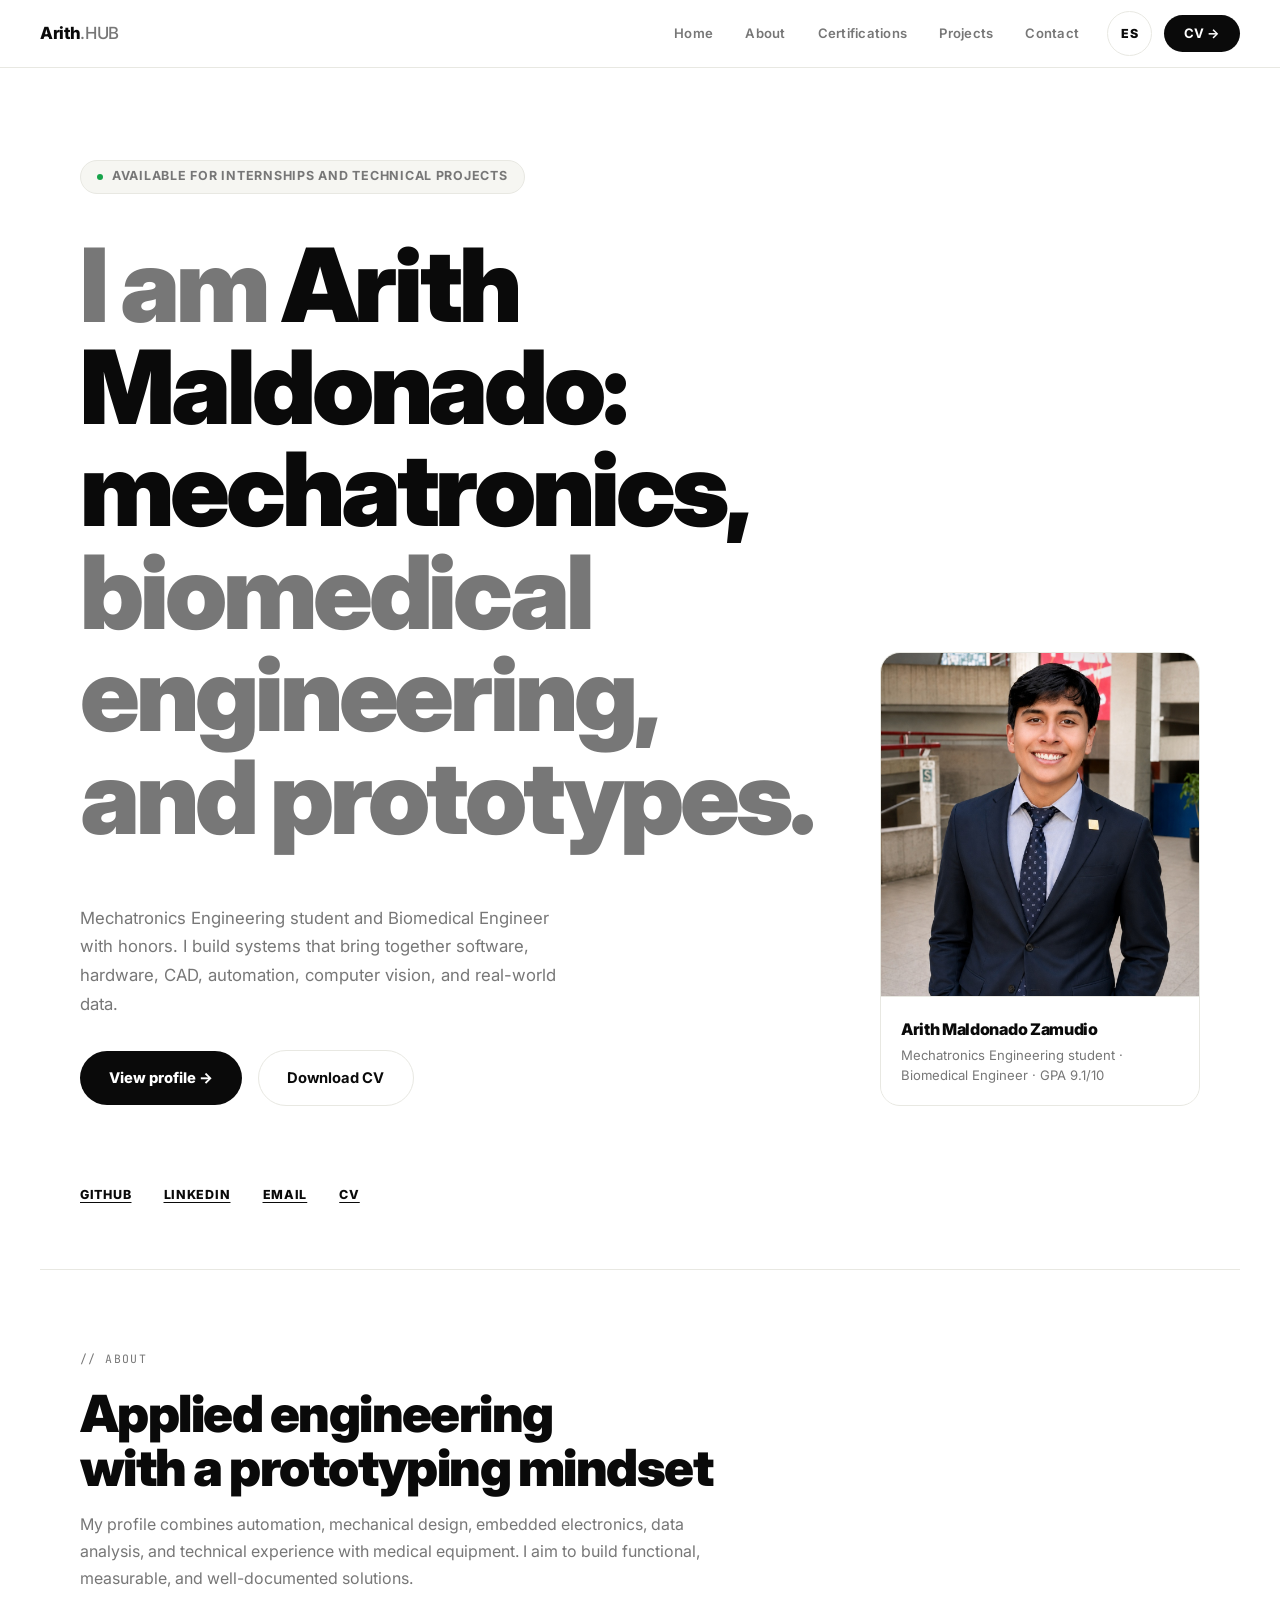
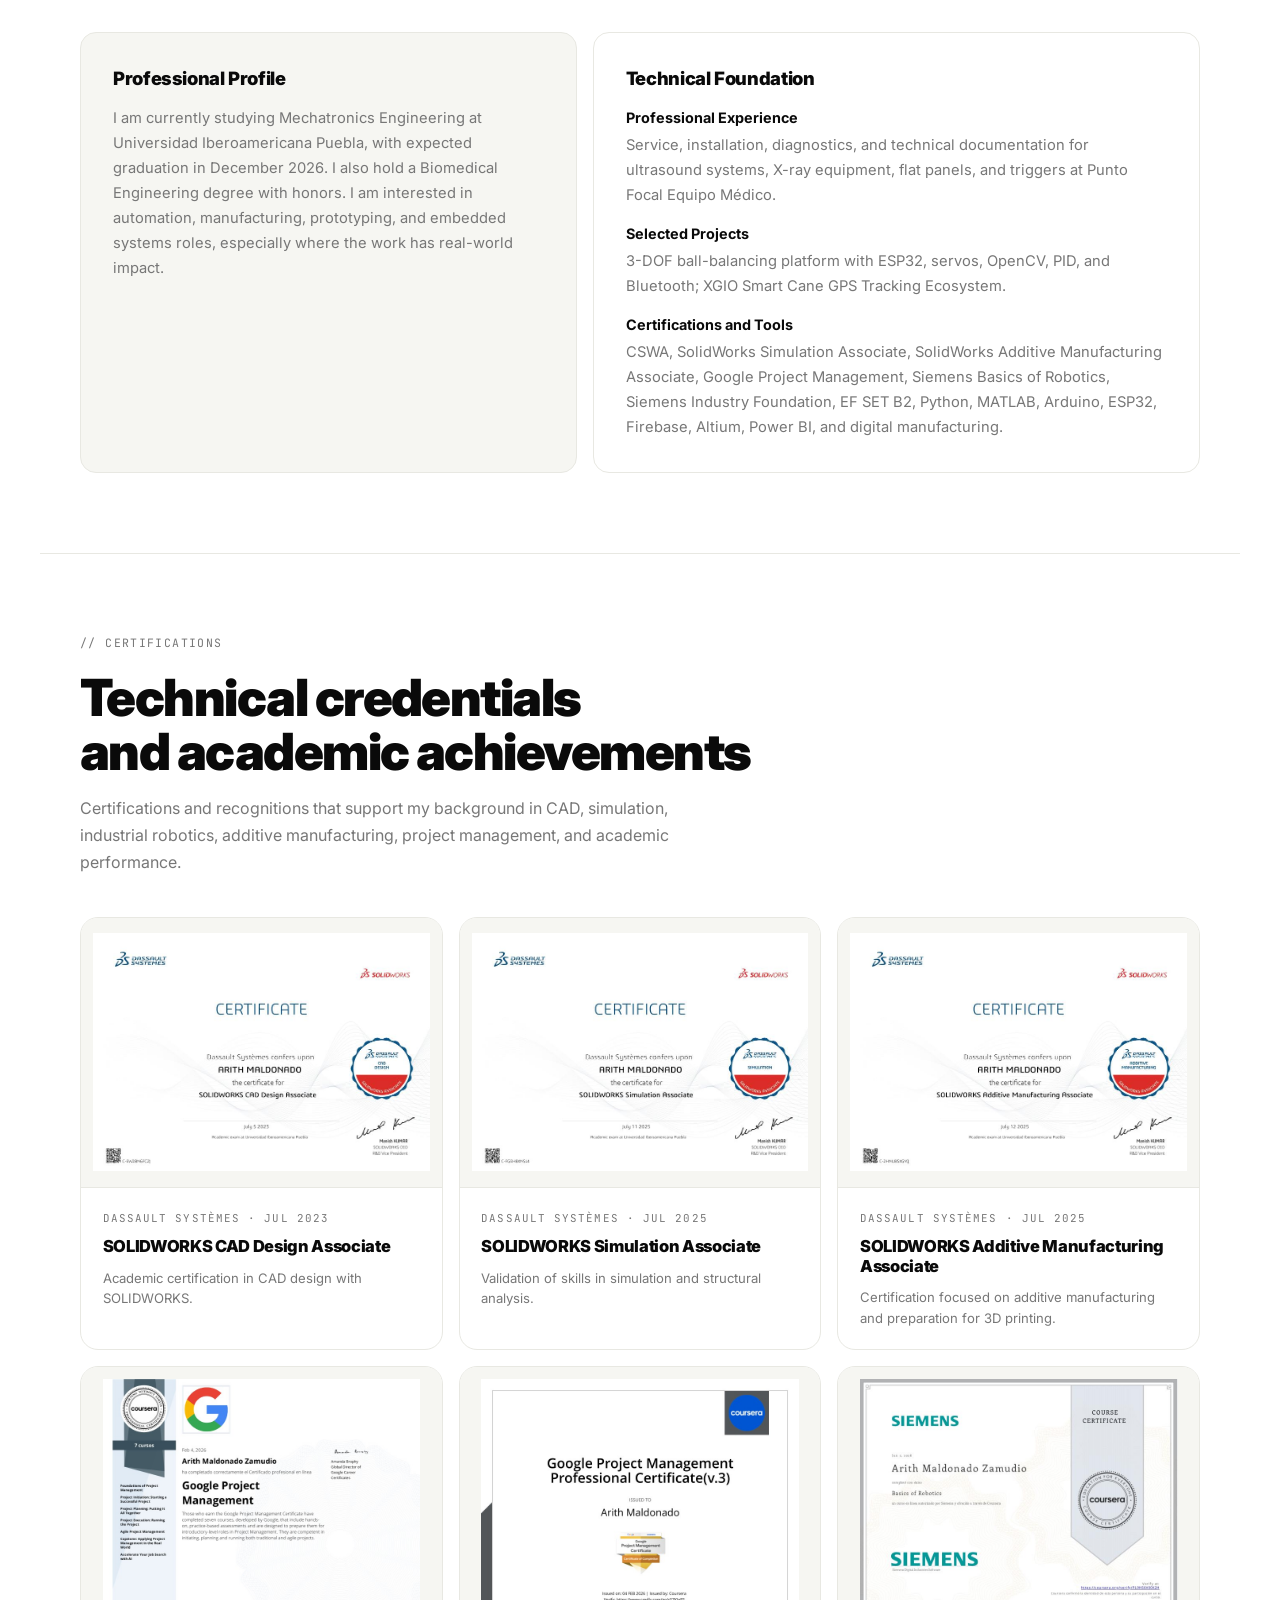
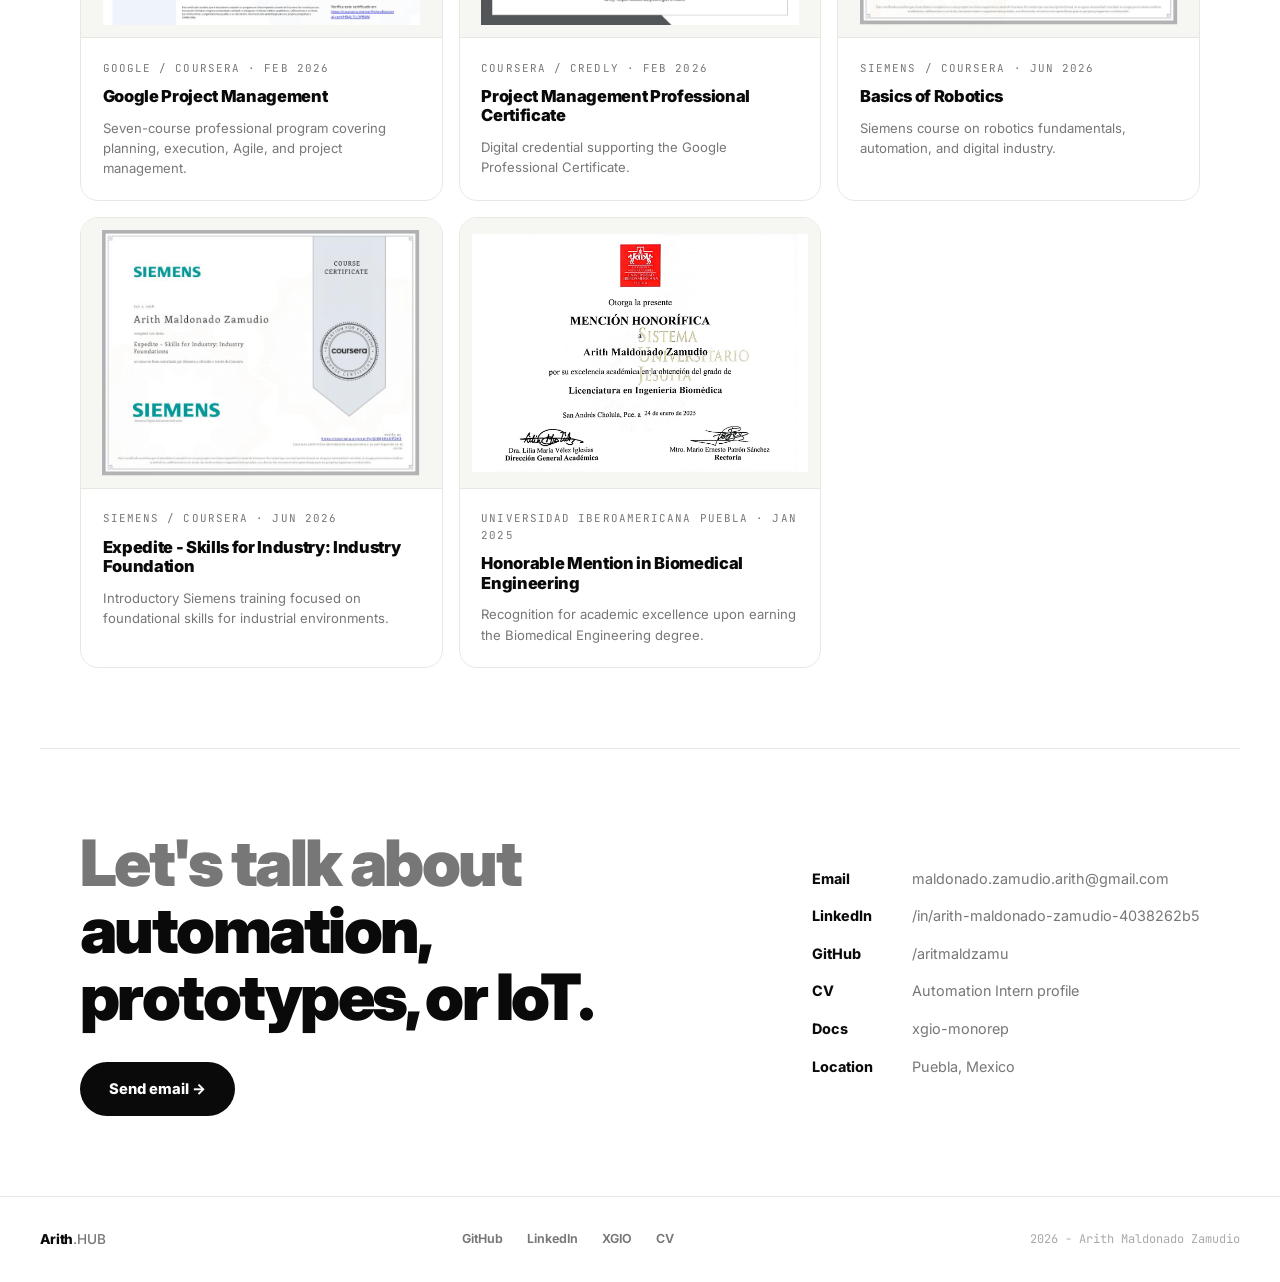
==== commit b7ad31d7: "Add Siemens certifications" ====
--- a/index.html
+++ b/index.html
@@ -374,14 +374,14 @@
     aspect-ratio: 16 / 10;
     background: var(--black);
     border-bottom: 1px solid var(--border);
-    display: flex;
-    align-items: center;
-    justify-content: center;
-    padding: 1rem;
+    position: relative;
   }
   .catalog-thumb img {
-    width: 100%;
-    height: 100%;
+    position: absolute;
+    top: 1rem;
+    left: 1rem;
+    width: calc(100% - 2rem);
+    height: calc(100% - 2rem);
     object-fit: contain;
   }
   .catalog-body {
@@ -438,14 +438,14 @@
     aspect-ratio: 4 / 3;
     background: var(--gray-bg);
     border-bottom: 1px solid var(--border);
-    padding: 0.75rem;
-    display: flex;
-    align-items: center;
-    justify-content: center;
+    position: relative;
   }
   .cert-thumb img {
-    width: 100%;
-    height: 100%;
+    position: absolute;
+    top: 0.75rem;
+    left: 0.75rem;
+    width: calc(100% - 1.5rem);
+    height: calc(100% - 1.5rem);
     object-fit: contain;
   }
   .cert-body {
@@ -846,7 +846,7 @@
       <a href="#contacto">Contacto</a>
     </div>
     <button type="button" class="lang-toggle" id="languageToggle" aria-label="Cambiar idioma">ES</button>
-    <a href="assets/docs/CV_Arith_Maldonado_Zamudio_Automation_Intern_EN.pdf" target="_blank" rel="noopener" class="btn-nav">CV -&gt;</a>
+    <a href="assets/docs/CV_Arith_Maldonado_Zamudio.pdf" target="_blank" rel="noopener" class="btn-nav cv-download-link">CV -&gt;</a>
   </div>
 </nav>
 
@@ -868,7 +868,7 @@
           </p>
           <div class="hero-ctas">
             <a href="#sobre-mi" class="btn-primary">Conocer perfil -&gt;</a>
-            <a href="assets/docs/CV_Arith_Maldonado_Zamudio_Automation_Intern_EN.pdf" target="_blank" rel="noopener" class="btn-outline">Descargar CV</a>
+            <a href="assets/docs/CV_Arith_Maldonado_Zamudio.pdf" target="_blank" rel="noopener" class="btn-outline cv-download-link">Descargar CV</a>
           </div>
         </div>
       </div>
@@ -886,7 +886,7 @@
     <a href="https://github.com/aritmaldzamu" target="_blank" rel="noopener">GitHub</a>
     <a href="https://www.linkedin.com/in/arith-maldonado-zamudio-4038262b5" target="_blank" rel="noopener">LinkedIn</a>
     <a href="mailto:maldonado.zamudio.arith@gmail.com">Email</a>
-    <a href="assets/docs/CV_Arith_Maldonado_Zamudio_Automation_Intern_EN.pdf" target="_blank" rel="noopener">CV</a>
+    <a href="assets/docs/CV_Arith_Maldonado_Zamudio.pdf" target="_blank" rel="noopener" class="cv-download-link">CV</a>
   </div>
 
   <section id="sobre-mi" class="section-wrap">
@@ -908,7 +908,7 @@
         <ul class="about-list">
           <li><strong>Experiencia profesional</strong> Servicio, instalacion, diagnostico y documentacion tecnica de ultrasonidos, rayos X, paneles planos y triggers en Punto Focal Equipo Medico.</li>
           <li><strong>Proyectos seleccionados</strong> Plataforma 3-DOF Ball-Balancing con ESP32, servos, OpenCV, PID y Bluetooth; XGIO Smart Cane GPS Tracking Ecosystem.</li>
-          <li><strong>Certificaciones y herramientas</strong> CSWA, SolidWorks Simulation Associate, SolidWorks Additive Manufacturing Associate, Google Project Management, EF SET B2, Python, MATLAB, Arduino, ESP32, Firebase, Altium, Power BI y manufactura digital.</li>
+          <li><strong>Certificaciones y herramientas</strong> CSWA, SolidWorks Simulation Associate, SolidWorks Additive Manufacturing Associate, Google Project Management, Siemens Basics of Robotics, Siemens Industry Foundation, EF SET B2, Python, MATLAB, Arduino, ESP32, Firebase, Altium, Power BI y manufactura digital.</li>
         </ul>
       </div>
     </div>
@@ -918,7 +918,7 @@
     <div class="section-tag">// Certificaciones</div>
     <h2 class="section-title">Credenciales tecnicas<br>y logros academicos</h2>
     <p class="section-sub">
-      Certificaciones y reconocimientos que respaldan mi base en CAD, simulacion, manufactura aditiva, gestion de proyectos y desempeno academico.
+      Certificaciones y reconocimientos que respaldan mi base en CAD, simulacion, robotica industrial, manufactura aditiva, gestion de proyectos y desempeno academico.
     </p>
 
     <div class="cert-grid" aria-label="Certificaciones de Arith Maldonado Zamudio">
@@ -974,6 +974,28 @@
           <div class="cert-meta">Coursera / Credly · Feb 2026</div>
           <h3 class="cert-title">Project Management Professional Certificate</h3>
           <p class="cert-desc">Credencial digital complementaria del certificado profesional de Google.</p>
+        </div>
+      </a>
+
+      <a class="cert-card" href="assets/certificaciones/siemens-basics-of-robotics-coursera.jpg" target="_blank" rel="noopener">
+        <div class="cert-thumb">
+          <img src="assets/certificaciones/siemens-basics-of-robotics-coursera.jpg" alt="Certificado Siemens Basics of Robotics en Coursera">
+        </div>
+        <div class="cert-body">
+          <div class="cert-meta">Siemens / Coursera &middot; Jun 2026</div>
+          <h3 class="cert-title">Basics of Robotics</h3>
+          <p class="cert-desc">Curso de Siemens sobre fundamentos de robotica, automatizacion e industria digital.</p>
+        </div>
+      </a>
+
+      <a class="cert-card" href="assets/certificaciones/siemens-industry-foundation-coursera.jpg" target="_blank" rel="noopener">
+        <div class="cert-thumb">
+          <img src="assets/certificaciones/siemens-industry-foundation-coursera.jpg" alt="Certificado Siemens Expedite Skills for Industry Industry Foundation en Coursera">
+        </div>
+        <div class="cert-body">
+          <div class="cert-meta">Siemens / Coursera &middot; Jun 2026</div>
+          <h3 class="cert-title">Expedite - Skills for Industry: Industry Foundation</h3>
+          <p class="cert-desc">Formacion introductoria de Siemens enfocada en competencias base para entornos industriales.</p>
         </div>
       </a>
 
@@ -1001,6 +1023,72 @@
     </p>
 
     <div class="catalog-grid" aria-label="Catalogo de proyectos de Arith">
+      <a class="catalog-card" href="#prosthesis">
+        <div class="catalog-thumb">
+          <img src="assets/prosthesis/prosthesis-overview-collage.jpg" alt="Collage tecnico del sistema de sujecion para protesis transradial">
+        </div>
+        <div class="catalog-body">
+          <div class="catalog-meta">
+            <span class="catalog-kicker">Biomecanica / FEA / ISPO 2025</span>
+            <span class="card-arrow">-&gt;</span>
+          </div>
+          <h3 class="catalog-title">Transradial Prosthesis Tool Holder</h3>
+          <p class="catalog-desc">
+            Rediseno y validacion de un sistema de sujecion de herramientas odontologicas para una protesis transradial.
+          </p>
+          <div class="card-tags">
+            <span class="tag">SolidWorks</span>
+            <span class="tag">Simulation</span>
+            <span class="tag">PETG</span>
+            <span class="tag">ISPO</span>
+          </div>
+        </div>
+      </a>
+
+      <a class="catalog-card" href="#3dof">
+        <div class="catalog-thumb">
+          <img src="assets/3dof/solidworks-03.png" alt="Vista CAD de la plataforma 3DOF para balanceo de pelota">
+        </div>
+        <div class="catalog-body">
+          <div class="catalog-meta">
+            <span class="catalog-kicker">Vision &middot; ESP32 &middot; PID/PD</span>
+            <span class="card-arrow">-&gt;</span>
+          </div>
+          <h3 class="catalog-title">3DOF Ball Balancing Platform</h3>
+          <p class="catalog-desc">
+            Plataforma con tres brazos que centra una pelota usando OpenCV, Bluetooth, ESP32 y control realimentado.
+          </p>
+          <div class="card-tags">
+            <span class="tag">OpenCV</span>
+            <span class="tag">ESP32</span>
+            <span class="tag">Bluetooth</span>
+            <span class="tag">SolidWorks</span>
+          </div>
+        </div>
+      </a>
+
+      <a class="catalog-card" href="#ball-beam">
+        <div class="catalog-thumb">
+          <img src="assets/ball-beam/ball-beam-cad-wide.png" alt="Vista isometrica final del prototipo Ball and Beam">
+        </div>
+        <div class="catalog-body">
+          <div class="catalog-meta">
+            <span class="catalog-kicker">Control discreto · PID · Prototipo</span>
+            <span class="card-arrow">-&gt;</span>
+          </div>
+          <h3 class="catalog-title">Ball &amp; Beam Discrete Control Prototype</h3>
+          <p class="catalog-desc">
+            Plataforma inestable para validar PID discreto, filtros digitales y actuacion con NEMA 17, driver DRV8825 y sensor de posicion.
+          </p>
+          <div class="card-tags">
+            <span class="tag">Arduino</span>
+            <span class="tag">PID</span>
+            <span class="tag">ZOH</span>
+            <span class="tag">Expo Ibero</span>
+          </div>
+        </div>
+      </a>
+
       <a class="catalog-card" href="#xgio">
         <div class="catalog-thumb">
           <img src="assets/xgio/baston_diseno_completo.png" alt="Vista CAD del proyecto XGIO">
@@ -1023,50 +1111,6 @@
         </div>
       </a>
 
-      <a class="catalog-card" href="#ball-beam">
-        <div class="catalog-thumb">
-          <img src="assets/ball-beam/ball-beam-cad-wide.png" alt="Vista isometrica final del prototipo Ball and Beam">
-        </div>
-        <div class="catalog-body">
-          <div class="catalog-meta">
-            <span class="catalog-kicker">Control discreto · PID · Prototipo</span>
-            <span class="card-arrow">-&gt;</span>
-          </div>
-          <h3 class="catalog-title">Ball &amp; Beam Discrete Control Prototype</h3>
-          <p class="catalog-desc">
-            Plataforma inestable para validar PID discreto, filtros digitales y actuacion con NEMA 17, driver DRV8825 y sensor de posicion.
-          </p>
-          <div class="card-tags">
-            <span class="tag">Arduino</span>
-            <span class="tag">PID</span>
-            <span class="tag">ZOH</span>
-            <span class="tag">Expo Ibero</span>
-          </div>
-        </div>
-      </a>
-
-      <a class="catalog-card" href="#3dof">
-        <div class="catalog-thumb">
-          <img src="assets/3dof/solidworks-03.png" alt="Vista CAD de la plataforma 3DOF para balanceo de pelota">
-        </div>
-        <div class="catalog-body">
-          <div class="catalog-meta">
-            <span class="catalog-kicker">Vision &middot; ESP32 &middot; PID/PD</span>
-            <span class="card-arrow">-&gt;</span>
-          </div>
-          <h3 class="catalog-title">3DOF Ball Balancing Platform</h3>
-          <p class="catalog-desc">
-            Plataforma con tres brazos que centra una pelota usando OpenCV, Bluetooth, ESP32 y control realimentado.
-          </p>
-          <div class="card-tags">
-            <span class="tag">OpenCV</span>
-            <span class="tag">ESP32</span>
-            <span class="tag">Bluetooth</span>
-            <span class="tag">SolidWorks</span>
-          </div>
-        </div>
-      </a>
-
       <a class="catalog-card" href="#somnus">
         <div class="catalog-thumb">
           <img src="assets/somnus/somnus-landing-preview.png" alt="Landing visual del proyecto Somnus Sleep Monitor">
@@ -1089,31 +1133,9 @@
         </div>
       </a>
 
-      <a class="catalog-card" href="#prosthesis">
-        <div class="catalog-thumb">
-          <img src="assets/prosthesis/prosthesis-overview-collage.jpg" alt="Collage tecnico del sistema de sujecion para protesis transradial">
-        </div>
-        <div class="catalog-body">
-          <div class="catalog-meta">
-            <span class="catalog-kicker">Biomecanica / FEA / ISPO 2025</span>
-            <span class="card-arrow">-&gt;</span>
-          </div>
-          <h3 class="catalog-title">Transradial Prosthesis Tool Holder</h3>
-          <p class="catalog-desc">
-            Rediseno y validacion de un sistema de sujecion de herramientas odontologicas para una protesis transradial.
-          </p>
-          <div class="card-tags">
-            <span class="tag">SolidWorks</span>
-            <span class="tag">Simulation</span>
-            <span class="tag">PETG</span>
-            <span class="tag">ISPO</span>
-          </div>
-        </div>
-      </a>
-
       <a class="catalog-card" href="#globo">
         <div class="catalog-thumb">
-          <img src="assets/globo/WhatsApp Image 2026-05-27 at 8.05.03 PM (2).jpeg" alt="Prototipo fisico del globo aerostatico cortado en laser">
+          <img src="assets/globo/Screenshot 2026-05-27 202156.png" alt="Vista isometrica CAD del globo aerostatico en SolidWorks">
         </div>
         <div class="catalog-body">
           <div class="catalog-meta">
@@ -1136,7 +1158,7 @@
   </section>
 
   <section id="xgio" class="section-wrap project-view project-detail" data-project="xgio">
-    <div class="section-tag">// Proyecto 01</div>
+    <div class="section-tag">// Proyecto 04</div>
     <h2 class="section-title">XGIO: Sistema de Rastreo GPS<br>para Baston Inteligente</h2>
     <p class="section-sub">
       Primer proyecto publicado en este portafolio. XGIO muestra mi forma de trabajar: integrar app movil, dashboard web, backend geoespacial, firmware, CAD, prototipo fisico y documentacion tecnica en un solo ecosistema funcional.
@@ -1428,7 +1450,7 @@
   </section>
 
   <section id="ball-beam" class="section-wrap project-view project-detail" data-project="ball-beam">
-    <div class="section-tag">// Proyecto 02</div>
+    <div class="section-tag">// Proyecto 03</div>
     <h2 class="section-title">Ball &amp; Beam: Control Discreto<br>para sistema inestable</h2>
     <p class="section-sub">
       Prototipo mecatronico presentado en Expo Ibero Primavera 2026. El proyecto se centro en modelar, discretizar e implementar un controlador PID digital para estabilizar la posicion de una esfera sobre una barra actuada por motor paso a paso.
@@ -1668,7 +1690,7 @@
   </section>
 
   <section id="3dof" class="section-wrap project-view project-detail" data-project="3dof">
-    <div class="section-tag">// Proyecto 03</div>
+    <div class="section-tag">// Proyecto 02</div>
     <h2 class="section-title">Plataforma 3DOF:<br>balanceo de pelota con vision</h2>
     <p class="section-sub">
       Plataforma robotica de tres grados de libertad accionada por tres brazos. El sistema detecta la pelota con una camara, calcula el error respecto al centro y envia comandos por Bluetooth a un ESP32 para ajustar tres servos en tiempo real.
@@ -1901,7 +1923,7 @@
   </section>
 
   <section id="somnus" class="section-wrap project-view project-detail" data-project="somnus">
-    <div class="section-tag">// Proyecto 04</div>
+    <div class="section-tag">// Proyecto 05</div>
     <h2 class="section-title">Somnus Sleep Monitor:<br>habitacion inteligente IoT</h2>
     <p class="section-sub">
       Prototipo funcional para monitoreo y control de un ambiente de descanso. Integra Raspberry Pi 5, sensores fisicos, actuadores, vision por camara, dashboard local, Firebase Firestore y una app de usuario construida en FlutterFlow.
@@ -2157,7 +2179,7 @@
   </section>
 
   <section id="prosthesis" class="section-wrap project-view project-detail" data-project="prosthesis">
-    <div class="section-tag">// Proyecto 05</div>
+    <div class="section-tag">// Proyecto 01</div>
     <h2 class="section-title">Tool holder para<br>protesis transradial</h2>
     <p class="section-sub">
       Rediseno y validacion de un sistema de sujecion de herramientas para una protesis transradial usada por un estudiante de estomatologia. El proyecto combina diseno mecanico, seleccion de materiales, simulacion por elemento finito y evaluacion de satisfaccion del usuario; fue presentado en el contexto del ISPO 20th World Congress 2025 en Stockholm, Sweden.
@@ -2678,7 +2700,7 @@
       <a href="https://github.com/aritmaldzamu" class="contact-item" target="_blank" rel="noopener">
         <strong>GitHub</strong> /aritmaldzamu
       </a>
-      <a href="assets/docs/CV_Arith_Maldonado_Zamudio_Automation_Intern_EN.pdf" class="contact-item" target="_blank" rel="noopener">
+      <a href="assets/docs/CV_Arith_Maldonado_Zamudio.pdf" class="contact-item cv-download-link" target="_blank" rel="noopener">
         <strong>CV</strong> Automation Intern profile
       </a>
       <a href="https://aritmaldzamu.github.io/xgio-monorep/" class="contact-item" target="_blank" rel="noopener">
@@ -2697,7 +2719,7 @@
     <a href="https://github.com/aritmaldzamu" target="_blank" rel="noopener">GitHub</a>
     <a href="https://www.linkedin.com/in/arith-maldonado-zamudio-4038262b5" target="_blank" rel="noopener">LinkedIn</a>
     <a href="https://github.com/aritmaldzamu/xgio-monorep" target="_blank" rel="noopener">XGIO</a>
-    <a href="assets/docs/CV_Arith_Maldonado_Zamudio_Automation_Intern_EN.pdf" target="_blank" rel="noopener">CV</a>
+    <a href="assets/docs/CV_Arith_Maldonado_Zamudio.pdf" target="_blank" rel="noopener" class="cv-download-link">CV</a>
   </div>
   <div class="footer-copy">2026 - Arith Maldonado Zamudio</div>
 </footer>
@@ -2729,16 +2751,18 @@
       'Proyectos seleccionados': 'Selected Projects',
       'Plataforma 3-DOF Ball-Balancing con ESP32, servos, OpenCV, PID y Bluetooth; XGIO Smart Cane GPS Tracking Ecosystem.': '3-DOF ball-balancing platform with ESP32, servos, OpenCV, PID, and Bluetooth; XGIO Smart Cane GPS Tracking Ecosystem.',
       'Certificaciones y herramientas': 'Certifications and Tools',
-      'CSWA, SolidWorks Simulation Associate, SolidWorks Additive Manufacturing Associate, Google Project Management, EF SET B2, Python, MATLAB, Arduino, ESP32, Firebase, Altium, Power BI y manufactura digital.': 'CSWA, SolidWorks Simulation Associate, SolidWorks Additive Manufacturing Associate, Google Project Management, EF SET B2, Python, MATLAB, Arduino, ESP32, Firebase, Altium, Power BI, and digital manufacturing.',
+      'CSWA, SolidWorks Simulation Associate, SolidWorks Additive Manufacturing Associate, Google Project Management, Siemens Basics of Robotics, Siemens Industry Foundation, EF SET B2, Python, MATLAB, Arduino, ESP32, Firebase, Altium, Power BI y manufactura digital.': 'CSWA, SolidWorks Simulation Associate, SolidWorks Additive Manufacturing Associate, Google Project Management, Siemens Basics of Robotics, Siemens Industry Foundation, EF SET B2, Python, MATLAB, Arduino, ESP32, Firebase, Altium, Power BI, and digital manufacturing.',
       '// Certificaciones': '// Certifications',
       'Credenciales tecnicas': 'Technical credentials',
       'y logros academicos': 'and academic achievements',
-      'Certificaciones y reconocimientos que respaldan mi base en CAD, simulacion, manufactura aditiva, gestion de proyectos y desempeno academico.': 'Certifications and recognitions that support my background in CAD, simulation, additive manufacturing, project management, and academic performance.',
+      'Certificaciones y reconocimientos que respaldan mi base en CAD, simulacion, robotica industrial, manufactura aditiva, gestion de proyectos y desempeno academico.': 'Certifications and recognitions that support my background in CAD, simulation, industrial robotics, additive manufacturing, project management, and academic performance.',
       'Certificacion academica en diseno CAD con SOLIDWORKS.': 'Academic certification in CAD design with SOLIDWORKS.',
       'Validacion de competencias en simulacion y analisis estructural.': 'Validation of skills in simulation and structural analysis.',
       'Certificacion enfocada en manufactura aditiva y preparacion para impresion 3D.': 'Certification focused on additive manufacturing and preparation for 3D printing.',
       'Programa profesional de siete cursos sobre planeacion, ejecucion, agile y gestion de proyectos.': 'Seven-course professional program covering planning, execution, Agile, and project management.',
       'Credencial digital complementaria del certificado profesional de Google.': 'Digital credential supporting the Google Professional Certificate.',
+      'Curso de Siemens sobre fundamentos de robotica, automatizacion e industria digital.': 'Siemens course on robotics fundamentals, automation, and digital industry.',
+      'Formacion introductoria de Siemens enfocada en competencias base para entornos industriales.': 'Introductory Siemens training focused on foundational skills for industrial environments.',
       'Universidad Iberoamericana Puebla · Ene 2025': 'Universidad Iberoamericana Puebla · Jan 2025',
       'Mencion Honorifica en Ingenieria Biomedica': 'Honorable Mention in Biomedical Engineering',
       'Reconocimiento por excelencia academica al obtener el grado de Licenciatura en Ingenieria Biomedica.': 'Recognition for academic excellence upon earning the Biomedical Engineering degree.',
@@ -3467,6 +3491,11 @@
       toggle.setAttribute('aria-label', language === 'en' ? 'Cambiar a espanol' : 'Switch to English');
       toggle.setAttribute('title', language === 'en' ? 'Cambiar a espanol' : 'Switch to English');
     }
+
+    const cvPath = language === 'en' ? 'assets/docs/Resume_Arith_Maldonado_Zamudio.pdf' : 'assets/docs/CV_Arith_Maldonado_Zamudio.pdf';
+    document.querySelectorAll('.cv-download-link').forEach(el => {
+      el.href = cvPath;
+    });
   }
 
   document.addEventListener('DOMContentLoaded', () => {
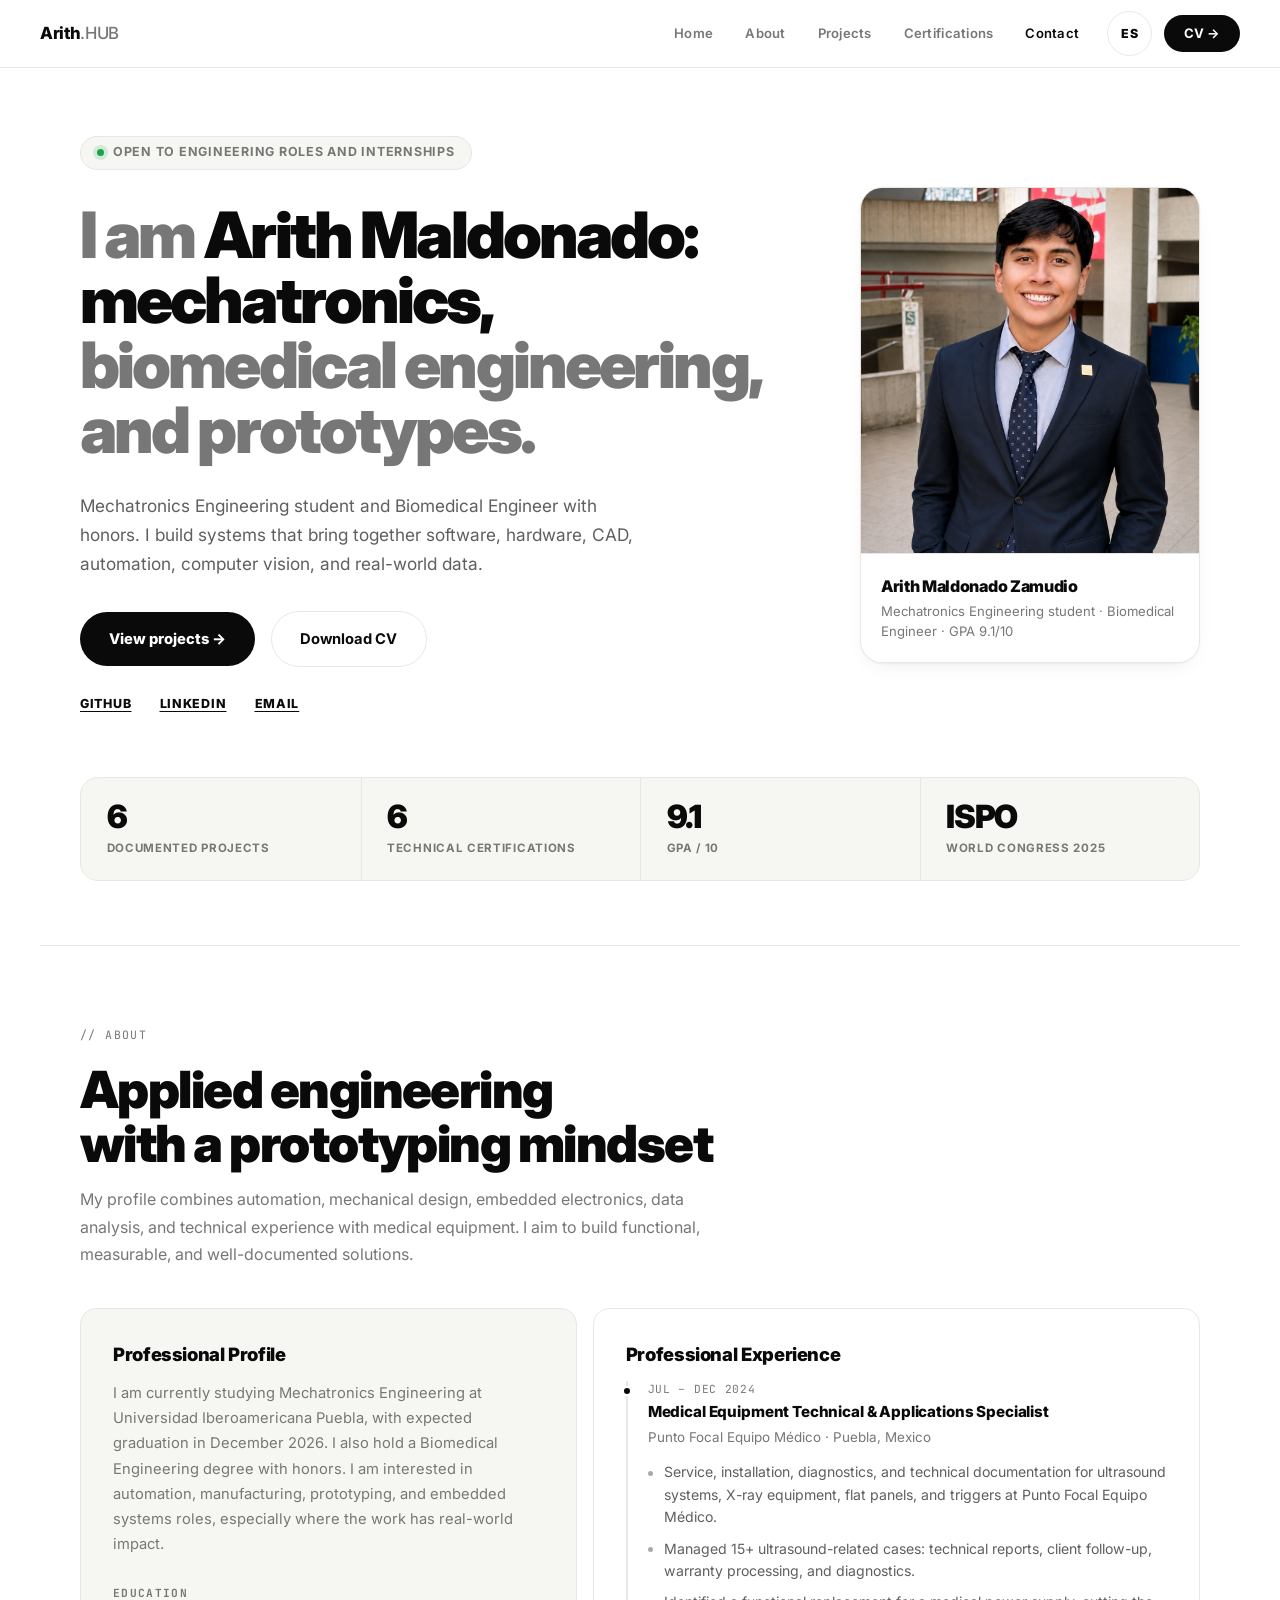
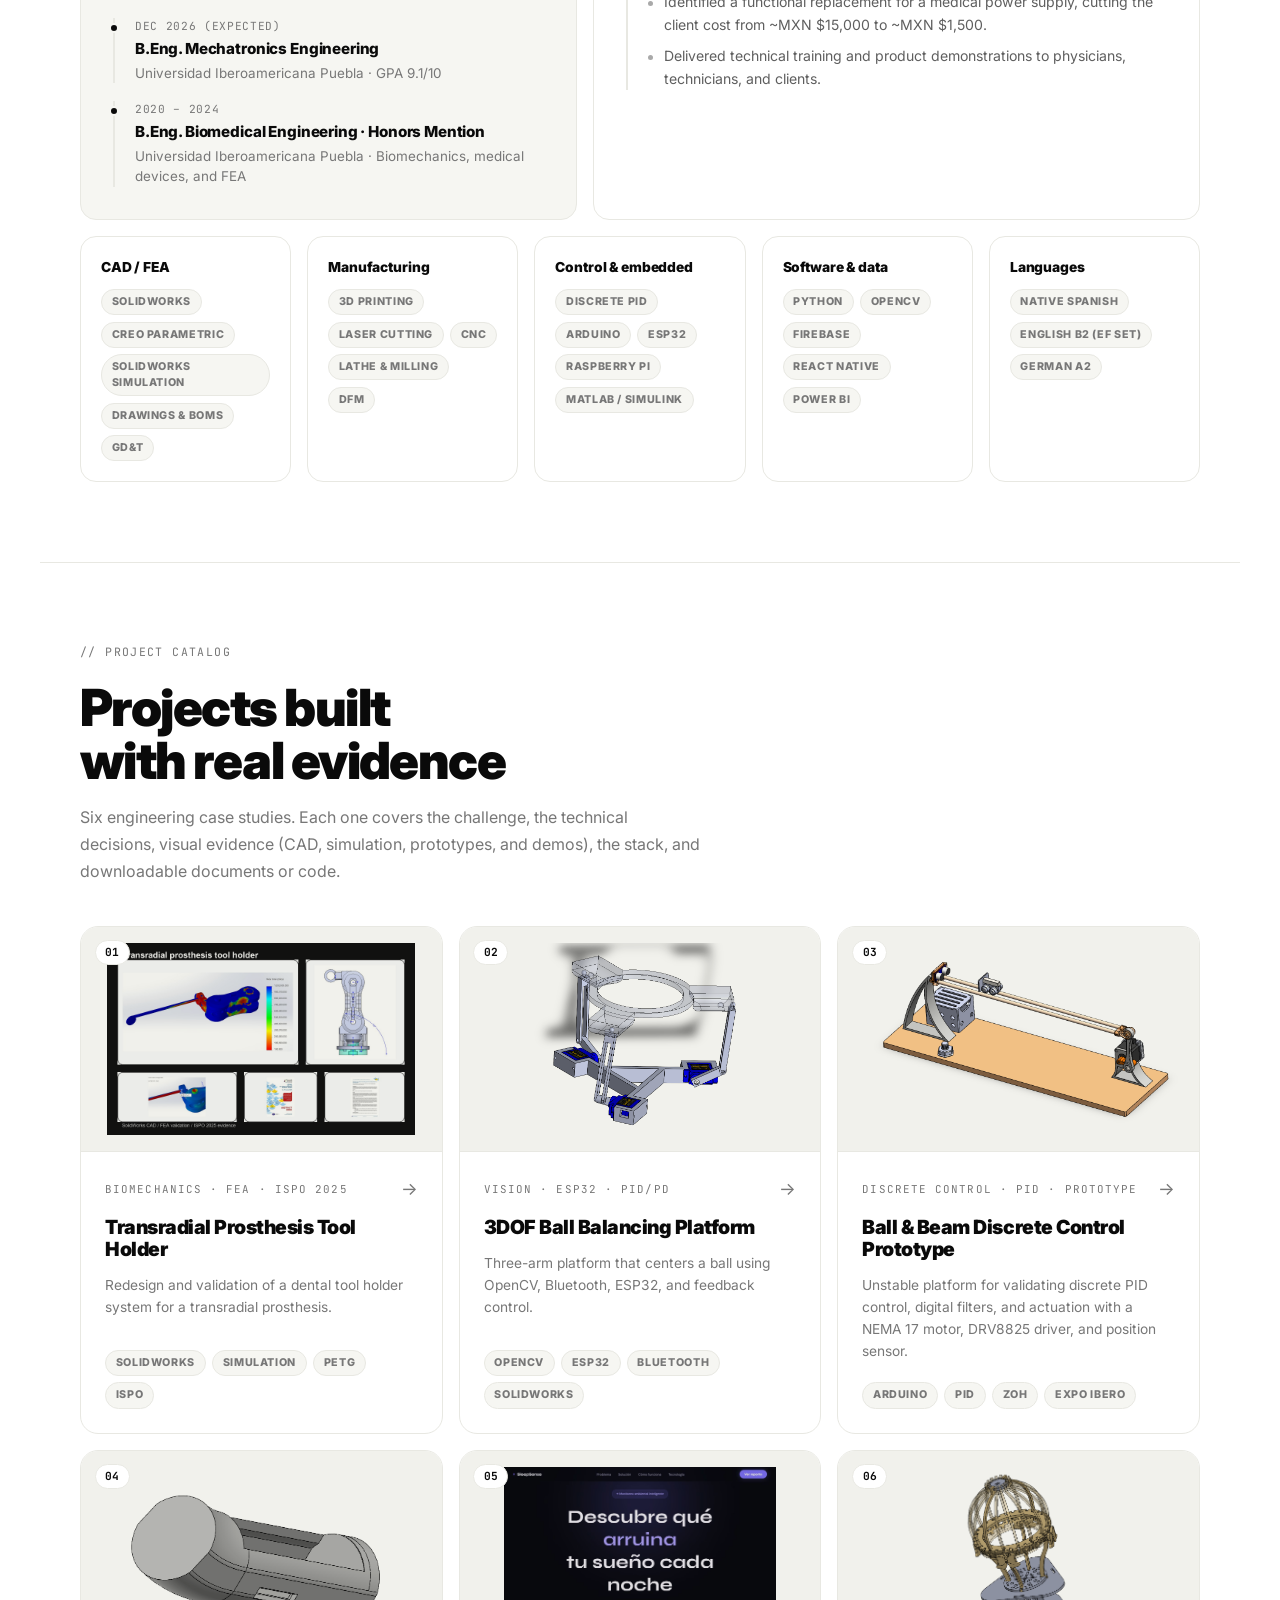
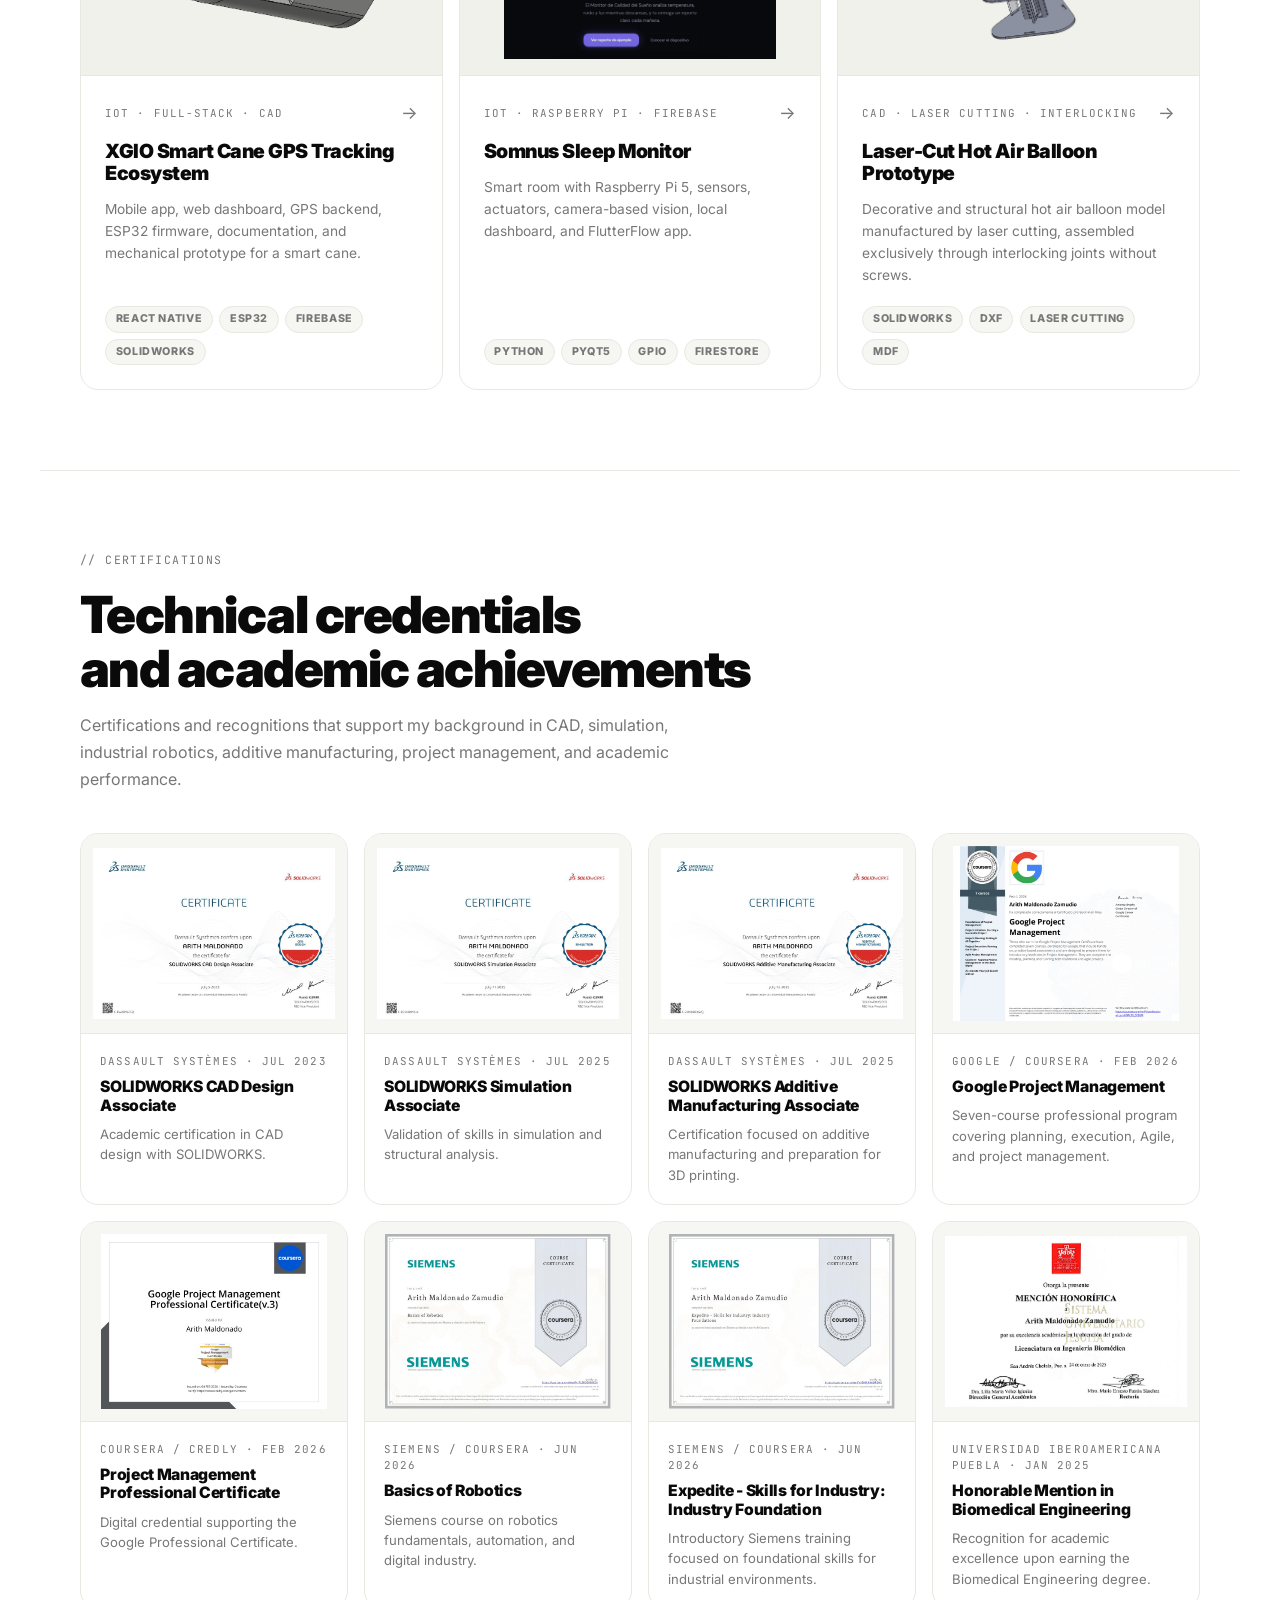
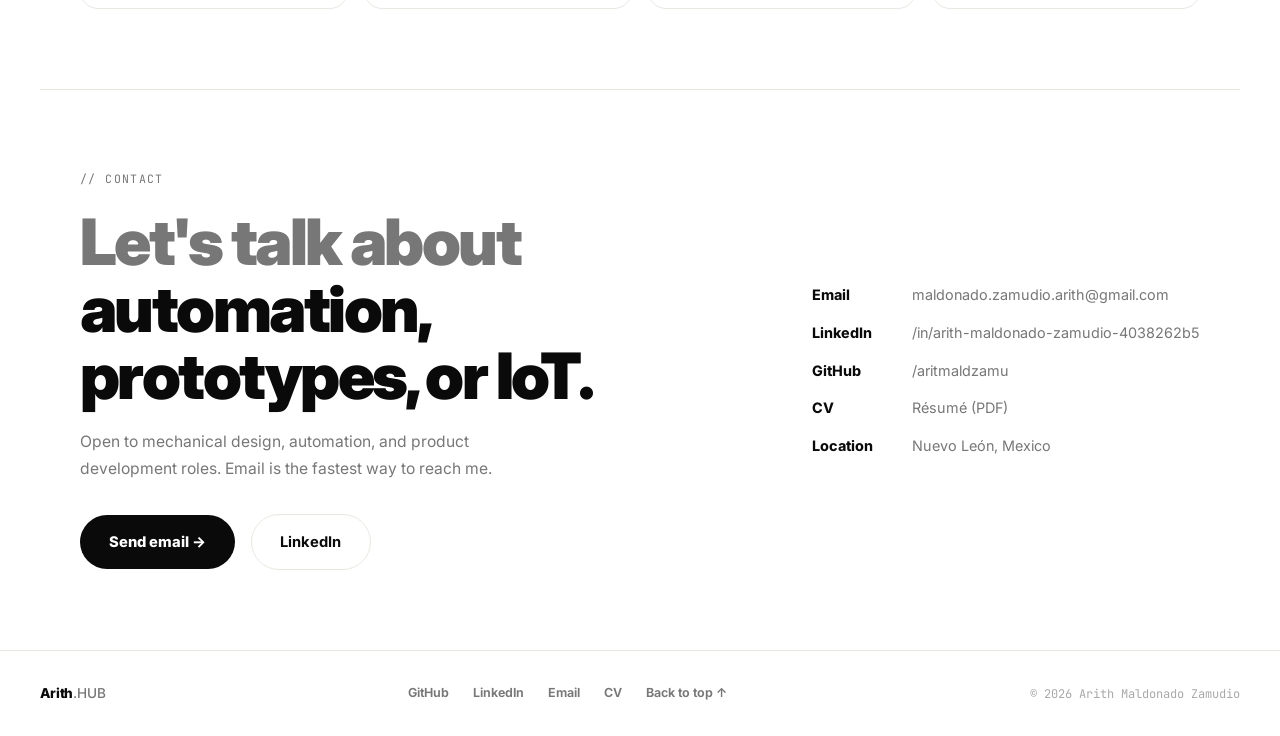
==== commit 0d3bfaec: "Polish portfolio layout, navigation and content structure - Show the project catalog on the home pag" ====
--- a/index.html
+++ b/index.html
@@ -4,6 +4,18 @@
 <meta charset="UTF-8">
 <meta name="viewport" content="width=device-width, initial-scale=1.0">
 <title>Arith Maldonado Zamudio - Portfolio</title>
+<meta name="description" content="Portfolio of Arith Maldonado Zamudio: Mechatronics Engineering student and Biomedical Engineer (Honors). Mechanical design, CAD/FEA, control systems, embedded prototypes, computer vision and IoT.">
+<meta name="author" content="Arith Maldonado Zamudio">
+<meta name="theme-color" content="#0a0a0a">
+<meta property="og:type" content="website">
+<meta property="og:title" content="Arith Maldonado Zamudio - Engineering Portfolio">
+<meta property="og:description" content="Mechanical design, CAD/FEA, control systems, embedded prototypes and IoT: six documented engineering projects.">
+<meta property="og:url" content="https://aritmaldzamu.github.io/portfolio-ingenieria-mecanica/">
+<meta property="og:image" content="https://aritmaldzamu.github.io/portfolio-ingenieria-mecanica/assets/profile/arith-maldonado.jpg">
+<meta name="twitter:card" content="summary">
+<link rel="icon" href="data:image/svg+xml,%3Csvg xmlns='http://www.w3.org/2000/svg' viewBox='0 0 64 64'%3E%3Crect width='64' height='64' rx='14' fill='%230a0a0a'/%3E%3Ctext x='50%25' y='54%25' dominant-baseline='middle' text-anchor='middle' font-family='Arial,sans-serif' font-weight='900' font-size='36' fill='%23fff'%3EA%3C/text%3E%3C/svg%3E">
+<link rel="preconnect" href="https://fonts.googleapis.com">
+<link rel="preconnect" href="https://fonts.gstatic.com" crossorigin>
 <link href="https://fonts.googleapis.com/css2?family=Inter:wght@400;500;600;700;800;900&family=JetBrains+Mono:wght@400;500;700&display=swap" rel="stylesheet">
 <style>
   *, *::before, *::after { box-sizing: border-box; margin: 0; padding: 0; }
@@ -20,7 +32,21 @@
     --blue: #2563eb;
     --green: #16a34a;
     --red: #dc2626;
-  }
+    --surface: #f1f1ec;
+    --radius: 18px;
+    --shadow: 0 1px 2px rgba(10,10,10,0.04), 0 8px 24px -12px rgba(10,10,10,0.12);
+    --shadow-hover: 0 2px 4px rgba(10,10,10,0.05), 0 18px 40px -16px rgba(10,10,10,0.22);
+  }
+  ::selection { background: var(--black); color: var(--white); }
+  :focus-visible { outline: 2px solid var(--blue); outline-offset: 3px; border-radius: 6px; }
+  .skip-link {
+    position: absolute; left: 1rem; top: -4rem; z-index: 300;
+    background: var(--black); color: var(--white);
+    padding: 0.7rem 1rem; border-radius: 10px;
+    font-size: 0.85rem; font-weight: 700; text-decoration: none;
+    transition: top .15s;
+  }
+  .skip-link:focus { top: 1rem; }
 
   body {
     font-family: 'Inter', sans-serif;
@@ -30,11 +56,8 @@
     overflow-x: hidden;
   }
 
-  body.projects-open .home-view,
   body.detail-open .home-view { display: none; }
-  body:not(.projects-open):not(.detail-open) .project-view { display: none; }
-  body.projects-open .project-detail,
-  body.detail-open #proyectos { display: none; }
+  body:not(.detail-open) .project-view { display: none; }
   body.detail-open .project-detail { display: none; }
   body.detail-open[data-project="xgio"] .project-detail[data-project="xgio"],
   body.detail-open[data-project="ball-beam"] .project-detail[data-project="ball-beam"],
@@ -42,7 +65,6 @@
   body.detail-open[data-project="somnus"] .project-detail[data-project="somnus"],
   body.detail-open[data-project="prosthesis"] .project-detail[data-project="prosthesis"],
   body.detail-open[data-project="globo"] .project-detail[data-project="globo"] { display: block; }
-  body.projects-open main,
   body.detail-open main { padding-top: 68px; }
 
   img { display: block; max-width: 100%; }
@@ -119,14 +141,14 @@
   .btn-outline:hover { border-color: var(--black); }
 
   .hero {
-    padding: 10rem 2.5rem 5rem;
+    padding: 8.5rem 2.5rem 4rem;
     max-width: 1200px; margin: 0 auto;
   }
   .hero-layout {
     display: grid;
-    grid-template-columns: minmax(0, 1fr) 320px;
-    gap: 3rem;
-    align-items: end;
+    grid-template-columns: minmax(0, 1fr) 340px;
+    gap: 4rem;
+    align-items: center;
   }
   .hero-eyebrow, .project-tag, .tag {
     display: inline-flex; align-items: center; gap: 0.55rem;
@@ -141,27 +163,30 @@
     background: var(--gray-bg);
     border: 1px solid var(--border);
     padding: 0.4rem 1rem;
-    margin-bottom: 2.5rem;
+    margin-bottom: 2rem;
   }
   .hero-eyebrow::before {
-    content: ''; width: 6px; height: 6px;
+    content: ''; width: 7px; height: 7px;
     border-radius: 50%; background: var(--green);
+    box-shadow: 0 0 0 4px rgba(22,163,74,0.16);
     flex-shrink: 0;
   }
   .hero h1 {
-    font-size: clamp(3.25rem, 8vw, 7.4rem);
+    font-size: clamp(2.5rem, 5vw, 4.5rem);
     font-weight: 900;
-    line-height: 1;
-    letter-spacing: -0.04em;
-    max-width: 980px;
+    line-height: 1.02;
+    letter-spacing: -0.045em;
+    max-width: 760px;
+    text-wrap: balance;
   }
   .hero h1 .muted { color: var(--gray); }
   .hero h1 .block { display: block; }
   .profile-card {
     border: 1px solid var(--border);
-    border-radius: 20px;
+    border-radius: 22px;
     background: var(--gray-bg);
     overflow: hidden;
+    box-shadow: var(--shadow);
   }
   .profile-card img {
     width: 100%;
@@ -191,15 +216,35 @@
     gap: 2rem; margin-top: 3.5rem;
   }
   .hero-desc {
-    font-size: 1.05rem; color: var(--gray);
-    max-width: 500px; line-height: 1.7;
+    font-size: 1.08rem; color: #5f5f5f;
+    max-width: 560px; line-height: 1.7;
+    margin-top: 1.75rem;
+  }
+  .hero-copy .hero-ctas { margin-top: 2rem; }
+  .hero-stats {
+    display: grid; grid-template-columns: repeat(4, 1fr);
+    margin-top: 4rem;
+    border: 1px solid var(--border);
+    border-radius: var(--radius);
+    background: var(--gray-bg);
+    overflow: hidden;
+  }
+  .hero-stat { padding: 1.4rem 1.6rem; }
+  .hero-stat + .hero-stat { border-left: 1px solid var(--border); }
+  .hero-stat dt {
+    font-size: 2rem; font-weight: 900;
+    letter-spacing: -0.04em; line-height: 1;
+  }
+  .hero-stat dd {
+    margin-top: 0.45rem;
+    font-size: 0.72rem; font-weight: 700; color: var(--gray);
+    letter-spacing: 0.06em; text-transform: uppercase;
   }
   .hero-ctas, .project-actions { display: flex; align-items: center; gap: 1rem; flex-wrap: wrap; }
 
   .social-bar {
-    max-width: 1200px; margin: 0 auto;
-    padding: 0 2.5rem 4rem;
-    display: flex; gap: 2rem; flex-wrap: wrap;
+    margin-top: 1.75rem;
+    display: flex; gap: 1.75rem; flex-wrap: wrap;
   }
   .social-bar a {
     font-size: 0.78rem; font-weight: 800;
@@ -313,9 +358,8 @@
     letter-spacing: 0.05em; text-transform: uppercase;
   }
   .project-featured-visual {
-    background: var(--black);
-    min-height: 430px;
-    height: 430px;
+    background: #e9e9e3;
+    min-height: 460px;
     padding: 1.2rem;
     position: relative; overflow: hidden;
     display: grid; align-content: stretch;
@@ -332,8 +376,10 @@
     width: 100%; height: 100%; object-fit: contain;
     min-width: 0; min-height: 0;
     border-radius: 14px;
-    border: 1px solid rgba(255,255,255,0.16);
-    background: #161616;
+    border: 1px solid var(--border);
+    background: var(--white);
+    padding: 0.5rem;
+    cursor: zoom-in;
   }
   .visual-stack {
     display: grid;
@@ -342,14 +388,11 @@
     min-width: 0;
     min-height: 0;
   }
-  .prosthesis-visual .visual-main,
-  .prosthesis-visual .visual-stack img {
-    background: #f8fafc;
-  }
+
 
   .catalog-grid {
     display: grid;
-    grid-template-columns: repeat(auto-fit, minmax(260px, 1fr));
+    grid-template-columns: repeat(3, 1fr);
     gap: 1rem;
     margin-top: 2.5rem;
   }
@@ -367,14 +410,16 @@
   }
   .catalog-card:hover {
     border-color: var(--black);
-    background: var(--gray-bg);
-    transform: translateY(-3px);
-  }
+    box-shadow: var(--shadow-hover);
+    transform: translateY(-4px);
+  }
+  .catalog-card:hover .card-arrow { color: var(--black); transform: translateX(3px); }
   .catalog-thumb {
     aspect-ratio: 16 / 10;
-    background: var(--black);
+    background: var(--surface);
     border-bottom: 1px solid var(--border);
     position: relative;
+    overflow: hidden;
   }
   .catalog-thumb img {
     position: absolute;
@@ -383,13 +428,27 @@
     width: calc(100% - 2rem);
     height: calc(100% - 2rem);
     object-fit: contain;
+    mix-blend-mode: multiply;
+    transition: transform .45s cubic-bezier(.2,.7,.2,1);
+  }
+  .catalog-card:hover .catalog-thumb img { transform: scale(1.04); }
+  .catalog-num {
+    position: absolute; top: 0.85rem; left: 0.85rem; z-index: 1;
+    font-family: 'JetBrains Mono', monospace;
+    font-size: 0.7rem; font-weight: 700;
+    background: var(--white); color: var(--black);
+    border: 1px solid var(--border);
+    border-radius: 999px;
+    padding: 0.2rem 0.6rem;
   }
   .catalog-body {
     padding: 1.5rem;
     display: flex;
     flex-direction: column;
-    gap: 1rem;
-  }
+    gap: 0.85rem;
+    flex: 1;
+  }
+  .catalog-body .card-tags { margin-top: auto; padding-top: 0.4rem; }
   .catalog-meta {
     display: flex;
     justify-content: space-between;
@@ -416,7 +475,7 @@
   }
   .cert-grid {
     display: grid;
-    grid-template-columns: repeat(3, 1fr);
+    grid-template-columns: repeat(4, 1fr);
     gap: 1rem;
     margin-top: 2.5rem;
   }
@@ -431,9 +490,10 @@
   }
   .cert-card:hover {
     border-color: var(--black);
-    background: var(--gray-bg);
+    box-shadow: var(--shadow-hover);
     transform: translateY(-3px);
   }
+  .cert-card { cursor: zoom-in; display: flex; flex-direction: column; }
   .cert-thumb {
     aspect-ratio: 4 / 3;
     background: var(--gray-bg);
@@ -449,9 +509,10 @@
     object-fit: contain;
   }
   .cert-body {
-    padding: 1.35rem;
+    padding: 1.2rem;
     display: grid;
-    gap: 0.7rem;
+    gap: 0.55rem;
+    align-content: start;
   }
   .cert-meta {
     font-family: 'JetBrains Mono', monospace;
@@ -461,7 +522,7 @@
     text-transform: uppercase;
   }
   .cert-title {
-    font-size: 1.03rem;
+    font-size: 0.98rem;
     font-weight: 850;
     line-height: 1.18;
     letter-spacing: -0.02em;
@@ -490,9 +551,11 @@
   .project-detail .card-tags { margin-top: 1rem; }
   .project-card:hover, .artifact-card:hover {
     border-color: var(--black);
-    background: var(--gray-bg);
+    box-shadow: var(--shadow-hover);
     transform: translateY(-2px);
   }
+  a.artifact-card:hover .card-arrow { color: var(--black); transform: translateX(3px); }
+  div.project-card .card-arrow { display: none; }
   .card-header {
     display: flex; justify-content: space-between;
     align-items: flex-start; margin-bottom: 1.5rem;
@@ -504,7 +567,7 @@
     font-family: 'JetBrains Mono', monospace;
     font-size: 0.72rem; font-weight: 800;
   }
-  .card-arrow { font-size: 1.1rem; color: var(--gray); }
+  .card-arrow { font-size: 1.1rem; color: var(--gray); white-space: nowrap; transition: transform .2s, color .2s; }
   .card-title {
     font-size: 1.05rem; font-weight: 850;
     letter-spacing: -0.02em; margin-bottom: 0.55rem;
@@ -532,46 +595,47 @@
     overflow: hidden;
     border-radius: 18px;
     border: 1px solid var(--border);
-    background: var(--gray-bg);
+    background: var(--white);
     height: 360px;
-  }
-  .shot.large { grid-column: span 8; height: 420px; }
-  .shot.medium { grid-column: span 4; height: 420px; }
-  .shot.wide { grid-column: span 6; height: 360px; }
-  .shot.compact { height: 320px; }
-  .shot.phone-pair { height: 520px; }
-  .shot img {
-    width: 100%; height: 100%;
+    display: flex;
+    flex-direction: column;
+    transition: border-color .2s, box-shadow .2s;
+  }
+  .shot:hover { border-color: #cfcfc8; box-shadow: var(--shadow); }
+  .shot.large { grid-column: span 8; height: 460px; }
+  .shot.medium { grid-column: span 4; height: 460px; }
+  .shot.wide { grid-column: span 6; height: 400px; }
+  .shot.compact { height: 400px; }
+  .shot.phone-pair { height: 560px; }
+  .shot img, .shot video {
+    flex: 1 1 auto;
+    width: 100%; min-height: 0;
     object-fit: contain;
-    padding: 0.75rem;
-    background: #111111;
-  }
-  .shot video {
-    width: 100%; height: 100%;
-    object-fit: contain;
-    padding: 0.75rem;
-    background: #111111;
-  }
-  .shot.phone { height: 520px; }
-  .shot.phone img { object-fit: contain; padding: 1.2rem; background: #0f172a; }
+    padding: 0.85rem;
+    background: var(--surface);
+  }
+  .shot img { cursor: zoom-in; mix-blend-mode: multiply; }
+  .shot video { background: #111111; padding: 0; }
+  .shot.phone { height: 560px; }
+  .shot.phone img { padding: 1.2rem; }
   .shot-caption {
-    position: absolute; left: 1rem; bottom: 1rem; right: 1rem;
-    padding: 0.75rem 0.9rem;
-    border-radius: 12px;
-    background: rgba(10,10,10,0.74);
-    color: var(--white);
-    backdrop-filter: blur(12px);
+    flex: 0 0 auto;
+    padding: 0.85rem 1.1rem 0.95rem;
+    border-top: 1px solid var(--border);
+    background: var(--white);
+    color: var(--black);
   }
   .shot-caption strong {
     display: block;
-    font-size: 0.82rem;
+    font-size: 0.84rem;
     letter-spacing: -0.01em;
   }
   .shot-caption span {
     display: block;
-    font-size: 0.72rem;
-    color: rgba(255,255,255,0.72);
-    margin-top: 0.2rem;
+    font-size: 0.75rem;
+    color: var(--gray);
+    margin-top: 0.15rem;
+    line-height: 1.45;
   }
 
   .repo-card {
@@ -735,6 +799,13 @@
     line-height: 1.05;
   }
   .contact-left h2 .muted { color: var(--gray); }
+  .contact-note {
+    margin: 1.25rem 0 2rem;
+    max-width: 440px;
+    color: var(--gray);
+    font-size: 0.98rem;
+    line-height: 1.7;
+  }
   .contact-right { display: flex; flex-direction: column; gap: 1rem; min-width: min(100%, 340px); }
   .contact-item {
     font-size: 0.9rem; color: var(--gray);
@@ -764,39 +835,243 @@
     font-family: 'JetBrains Mono', monospace;
   }
 
+
+  /* ---------- About: timeline + skills ---------- */
+  .about-subhead {
+    margin: 1.8rem 0 1rem;
+    font-family: 'JetBrains Mono', monospace;
+    font-size: 0.7rem; font-weight: 700;
+    color: var(--gray);
+    letter-spacing: 0.12em; text-transform: uppercase;
+  }
+  .timeline { list-style: none; display: grid; gap: 1.1rem; }
+  .timeline > li {
+    position: relative;
+    padding-left: 1.25rem;
+    border-left: 2px solid var(--border);
+  }
+  .timeline > li::before {
+    content: ''; position: absolute; left: -6px; top: 0.3rem;
+    width: 10px; height: 10px; border-radius: 50%;
+    background: var(--black); border: 2px solid var(--white);
+  }
+  .about-panel.soft .timeline > li::before { border-color: var(--gray-bg); }
+  .tl-date {
+    display: block;
+    font-family: 'JetBrains Mono', monospace;
+    font-size: 0.7rem; color: var(--gray);
+    letter-spacing: 0.06em; text-transform: uppercase;
+    margin-bottom: 0.2rem;
+  }
+  .timeline strong { display: block; font-size: 0.95rem; font-weight: 800; letter-spacing: -0.01em; }
+  .tl-place { display: block; color: var(--gray); font-size: 0.84rem; margin-top: 0.15rem; }
+  .tl-points {
+    list-style: none;
+    display: grid; gap: 0.55rem;
+    margin-top: 0.9rem;
+  }
+  .tl-points li {
+    position: relative;
+    padding-left: 1rem;
+    color: #5f5f5f; font-size: 0.88rem; line-height: 1.6;
+  }
+  .tl-points li::before {
+    content: ''; position: absolute; left: 0; top: 0.62rem;
+    width: 5px; height: 5px; border-radius: 50%; background: var(--gray-mid);
+  }
+  .skills-grid {
+    display: grid;
+    grid-template-columns: repeat(5, 1fr);
+    gap: 1rem;
+    margin-top: 1rem;
+  }
+  .skill-group {
+    border: 1px solid var(--border);
+    border-radius: 16px;
+    padding: 1.25rem;
+  }
+  .skill-group h4 {
+    font-size: 0.86rem; font-weight: 850;
+    letter-spacing: -0.01em;
+    margin-bottom: 0.2rem;
+  }
+  .skill-group .card-tags { margin-top: 0.75rem; }
+
+  /* ---------- Project detail navigation ---------- */
+  .project-bar {
+    position: sticky; top: 68px; z-index: 50;
+    display: flex; align-items: center; gap: 1.5rem;
+    padding: 0.7rem 2.5rem;
+    background: rgba(255,255,255,0.94);
+    backdrop-filter: blur(16px);
+    border-bottom: 1px solid var(--border);
+  }
+  body.detail-open .project-bar { display: flex; }
+  .project-back {
+    flex: 0 0 auto;
+    font-size: 0.8rem; font-weight: 800;
+    text-decoration: none;
+    padding: 0.45rem 0.9rem;
+    border-radius: 999px;
+    background: var(--black); color: var(--white);
+  }
+  .project-back:hover { opacity: 0.85; }
+  .project-tabs {
+    display: flex; gap: 0.4rem;
+    overflow-x: auto; scrollbar-width: none;
+  }
+  .project-tabs::-webkit-scrollbar { display: none; }
+  .project-tabs a {
+    flex: 0 0 auto;
+    font-size: 0.78rem; font-weight: 700;
+    color: var(--gray);
+    text-decoration: none;
+    padding: 0.42rem 0.8rem;
+    border-radius: 999px;
+    border: 1px solid transparent;
+    transition: color .15s, border-color .15s, background .15s;
+  }
+  .project-tabs a:hover { color: var(--black); background: var(--gray-bg); }
+  .project-tabs a.active { color: var(--black); border-color: var(--black); background: var(--white); }
+  .project-pager {
+    max-width: 1200px; margin: 0 auto;
+    padding: 3rem 2.5rem 1rem;
+    display: grid; grid-template-columns: 1fr 1fr; gap: 1rem;
+  }
+  body.detail-open .project-pager { display: grid; }
+  .pager-link {
+    display: grid; gap: 0.4rem;
+    padding: 1.5rem 1.75rem;
+    border: 1px solid var(--border);
+    border-radius: var(--radius);
+    text-decoration: none;
+    transition: border-color .2s, box-shadow .2s, transform .2s;
+  }
+  .pager-link:hover { border-color: var(--black); box-shadow: var(--shadow-hover); transform: translateY(-2px); }
+  .pager-next { text-align: right; }
+  .pager-label {
+    font-family: 'JetBrains Mono', monospace;
+    font-size: 0.7rem; color: var(--gray);
+    letter-spacing: 0.1em; text-transform: uppercase;
+  }
+  .pager-title { font-size: 1.2rem; font-weight: 900; letter-spacing: -0.025em; line-height: 1.2; }
+
+  /* ---------- Lightbox ---------- */
+  .lightbox {
+    position: fixed; inset: 0; z-index: 400;
+    display: flex; align-items: center; justify-content: center;
+    padding: 4.5rem 1.5rem 1.5rem;
+    background: rgba(10,10,10,0.9);
+    backdrop-filter: blur(6px);
+    cursor: zoom-out;
+  }
+  .lightbox[hidden] { display: none; }
+  .lightbox-figure { max-width: min(1200px, 100%); max-height: 100%; display: grid; gap: 0.9rem; justify-items: center; }
+  .lightbox-figure img {
+    max-width: 100%; max-height: calc(100vh - 9rem);
+    object-fit: contain;
+    border-radius: 12px;
+    background: var(--white);
+  }
+  .lightbox-figure figcaption { color: rgba(255,255,255,0.8); font-size: 0.88rem; text-align: center; }
+  .lightbox-close {
+    position: absolute; top: 1rem; right: 1rem;
+    width: 2.75rem; height: 2.75rem;
+    border-radius: 999px; border: 1px solid rgba(255,255,255,0.3);
+    background: transparent; color: var(--white);
+    font-size: 1.6rem; line-height: 1; cursor: pointer;
+  }
+  .lightbox-close:hover { background: rgba(255,255,255,0.12); }
+  body.lightbox-open { overflow: hidden; }
+
+  /* ---------- Mobile menu button ---------- */
+  .nav-menu {
+    display: none;
+    width: 2.8rem; height: 2.8rem;
+    border-radius: 999px;
+    border: 1px solid var(--border);
+    background: var(--white);
+    cursor: pointer;
+    flex-direction: column; align-items: center; justify-content: center; gap: 5px;
+  }
+  .nav-menu span { display: block; width: 16px; height: 2px; background: var(--black); border-radius: 2px; transition: transform .2s; }
+  nav.menu-open .nav-menu span:first-child { transform: translateY(3.5px) rotate(45deg); }
+  nav.menu-open .nav-menu span:last-child { transform: translateY(-3.5px) rotate(-45deg); }
+  .nav-links a.active { color: var(--black); }
+
+  /* ---------- Reveal on scroll ---------- */
+  .js-reveal .reveal { opacity: 0; transform: translateY(18px); transition: opacity .6s ease, transform .6s cubic-bezier(.2,.7,.2,1); }
+  .js-reveal .reveal.is-visible { opacity: 1; transform: none; }
+  @media (prefers-reduced-motion: reduce) {
+    html { scroll-behavior: auto; }
+    *, *::before, *::after { transition: none !important; animation: none !important; }
+    .js-reveal .reveal { opacity: 1; transform: none; }
+  }
+
+  @media (max-width: 1100px) {
+    .skills-grid { grid-template-columns: repeat(3, 1fr); }
+    .cert-grid { grid-template-columns: repeat(3, 1fr); }
+  }
+
   @media (max-width: 900px) {
     .hero-layout, .project-featured, .about-grid, .project-summary-grid { grid-template-columns: 1fr; }
+    .hero-layout { gap: 2.5rem; }
     .profile-card { max-width: 360px; }
     .project-featured-visual { min-height: 360px; }
-    .catalog-grid, .cert-grid, .projects-grid, .stack-grid, .artifact-grid, .control-grid { grid-template-columns: 1fr 1fr; }
+    .catalog-grid, .cert-grid, .projects-grid, .stack-grid, .artifact-grid, .control-grid, .skills-grid { grid-template-columns: 1fr 1fr; }
+    .hero-stats { grid-template-columns: 1fr 1fr; }
+    .hero-stat:nth-child(3) { border-left: 0; }
+    .hero-stat:nth-child(n+3) { border-top: 1px solid var(--border); }
     .media-grid { grid-template-columns: repeat(6, 1fr); }
     .shot.large, .shot.wide { grid-column: span 6; }
     .shot.medium { grid-column: span 3; }
   }
 
   @media (max-width: 768px) {
-    section[id], .home-view { scroll-margin-top: 132px; }
-    body.projects-open main,
-    body.detail-open main { padding-top: 103px; }
-    nav { padding: 0.85rem 1.25rem; height: auto; flex-wrap: wrap; row-gap: 0.8rem; }
-    .nav-right { width: 100%; justify-content: space-between; align-items: center; }
+    section[id], .home-view { scroll-margin-top: 80px; }
+    body.detail-open main { padding-top: 64px; }
+    nav { padding: 0 1rem 0 1.25rem; height: 64px; }
+    .nav-right { gap: 0.5rem; }
+    .nav-menu { display: inline-flex; }
     .nav-links {
-      display: flex;
-      gap: 1rem;
-      margin-right: 0;
-      overflow-x: auto;
-      max-width: calc(100vw - 12rem);
-      padding-bottom: 0.15rem;
+      position: absolute; top: 64px; left: 0; right: 0;
+      display: none;
+      flex-direction: column; gap: 0;
+      margin: 0;
+      padding: 0.5rem 1.25rem 1rem;
+      background: var(--white);
+      border-bottom: 1px solid var(--border);
+      box-shadow: 0 18px 30px -20px rgba(10,10,10,0.3);
     }
-    .nav-links a { flex: 0 0 auto; }
-    .hero, .social-bar, .section-wrap, .contact-wrap { padding-left: 1.25rem; padding-right: 1.25rem; }
+    nav.menu-open .nav-links { display: flex; }
+    .nav-links a { font-size: 1rem; padding: 0.85rem 0; border-bottom: 1px solid var(--border); }
+    .nav-links a:last-child { border-bottom: 0; }
+    .btn-nav { padding: 0.55rem 1rem; }
+    .project-bar { top: 64px; padding: 0.6rem 1.25rem; gap: 0.75rem; }
+    .project-back { font-size: 0.74rem; padding: 0.42rem 0.75rem; }
+    .project-pager { grid-template-columns: 1fr; padding: 2rem 1.25rem 0.5rem; }
+    .pager-next { text-align: left; }
+    .hero, .section-wrap, .contact-wrap { padding-left: 1.25rem; padding-right: 1.25rem; }
     .project-view.section-wrap { padding-top: 3rem; padding-bottom: 3rem; }
-    .hero { padding-top: 9rem; }
+    .section-wrap { padding-top: 4rem; padding-bottom: 4rem; }
+    .hero { padding-top: 6.5rem; padding-bottom: 3rem; }
+    .hero h1 { font-size: clamp(2.3rem, 10.5vw, 3rem); }
+    .hero-stats { margin-top: 2.5rem; }
+    .hero-stat { padding: 1.1rem 1.2rem; }
+    .hero-stat dt { font-size: 1.6rem; }
     .profile-card { max-width: none; }
-    .hero-bottom { align-items: flex-start; }
+    .profile-card img { aspect-ratio: 4 / 3.4; object-position: center 20%; }
     .hero-ctas, .project-actions { width: 100%; }
     .btn-primary, .btn-outline { width: 100%; }
-    .metrics-row, .catalog-grid, .cert-grid, .projects-grid, .stack-grid, .artifact-grid, .control-grid { grid-template-columns: 1fr; }
+    .catalog-grid, .cert-grid, .projects-grid, .stack-grid, .artifact-grid, .control-grid, .skills-grid { grid-template-columns: 1fr; }
+    .cert-grid { grid-template-columns: 1fr 1fr; gap: 0.75rem; }
+    .cert-body { padding: 0.9rem; }
+    .cert-desc { display: none; }
+    .cert-title { font-size: 0.86rem; }
+    .metrics-row { grid-template-columns: repeat(3, 1fr); gap: 0.75rem; }
+    .metric-pill .val { font-size: 1.15rem; }
+    .metric-pill .lbl { font-size: 0.6rem; }
+    .about-panel { padding: 1.5rem; }
     .project-detail .projects-grid { gap: 0.75rem; }
     .project-detail .project-card {
       display: grid;
@@ -808,7 +1083,6 @@
       grid-row: span 3;
       margin-bottom: 0;
     }
-    .project-detail .project-card .card-arrow { display: none; }
     .project-detail .project-card .card-title { margin-top: 0.15rem; }
     .project-detail .project-card .card-tags { grid-column: 2; }
     .mini-metrics { grid-template-columns: 1fr 1fr 1fr; }
@@ -819,75 +1093,82 @@
     .visual-stack { align-items: start; }
     .visual-stack .visual-dashboard { aspect-ratio: 16 / 10; }
     .visual-stack .visual-phone-shot { aspect-ratio: 9 / 16; }
-    .project-featured-visual { height: auto; }
-    .project-featured-info { padding: 2rem; }
-    .project-featured-visual { min-height: auto; }
-    .media-grid { grid-template-columns: repeat(2, 1fr); gap: 0.85rem; }
-    .shot.large, .shot.wide { grid-column: span 2; height: 300px; }
-    .shot.medium { grid-column: span 1; height: 360px; }
-    .shot.phone, .shot.phone-pair { height: 430px; }
-    .shot-caption { left: 0.65rem; right: 0.65rem; bottom: 0.65rem; padding: 0.65rem 0.7rem; }
-    .shot-caption span { display: none; }
+    .project-featured-visual { height: auto; min-height: auto; padding: 0.9rem; }
+    .project-featured-info { padding: 1.75rem; }
+    .media-grid { grid-template-columns: repeat(2, 1fr); gap: 0.75rem; }
+    .shot.large, .shot.wide { grid-column: span 2; height: 320px; }
+    .shot.medium { grid-column: span 1; height: 300px; }
+    .shot.phone, .shot.phone-pair { height: 440px; }
+    .shot img { padding: 0.5rem; }
+    .shot-caption { padding: 0.65rem 0.8rem 0.75rem; }
+    .shot.medium .shot-caption span { display: none; }
     .repo-body { font-size: 0.72rem; padding: 1.25rem; }
+    .contact-wrap { padding-top: 4rem; padding-bottom: 4rem; }
     footer { padding: 1.5rem 1.25rem; flex-direction: column; align-items: flex-start; }
   }
 </style>
 </head>
 <body>
 
-<nav>
-  <a href="#" class="nav-logo">Arith<span>.HUB</span></a>
+<a class="skip-link" href="#main">Saltar al contenido</a>
+
+<nav id="siteNav">
+  <a href="#home" class="nav-logo" data-view="home">Arith<span>.HUB</span></a>
   <div class="nav-right">
-    <div class="nav-links">
+    <div class="nav-links" id="navLinks">
       <a href="#home" data-view="home">Home</a>
       <a href="#sobre-mi" data-view="home">Sobre mi</a>
+      <a href="#proyectos" data-view="home">Proyectos</a>
       <a href="#certificaciones" data-view="home">Certificaciones</a>
-      <a href="#proyectos" data-view="projects">Proyectos</a>
       <a href="#contacto">Contacto</a>
     </div>
     <button type="button" class="lang-toggle" id="languageToggle" aria-label="Cambiar idioma">ES</button>
-    <a href="assets/docs/CV_Arith_Maldonado_Zamudio.pdf" target="_blank" rel="noopener" class="btn-nav cv-download-link">CV -&gt;</a>
+    <a href="assets/docs/CV_Arith_Maldonado_2026.pdf" target="_blank" rel="noopener" class="btn-nav cv-download-link">CV →</a>
+    <button type="button" class="nav-menu" id="navMenu" aria-label="Abrir menú" aria-expanded="false" aria-controls="navLinks"><span></span><span></span></button>
   </div>
 </nav>
 
-<main>
+<main id="main">
   <div class="home-view" id="home">
   <section class="hero">
     <div class="hero-layout">
-      <div>
-        <div class="hero-eyebrow">Disponible para practicas y proyectos tecnicos</div>
+      <div class="hero-copy">
+        <div class="hero-eyebrow">Disponible para roles de ingeniería y prácticas</div>
         <h1>
           <span class="muted">Soy</span>
           Arith Maldonado:
           <span class="block">mecatronica,</span>
           <span class="muted">biomedica y prototipos.</span>
         </h1>
-        <div class="hero-bottom">
-          <p class="hero-desc">
-            Estudiante de Ingenieria Mecatronica e Ingeniero Biomedico con mencion honorifica. Construyo sistemas donde conviven software, hardware, CAD, automatizacion, vision por computadora y datos reales.
-          </p>
-          <div class="hero-ctas">
-            <a href="#sobre-mi" class="btn-primary">Conocer perfil -&gt;</a>
-            <a href="assets/docs/CV_Arith_Maldonado_Zamudio.pdf" target="_blank" rel="noopener" class="btn-outline cv-download-link">Descargar CV</a>
-          </div>
+        <p class="hero-desc">
+          Estudiante de Ingenieria Mecatronica e Ingeniero Biomedico con mencion honorifica. Construyo sistemas donde conviven software, hardware, CAD, automatizacion, vision por computadora y datos reales.
+        </p>
+        <div class="hero-ctas">
+          <a href="#proyectos" data-view="home" class="btn-primary">Ver proyectos →</a>
+          <a href="assets/docs/CV_Arith_Maldonado_2026.pdf" target="_blank" rel="noopener" class="btn-outline cv-download-link">Descargar CV</a>
+        </div>
+        <div class="social-bar">
+          <a href="https://github.com/aritmaldzamu" target="_blank" rel="noopener">GitHub</a>
+          <a href="https://www.linkedin.com/in/arith-maldonado-zamudio-4038262b5" target="_blank" rel="noopener">LinkedIn</a>
+          <a href="mailto:maldonado.zamudio.arith@gmail.com">Email</a>
         </div>
       </div>
       <aside class="profile-card" aria-label="Foto y resumen de Arith Maldonado Zamudio">
-        <img src="assets/profile/arith-maldonado.jpg" alt="Arith Maldonado Zamudio">
+        <img src="assets/profile/arith-maldonado.jpg" alt="Arith Maldonado Zamudio" fetchpriority="high">
         <div class="profile-meta">
           <div class="profile-name">Arith Maldonado Zamudio</div>
           <div class="profile-role">Mechatronics Engineering student · Biomedical Engineer · GPA 9.1/10</div>
         </div>
       </aside>
     </div>
+
+    <dl class="hero-stats">
+      <div class="hero-stat"><dt>6</dt><dd>Proyectos documentados</dd></div>
+      <div class="hero-stat"><dt>6</dt><dd>Certificaciones técnicas</dd></div>
+      <div class="hero-stat"><dt>9.1</dt><dd>Promedio general / 10</dd></div>
+      <div class="hero-stat"><dt>ISPO</dt><dd>World Congress 2025</dd></div>
+    </dl>
   </section>
-
-  <div class="social-bar">
-    <a href="https://github.com/aritmaldzamu" target="_blank" rel="noopener">GitHub</a>
-    <a href="https://www.linkedin.com/in/arith-maldonado-zamudio-4038262b5" target="_blank" rel="noopener">LinkedIn</a>
-    <a href="mailto:maldonado.zamudio.arith@gmail.com">Email</a>
-    <a href="assets/docs/CV_Arith_Maldonado_Zamudio.pdf" target="_blank" rel="noopener" class="cv-download-link">CV</a>
-  </div>
 
   <section id="sobre-mi" class="section-wrap">
     <div class="section-tag">// Sobre mi</div>
@@ -902,135 +1183,80 @@
         <p>
           Actualmente estudio Ingenieria Mecatronica en la Universidad Iberoamericana Puebla, con graduacion esperada en diciembre de 2026. Tambien soy Ingeniero Biomedico graduado con mencion honorifica. Me interesan roles de automatizacion, manufactura, prototipado y sistemas embebidos, especialmente donde el trabajo tenga impacto real.
         </p>
+        <h4 class="about-subhead">Formación</h4>
+        <ul class="timeline">
+          <li>
+            <span class="tl-date">Dic 2026 (esperado)</span>
+            <strong>Ingeniería Mecatrónica</strong>
+            <span class="tl-place">Universidad Iberoamericana Puebla · Promedio 9.1/10</span>
+          </li>
+          <li>
+            <span class="tl-date">2020 – 2024</span>
+            <strong>Ingeniería Biomédica · Mención honorífica</strong>
+            <span class="tl-place">Universidad Iberoamericana Puebla · Biomecánica, dispositivos médicos y FEA</span>
+          </li>
+        </ul>
       </div>
       <div class="about-panel">
-        <h3>Base tecnica</h3>
-        <ul class="about-list">
-          <li><strong>Experiencia profesional</strong> Servicio, instalacion, diagnostico y documentacion tecnica de ultrasonidos, rayos X, paneles planos y triggers en Punto Focal Equipo Medico.</li>
-          <li><strong>Proyectos seleccionados</strong> Plataforma 3-DOF Ball-Balancing con ESP32, servos, OpenCV, PID y Bluetooth; XGIO Smart Cane GPS Tracking Ecosystem.</li>
-          <li><strong>Certificaciones y herramientas</strong> CSWA, SolidWorks Simulation Associate, SolidWorks Additive Manufacturing Associate, Google Project Management, Siemens Basics of Robotics, Siemens Industry Foundation, EF SET B2, Python, MATLAB, Arduino, ESP32, Firebase, Altium, Power BI y manufactura digital.</li>
+        <h3>Experiencia profesional</h3>
+        <ul class="timeline">
+          <li>
+            <span class="tl-date">Jul – Dic 2024</span>
+            <strong>Especialista técnico y de aplicaciones de equipo médico</strong>
+            <span class="tl-place">Punto Focal Equipo Médico · Puebla, México</span>
+            <ul class="tl-points">
+              <li>Servicio, instalacion, diagnostico y documentacion tecnica de ultrasonidos, rayos X, paneles planos y triggers en Punto Focal Equipo Medico.</li>
+              <li>Más de 15 casos de ultrasonido gestionados: reportes técnicos, seguimiento a clientes, garantías y diagnóstico.</li>
+              <li>Identifiqué un reemplazo funcional para una fuente de poder médica, reduciendo el costo para el cliente de ~MXN $15,000 a ~MXN $1,500.</li>
+              <li>Capacitaciones técnicas y demostraciones de producto para médicos, técnicos y clientes.</li>
+            </ul>
+          </li>
         </ul>
+      </div>
+    </div>
+
+    <div class="skills-grid" aria-label="Habilidades técnicas">
+      <div class="skill-group">
+        <h4>CAD / FEA</h4>
+        <div class="card-tags"><span class="tag">SolidWorks</span><span class="tag">Creo Parametric</span><span class="tag">SolidWorks Simulation</span><span class="tag">Planos y BOMs</span><span class="tag">GD&amp;T</span></div>
+      </div>
+      <div class="skill-group">
+        <h4>Manufactura</h4>
+        <div class="card-tags"><span class="tag">Impresión 3D</span><span class="tag">Corte láser</span><span class="tag">CNC</span><span class="tag">Torno y fresadora</span><span class="tag">DFM</span></div>
+      </div>
+      <div class="skill-group">
+        <h4>Control y embebidos</h4>
+        <div class="card-tags"><span class="tag">PID discreto</span><span class="tag">Arduino</span><span class="tag">ESP32</span><span class="tag">Raspberry Pi</span><span class="tag">MATLAB / Simulink</span></div>
+      </div>
+      <div class="skill-group">
+        <h4>Software y datos</h4>
+        <div class="card-tags"><span class="tag">Python</span><span class="tag">OpenCV</span><span class="tag">Firebase</span><span class="tag">React Native</span><span class="tag">Power BI</span></div>
+      </div>
+      <div class="skill-group">
+        <h4>Idiomas</h4>
+        <div class="card-tags"><span class="tag">Español nativo</span><span class="tag">Inglés B2 (EF SET)</span><span class="tag">Alemán A2</span></div>
       </div>
     </div>
   </section>
 
-  <section id="certificaciones" class="section-wrap">
-    <div class="section-tag">// Certificaciones</div>
-    <h2 class="section-title">Credenciales tecnicas<br>y logros academicos</h2>
-    <p class="section-sub">
-      Certificaciones y reconocimientos que respaldan mi base en CAD, simulacion, robotica industrial, manufactura aditiva, gestion de proyectos y desempeno academico.
-    </p>
-
-    <div class="cert-grid" aria-label="Certificaciones de Arith Maldonado Zamudio">
-      <a class="cert-card" href="assets/certificaciones/solidworks-cad-design-associate.jpg" target="_blank" rel="noopener">
-        <div class="cert-thumb">
-          <img src="assets/certificaciones/solidworks-cad-design-associate.jpg" alt="Certificado SOLIDWORKS CAD Design Associate">
-        </div>
-        <div class="cert-body">
-          <div class="cert-meta">Dassault Systèmes · Jul 2023</div>
-          <h3 class="cert-title">SOLIDWORKS CAD Design Associate</h3>
-          <p class="cert-desc">Certificacion academica en diseno CAD con SOLIDWORKS.</p>
-        </div>
-      </a>
-
-      <a class="cert-card" href="assets/certificaciones/solidworks-simulation-associate.jpg" target="_blank" rel="noopener">
-        <div class="cert-thumb">
-          <img src="assets/certificaciones/solidworks-simulation-associate.jpg" alt="Certificado SOLIDWORKS Simulation Associate">
-        </div>
-        <div class="cert-body">
-          <div class="cert-meta">Dassault Systèmes · Jul 2025</div>
-          <h3 class="cert-title">SOLIDWORKS Simulation Associate</h3>
-          <p class="cert-desc">Validacion de competencias en simulacion y analisis estructural.</p>
-        </div>
-      </a>
-
-      <a class="cert-card" href="assets/certificaciones/solidworks-additive-manufacturing-associate.jpg" target="_blank" rel="noopener">
-        <div class="cert-thumb">
-          <img src="assets/certificaciones/solidworks-additive-manufacturing-associate.jpg" alt="Certificado SOLIDWORKS Additive Manufacturing Associate">
-        </div>
-        <div class="cert-body">
-          <div class="cert-meta">Dassault Systèmes · Jul 2025</div>
-          <h3 class="cert-title">SOLIDWORKS Additive Manufacturing Associate</h3>
-          <p class="cert-desc">Certificacion enfocada en manufactura aditiva y preparacion para impresion 3D.</p>
-        </div>
-      </a>
-
-      <a class="cert-card" href="assets/certificaciones/google-project-management-coursera.jpg" target="_blank" rel="noopener">
-        <div class="cert-thumb">
-          <img src="assets/certificaciones/google-project-management-coursera.jpg" alt="Certificado profesional Google Project Management en Coursera">
-        </div>
-        <div class="cert-body">
-          <div class="cert-meta">Google / Coursera · Feb 2026</div>
-          <h3 class="cert-title">Google Project Management</h3>
-          <p class="cert-desc">Programa profesional de siete cursos sobre planeacion, ejecucion, agile y gestion de proyectos.</p>
-        </div>
-      </a>
-
-      <a class="cert-card" href="assets/certificaciones/google-project-management-credly.jpg" target="_blank" rel="noopener">
-        <div class="cert-thumb">
-          <img src="assets/certificaciones/google-project-management-credly.jpg" alt="Credencial Google Project Management Professional Certificate">
-        </div>
-        <div class="cert-body">
-          <div class="cert-meta">Coursera / Credly · Feb 2026</div>
-          <h3 class="cert-title">Project Management Professional Certificate</h3>
-          <p class="cert-desc">Credencial digital complementaria del certificado profesional de Google.</p>
-        </div>
-      </a>
-
-      <a class="cert-card" href="assets/certificaciones/siemens-basics-of-robotics-coursera.jpg" target="_blank" rel="noopener">
-        <div class="cert-thumb">
-          <img src="assets/certificaciones/siemens-basics-of-robotics-coursera.jpg" alt="Certificado Siemens Basics of Robotics en Coursera">
-        </div>
-        <div class="cert-body">
-          <div class="cert-meta">Siemens / Coursera &middot; Jun 2026</div>
-          <h3 class="cert-title">Basics of Robotics</h3>
-          <p class="cert-desc">Curso de Siemens sobre fundamentos de robotica, automatizacion e industria digital.</p>
-        </div>
-      </a>
-
-      <a class="cert-card" href="assets/certificaciones/siemens-industry-foundation-coursera.jpg" target="_blank" rel="noopener">
-        <div class="cert-thumb">
-          <img src="assets/certificaciones/siemens-industry-foundation-coursera.jpg" alt="Certificado Siemens Expedite Skills for Industry Industry Foundation en Coursera">
-        </div>
-        <div class="cert-body">
-          <div class="cert-meta">Siemens / Coursera &middot; Jun 2026</div>
-          <h3 class="cert-title">Expedite - Skills for Industry: Industry Foundation</h3>
-          <p class="cert-desc">Formacion introductoria de Siemens enfocada en competencias base para entornos industriales.</p>
-        </div>
-      </a>
-
-      <a class="cert-card" href="assets/certificaciones/mencion-honorifica-ingenieria-biomedica.jpg" target="_blank" rel="noopener">
-        <div class="cert-thumb">
-          <img src="assets/certificaciones/mencion-honorifica-ingenieria-biomedica.jpg" alt="Mencion honorifica por Licenciatura en Ingenieria Biomedica">
-        </div>
-        <div class="cert-body">
-          <div class="cert-meta">Universidad Iberoamericana Puebla · Ene 2025</div>
-          <h3 class="cert-title">Mencion Honorifica en Ingenieria Biomedica</h3>
-          <p class="cert-desc">Reconocimiento por excelencia academica al obtener el grado de Licenciatura en Ingenieria Biomedica.</p>
-        </div>
-      </a>
-    </div>
-  </section>
-
-
-  </div>
-
-  <section id="proyectos" class="section-wrap project-view">
+
+  <section id="proyectos" class="section-wrap">
     <div class="section-tag">// Catalogo de proyectos</div>
     <h2 class="section-title">Proyectos construidos<br>con evidencia real</h2>
     <p class="section-sub">
-      Esta seccion crecera como un catalogo profesional: cada tarjeta resume un proyecto con una imagen, una descripcion corta y acceso a su ficha completa con detalles, stack, repositorio, documentos e imagenes.
+      Seis casos de estudio de ingeniería. Cada ficha incluye el reto, las decisiones técnicas, evidencia visual (CAD, simulación, prototipos y demos), el stack y documentos o código descargables.
     </p>
 
     <div class="catalog-grid" aria-label="Catalogo de proyectos de Arith">
       <a class="catalog-card" href="#prosthesis">
         <div class="catalog-thumb">
-          <img src="assets/prosthesis/prosthesis-overview-collage.jpg" alt="Collage tecnico del sistema de sujecion para protesis transradial">
+          <span class="catalog-num">01</span>
+          <img loading="lazy" decoding="async" src="assets/prosthesis/prosthesis-overview-collage.jpg" alt="Collage tecnico del sistema de sujecion para protesis transradial">
         </div>
         <div class="catalog-body">
           <div class="catalog-meta">
-            <span class="catalog-kicker">Biomecanica / FEA / ISPO 2025</span>
-            <span class="card-arrow">-&gt;</span>
+            <span class="catalog-kicker">Biomecanica · FEA · ISPO 2025</span>
+            <span class="card-arrow">→</span>
           </div>
           <h3 class="catalog-title">Transradial Prosthesis Tool Holder</h3>
           <p class="catalog-desc">
@@ -1047,12 +1273,13 @@
 
       <a class="catalog-card" href="#3dof">
         <div class="catalog-thumb">
-          <img src="assets/3dof/solidworks-03.png" alt="Vista CAD de la plataforma 3DOF para balanceo de pelota">
+          <span class="catalog-num">02</span>
+          <img loading="lazy" decoding="async" src="assets/3dof/solidworks-03.png" alt="Vista CAD de la plataforma 3DOF para balanceo de pelota">
         </div>
         <div class="catalog-body">
           <div class="catalog-meta">
             <span class="catalog-kicker">Vision &middot; ESP32 &middot; PID/PD</span>
-            <span class="card-arrow">-&gt;</span>
+            <span class="card-arrow">→</span>
           </div>
           <h3 class="catalog-title">3DOF Ball Balancing Platform</h3>
           <p class="catalog-desc">
@@ -1069,12 +1296,13 @@
 
       <a class="catalog-card" href="#ball-beam">
         <div class="catalog-thumb">
-          <img src="assets/ball-beam/ball-beam-cad-wide.png" alt="Vista isometrica final del prototipo Ball and Beam">
+          <span class="catalog-num">03</span>
+          <img loading="lazy" decoding="async" src="assets/ball-beam/ball-beam-cad-wide.png" alt="Vista isometrica final del prototipo Ball and Beam">
         </div>
         <div class="catalog-body">
           <div class="catalog-meta">
             <span class="catalog-kicker">Control discreto · PID · Prototipo</span>
-            <span class="card-arrow">-&gt;</span>
+            <span class="card-arrow">→</span>
           </div>
           <h3 class="catalog-title">Ball &amp; Beam Discrete Control Prototype</h3>
           <p class="catalog-desc">
@@ -1091,12 +1319,13 @@
 
       <a class="catalog-card" href="#xgio">
         <div class="catalog-thumb">
-          <img src="assets/xgio/baston_diseno_completo.png" alt="Vista CAD del proyecto XGIO">
+          <span class="catalog-num">04</span>
+          <img loading="lazy" decoding="async" src="assets/xgio/baston_modelo_final_solidworks.png" alt="Vista CAD del proyecto XGIO">
         </div>
         <div class="catalog-body">
           <div class="catalog-meta">
             <span class="catalog-kicker">IoT · Full-stack · CAD</span>
-            <span class="card-arrow">-&gt;</span>
+            <span class="card-arrow">→</span>
           </div>
           <h3 class="catalog-title">XGIO Smart Cane GPS Tracking Ecosystem</h3>
           <p class="catalog-desc">
@@ -1113,12 +1342,13 @@
 
       <a class="catalog-card" href="#somnus">
         <div class="catalog-thumb">
-          <img src="assets/somnus/somnus-landing-preview.png" alt="Landing visual del proyecto Somnus Sleep Monitor">
+          <span class="catalog-num">05</span>
+          <img loading="lazy" decoding="async" src="assets/somnus/somnus-landing-preview.png" alt="Landing visual del proyecto Somnus Sleep Monitor">
         </div>
         <div class="catalog-body">
           <div class="catalog-meta">
             <span class="catalog-kicker">IoT · Raspberry Pi · Firebase</span>
-            <span class="card-arrow">-&gt;</span>
+            <span class="card-arrow">→</span>
           </div>
           <h3 class="catalog-title">Somnus Sleep Monitor</h3>
           <p class="catalog-desc">
@@ -1135,12 +1365,13 @@
 
       <a class="catalog-card" href="#globo">
         <div class="catalog-thumb">
-          <img src="assets/globo/Screenshot 2026-05-27 202156.png" alt="Vista isometrica CAD del globo aerostatico en SolidWorks">
+          <span class="catalog-num">06</span>
+          <img loading="lazy" decoding="async" src="assets/globo/globo-cad-isometric.png" alt="Vista isometrica CAD del globo aerostatico en SolidWorks">
         </div>
         <div class="catalog-body">
           <div class="catalog-meta">
-            <span class="catalog-kicker">CAD / Corte laser / Encastre</span>
-            <span class="card-arrow">-&gt;</span>
+            <span class="catalog-kicker">CAD · Corte laser · Encastre</span>
+            <span class="card-arrow">→</span>
           </div>
           <h3 class="catalog-title">Laser-Cut Hot Air Balloon Prototype</h3>
           <p class="catalog-desc">
@@ -1157,11 +1388,123 @@
     </div>
   </section>
 
+  <section id="certificaciones" class="section-wrap">
+    <div class="section-tag">// Certificaciones</div>
+    <h2 class="section-title">Credenciales tecnicas<br>y logros academicos</h2>
+    <p class="section-sub">
+      Certificaciones y reconocimientos que respaldan mi base en CAD, simulacion, robotica industrial, manufactura aditiva, gestion de proyectos y desempeno academico.
+    </p>
+
+    <div class="cert-grid" aria-label="Certificaciones de Arith Maldonado Zamudio">
+      <a class="cert-card" href="assets/certificaciones/solidworks-cad-design-associate.jpg" target="_blank" rel="noopener">
+        <div class="cert-thumb">
+          <img loading="lazy" decoding="async" src="assets/certificaciones/solidworks-cad-design-associate.jpg" alt="Certificado SOLIDWORKS CAD Design Associate">
+        </div>
+        <div class="cert-body">
+          <div class="cert-meta">Dassault Systèmes · Jul 2023</div>
+          <h3 class="cert-title">SOLIDWORKS CAD Design Associate</h3>
+          <p class="cert-desc">Certificacion academica en diseno CAD con SOLIDWORKS.</p>
+        </div>
+      </a>
+
+      <a class="cert-card" href="assets/certificaciones/solidworks-simulation-associate.jpg" target="_blank" rel="noopener">
+        <div class="cert-thumb">
+          <img loading="lazy" decoding="async" src="assets/certificaciones/solidworks-simulation-associate.jpg" alt="Certificado SOLIDWORKS Simulation Associate">
+        </div>
+        <div class="cert-body">
+          <div class="cert-meta">Dassault Systèmes · Jul 2025</div>
+          <h3 class="cert-title">SOLIDWORKS Simulation Associate</h3>
+          <p class="cert-desc">Validacion de competencias en simulacion y analisis estructural.</p>
+        </div>
+      </a>
+
+      <a class="cert-card" href="assets/certificaciones/solidworks-additive-manufacturing-associate.jpg" target="_blank" rel="noopener">
+        <div class="cert-thumb">
+          <img loading="lazy" decoding="async" src="assets/certificaciones/solidworks-additive-manufacturing-associate.jpg" alt="Certificado SOLIDWORKS Additive Manufacturing Associate">
+        </div>
+        <div class="cert-body">
+          <div class="cert-meta">Dassault Systèmes · Jul 2025</div>
+          <h3 class="cert-title">SOLIDWORKS Additive Manufacturing Associate</h3>
+          <p class="cert-desc">Certificacion enfocada en manufactura aditiva y preparacion para impresion 3D.</p>
+        </div>
+      </a>
+
+      <a class="cert-card" href="assets/certificaciones/google-project-management-coursera.jpg" target="_blank" rel="noopener">
+        <div class="cert-thumb">
+          <img loading="lazy" decoding="async" src="assets/certificaciones/google-project-management-coursera.jpg" alt="Certificado profesional Google Project Management en Coursera">
+        </div>
+        <div class="cert-body">
+          <div class="cert-meta">Google / Coursera · Feb 2026</div>
+          <h3 class="cert-title">Google Project Management</h3>
+          <p class="cert-desc">Programa profesional de siete cursos sobre planeacion, ejecucion, agile y gestion de proyectos.</p>
+        </div>
+      </a>
+
+      <a class="cert-card" href="assets/certificaciones/google-project-management-credly.jpg" target="_blank" rel="noopener">
+        <div class="cert-thumb">
+          <img loading="lazy" decoding="async" src="assets/certificaciones/google-project-management-credly.jpg" alt="Credencial Google Project Management Professional Certificate">
+        </div>
+        <div class="cert-body">
+          <div class="cert-meta">Coursera / Credly · Feb 2026</div>
+          <h3 class="cert-title">Project Management Professional Certificate</h3>
+          <p class="cert-desc">Credencial digital complementaria del certificado profesional de Google.</p>
+        </div>
+      </a>
+
+      <a class="cert-card" href="assets/certificaciones/siemens-basics-of-robotics-coursera.jpg" target="_blank" rel="noopener">
+        <div class="cert-thumb">
+          <img loading="lazy" decoding="async" src="assets/certificaciones/siemens-basics-of-robotics-coursera.jpg" alt="Certificado Siemens Basics of Robotics en Coursera">
+        </div>
+        <div class="cert-body">
+          <div class="cert-meta">Siemens / Coursera &middot; Jun 2026</div>
+          <h3 class="cert-title">Basics of Robotics</h3>
+          <p class="cert-desc">Curso de Siemens sobre fundamentos de robotica, automatizacion e industria digital.</p>
+        </div>
+      </a>
+
+      <a class="cert-card" href="assets/certificaciones/siemens-industry-foundation-coursera.jpg" target="_blank" rel="noopener">
+        <div class="cert-thumb">
+          <img loading="lazy" decoding="async" src="assets/certificaciones/siemens-industry-foundation-coursera.jpg" alt="Certificado Siemens Expedite Skills for Industry Industry Foundation en Coursera">
+        </div>
+        <div class="cert-body">
+          <div class="cert-meta">Siemens / Coursera &middot; Jun 2026</div>
+          <h3 class="cert-title">Expedite - Skills for Industry: Industry Foundation</h3>
+          <p class="cert-desc">Formacion introductoria de Siemens enfocada en competencias base para entornos industriales.</p>
+        </div>
+      </a>
+
+      <a class="cert-card" href="assets/certificaciones/mencion-honorifica-ingenieria-biomedica.jpg" target="_blank" rel="noopener">
+        <div class="cert-thumb">
+          <img loading="lazy" decoding="async" src="assets/certificaciones/mencion-honorifica-ingenieria-biomedica.jpg" alt="Mencion honorifica por Licenciatura en Ingenieria Biomedica">
+        </div>
+        <div class="cert-body">
+          <div class="cert-meta">Universidad Iberoamericana Puebla · Ene 2025</div>
+          <h3 class="cert-title">Mencion Honorifica en Ingenieria Biomedica</h3>
+          <p class="cert-desc">Reconocimiento por excelencia academica al obtener el grado de Licenciatura en Ingenieria Biomedica.</p>
+        </div>
+      </a>
+    </div>
+  </section>
+  </div>
+
+  <div class="project-bar project-view project-detail-nav" aria-label="Navegacion de proyectos">
+    <a href="#proyectos" data-view="home" class="project-back">← Todos los proyectos</a>
+    <div class="project-tabs">
+      <a href="#prosthesis" data-tab="prosthesis">01 · Prótesis</a>
+      <a href="#3dof" data-tab="3dof">02 · 3DOF</a>
+      <a href="#ball-beam" data-tab="ball-beam">03 · Ball &amp; Beam</a>
+      <a href="#xgio" data-tab="xgio">04 · XGIO</a>
+      <a href="#somnus" data-tab="somnus">05 · Somnus</a>
+      <a href="#globo" data-tab="globo">06 · Globo</a>
+    </div>
+  </div>
+
+
   <section id="xgio" class="section-wrap project-view project-detail" data-project="xgio">
     <div class="section-tag">// Proyecto 04</div>
     <h2 class="section-title">XGIO: Sistema de Rastreo GPS<br>para Baston Inteligente</h2>
     <p class="section-sub">
-      Primer proyecto publicado en este portafolio. XGIO muestra mi forma de trabajar: integrar app movil, dashboard web, backend geoespacial, firmware, CAD, prototipo fisico y documentacion tecnica en un solo ecosistema funcional.
+      XGIO muestra mi forma de trabajar: integrar app movil, dashboard web, backend geoespacial, firmware, CAD, prototipo fisico y documentacion tecnica en un solo ecosistema funcional.
     </p>
 
     <div class="project-summary-grid">
@@ -1211,7 +1554,7 @@
             </div>
           </div>
           <div class="project-actions">
-            <a href="https://github.com/aritmaldzamu/xgio-monorep" target="_blank" rel="noopener" class="btn-primary">Ver repositorio -&gt;</a>
+            <a href="https://github.com/aritmaldzamu/xgio-monorep" target="_blank" rel="noopener" class="btn-primary">Ver repositorio →</a>
             <a href="#xgio-galeria" class="btn-outline">Ver evidencia</a>
           </div>
         </div>
@@ -1219,10 +1562,10 @@
 
       <div class="project-featured-visual" aria-label="Collage visual del proyecto XGIO">
         <div class="visual-grid">
-          <img class="visual-main" src="assets/xgio/baston_diseno_completo.png" alt="Diseno CAD del baston inteligente XGIO">
+          <img loading="lazy" decoding="async" class="visual-main" src="assets/xgio/baston_diseno_completo.png" alt="Diseno CAD del baston inteligente XGIO">
           <div class="visual-stack">
-            <img class="visual-dashboard" src="assets/xgio/dashboard_metricas.png" alt="Dashboard de metricas XGIO">
-            <img class="visual-phone-shot" src="assets/xgio/mapa_recorrido.jpeg" alt="Mapa de recorrido en la app XGIO">
+            <img loading="lazy" decoding="async" class="visual-dashboard" src="assets/xgio/dashboard_metricas.png" alt="Dashboard de metricas XGIO">
+            <img loading="lazy" decoding="async" class="visual-phone-shot" src="assets/xgio/mapa_recorrido.jpeg" alt="Mapa de recorrido en la app XGIO">
           </div>
         </div>
       </div>
@@ -1232,7 +1575,7 @@
       <div class="project-card">
         <div class="card-header">
           <div class="card-icon">APP</div>
-          <span class="card-arrow">-&gt;</span>
+          <span class="card-arrow">→</span>
         </div>
         <h3 class="card-title">Aplicacion movil para cuidadores</h3>
         <p class="card-desc">React Native y Expo con roles, mapas, historial de rutas, estado del baston, Bluetooth y alertas criticas por S.O.S o caida.</p>
@@ -1246,7 +1589,7 @@
       <div class="project-card">
         <div class="card-header">
           <div class="card-icon">API</div>
-          <span class="card-arrow">-&gt;</span>
+          <span class="card-arrow">→</span>
         </div>
         <h3 class="card-title">Backend geoespacial</h3>
         <p class="card-desc">Funciones Python para limpieza de polilineas, comparacion de rutas, dispersion GPS, exportacion de datos y visualizaciones con Matplotlib/Folium.</p>
@@ -1260,7 +1603,7 @@
       <div class="project-card">
         <div class="card-header">
           <div class="card-icon">ESP</div>
-          <span class="card-arrow">-&gt;</span>
+          <span class="card-arrow">→</span>
         </div>
         <h3 class="card-title">Firmware y prototipo fisico</h3>
         <p class="card-desc">ESP32/T-Beam con GPS, MPU6050, boton S.O.S, buzzer, vibracion y carcasa modelada en SolidWorks para integrar electronica y antena.</p>
@@ -1282,7 +1625,7 @@
 
     <div class="media-grid">
       <figure class="shot large compact">
-        <img src="assets/xgio/dashboard_metricas.png" alt="Panel de administracion con metricas globales">
+        <img loading="lazy" decoding="async" src="assets/xgio/dashboard_metricas.png" alt="Panel de administracion con metricas globales">
         <figcaption class="shot-caption">
           <strong>Dashboard administrativo</strong>
           <span>Usuarios, bastones vinculados, rutas y alertas activas.</span>
@@ -1290,7 +1633,7 @@
       </figure>
 
       <figure class="shot medium phone phone-pair">
-        <img src="assets/xgio/inicio_app.jpeg" alt="Pantalla de inicio de la app XGIO">
+        <img loading="lazy" decoding="async" src="assets/xgio/inicio_app.jpeg" alt="Pantalla de inicio de la app XGIO">
         <figcaption class="shot-caption">
           <strong>App movil</strong>
           <span>Experiencia en modo oscuro para monitoreo del baston.</span>
@@ -1298,7 +1641,7 @@
       </figure>
 
       <figure class="shot wide compact">
-        <img src="assets/xgio/baston_modelo_final_solidworks.png" alt="Modelo final de carcasa en SolidWorks">
+        <img loading="lazy" decoding="async" src="assets/xgio/baston_modelo_final_solidworks.png" alt="Modelo final de carcasa en SolidWorks">
         <figcaption class="shot-caption">
           <strong>Diseno mecanico</strong>
           <span>Carcasa superior para T-Beam, cableado y antena LoRaWAN.</span>
@@ -1306,7 +1649,7 @@
       </figure>
 
       <figure class="shot wide compact">
-        <img src="assets/xgio/polylines_clean_2.5ms.png" alt="Polilineas limpias del GPS filtradas a 2.5 m/s">
+        <img loading="lazy" decoding="async" src="assets/xgio/polylines_clean_2.5ms.png" alt="Polilineas limpias del GPS filtradas a 2.5 m/s">
         <figcaption class="shot-caption">
           <strong>Filtro de rutas</strong>
           <span>Backend elimina lecturas anomalias por velocidad peatonal.</span>
@@ -1314,7 +1657,7 @@
       </figure>
 
       <figure class="shot medium phone phone-pair">
-        <img src="assets/xgio/alerta_sos.jpeg" alt="Alerta SOS en la aplicacion">
+        <img loading="lazy" decoding="async" src="assets/xgio/alerta_sos.jpeg" alt="Alerta SOS en la aplicacion">
         <figcaption class="shot-caption">
           <strong>Alertas criticas</strong>
           <span>S.O.S y caidas notificadas al cuidador.</span>
@@ -1322,7 +1665,7 @@
       </figure>
 
       <figure class="shot large compact">
-        <img src="assets/xgio/impresion_baston_blanco.jpeg" alt="Prototipo impreso de la carcasa del baston">
+        <img loading="lazy" decoding="async" src="assets/xgio/impresion_baston_blanco.jpeg" alt="Prototipo impreso de la carcasa del baston">
         <figcaption class="shot-caption">
           <strong>Prototipo impreso</strong>
           <span>Validacion fisica de geometria, tolerancias y montaje.</span>
@@ -1423,7 +1766,7 @@
       <a class="artifact-card" href="https://aritmaldzamu.github.io/xgio-monorep/" target="_blank" rel="noopener">
         <div class="card-header">
           <div class="card-icon">DOC</div>
-          <span class="card-arrow">-&gt;</span>
+          <span class="card-arrow">→</span>
         </div>
         <h3 class="card-title">Sitio de documentacion</h3>
         <p class="card-desc">MkDocs Material con instalacion, componentes, laboratorio de codigo, pruebas GPS y descargas.</p>
@@ -1432,7 +1775,7 @@
       <a class="artifact-card" href="https://github.com/aritmaldzamu/xgio-monorep/tree/main/docs" target="_blank" rel="noopener">
         <div class="card-header">
           <div class="card-icon">PDF</div>
-          <span class="card-arrow">-&gt;</span>
+          <span class="card-arrow">→</span>
         </div>
         <h3 class="card-title">Reportes tecnicos</h3>
         <p class="card-desc">Documento de proyecto, poster y resumen academico incluidos en la carpeta docs.</p>
@@ -1441,7 +1784,7 @@
       <a class="artifact-card" href="https://github.com/aritmaldzamu/xgio-monorep/tree/main/docs/assets/cad" target="_blank" rel="noopener">
         <div class="card-header">
           <div class="card-icon">CAD</div>
-          <span class="card-arrow">-&gt;</span>
+          <span class="card-arrow">→</span>
         </div>
         <h3 class="card-title">Archivos mecanicos</h3>
         <p class="card-desc">Paquetes SolidWorks, ensambles, piezas SLDPRT y STL final para impresion 3D.</p>
@@ -1503,7 +1846,7 @@
             </div>
           </div>
           <div class="project-actions">
-            <a href="#ball-beam-control" class="btn-primary">Ver control -&gt;</a>
+            <a href="#ball-beam-control" class="btn-primary">Ver control →</a>
             <a href="#ball-beam-galeria" class="btn-outline">Ver evidencia</a>
           </div>
         </div>
@@ -1511,10 +1854,10 @@
 
       <div class="project-featured-visual" aria-label="Collage visual del proyecto Ball and Beam">
         <div class="visual-grid">
-          <img class="visual-main" src="assets/ball-beam/ball-beam-cad-wide.png" alt="Vista isometrica final del prototipo Ball and Beam">
+          <img loading="lazy" decoding="async" class="visual-main" src="assets/ball-beam/ball-beam-cad-wide.png" alt="Vista isometrica final del prototipo Ball and Beam">
           <div class="visual-stack">
-            <img class="visual-dashboard" src="assets/ball-beam/ball-beam-control-diagram.png" alt="Respuesta simulada del controlador PID discreto">
-            <img class="visual-dashboard" src="assets/ball-beam/ball-beam-cad-side.png" alt="Vista lateral final del sistema Ball and Beam">
+            <img loading="lazy" decoding="async" class="visual-dashboard" src="assets/ball-beam/ball-beam-control-diagram.png" alt="Respuesta simulada del controlador PID discreto">
+            <img loading="lazy" decoding="async" class="visual-dashboard" src="assets/ball-beam/ball-beam-cad-side.png" alt="Vista lateral final del sistema Ball and Beam">
           </div>
         </div>
       </div>
@@ -1579,7 +1922,7 @@
 
     <div class="media-grid">
       <figure class="shot large compact">
-        <img src="assets/ball-beam/ball-beam-cad-wide.png" alt="Vista isometrica final del prototipo Ball and Beam">
+        <img loading="lazy" decoding="async" src="assets/ball-beam/ball-beam-cad-wide.png" alt="Vista isometrica final del prototipo Ball and Beam">
         <figcaption class="shot-caption">
           <strong>Vista isometrica final</strong>
           <span>Vista isometrica final del ensamble con actuador, sensor y base.</span>
@@ -1587,7 +1930,7 @@
       </figure>
 
       <figure class="shot medium compact">
-        <img src="assets/ball-beam/ball-beam-cad-side.png" alt="Vista lateral final del Ball and Beam">
+        <img loading="lazy" decoding="async" src="assets/ball-beam/ball-beam-cad-side.png" alt="Vista lateral final del Ball and Beam">
         <figcaption class="shot-caption">
           <strong>Vista lateral final</strong>
           <span>Alineacion de barra, soportes, sensor ultrasonico y transmision.</span>
@@ -1595,7 +1938,7 @@
       </figure>
 
       <figure class="shot medium compact">
-        <img src="assets/ball-beam/ball-beam-cad-rear.png" alt="Vista posterior final del Ball and Beam">
+        <img loading="lazy" decoding="async" src="assets/ball-beam/ball-beam-cad-rear.png" alt="Vista posterior final del Ball and Beam">
         <figcaption class="shot-caption">
           <strong>Vista posterior final</strong>
           <span>Distribucion del motor, soportes curvos, caja electronica y sensor.</span>
@@ -1603,7 +1946,7 @@
       </figure>
 
       <figure class="shot wide compact">
-        <img src="assets/ball-beam/ball-beam-control-diagram.png" alt="Grafica de respuesta del controlador PID discreto">
+        <img loading="lazy" decoding="async" src="assets/ball-beam/ball-beam-control-diagram.png" alt="Grafica de respuesta del controlador PID discreto">
         <figcaption class="shot-caption">
           <strong>Respuesta simulada</strong>
           <span>Tiempo de establecimiento de 2.8 s y sobreimpulso de 12%.</span>
@@ -1611,7 +1954,7 @@
       </figure>
 
       <figure class="shot wide compact">
-        <img src="assets/ball-beam/ball-beam-response-plot.png" alt="Tabla de resultados de simulacion">
+        <img loading="lazy" decoding="async" src="assets/ball-beam/ball-beam-response-plot.png" alt="Tabla de resultados de simulacion">
         <figcaption class="shot-caption">
           <strong>Metricas de desempeno</strong>
           <span>Comparacion contra criterios de estabilidad y error.</span>
@@ -1665,7 +2008,7 @@
       <a class="artifact-card" href="assets/ball-beam/docs/Ball_and_Beam_Resumen_v2.docx" target="_blank" rel="noopener">
         <div class="card-header">
           <div class="card-icon">DOC</div>
-          <span class="card-arrow">-&gt;</span>
+          <span class="card-arrow">→</span>
         </div>
         <h3 class="card-title">Resumen tecnico</h3>
         <p class="card-desc">Documento con introduccion, metodologia, resultados de simulacion, conclusiones y referencias.</p>
@@ -1673,7 +2016,7 @@
       <a class="artifact-card" href="assets/ball-beam/docs/BallAndBeam_Poster_ExpoIbero_Primavera2026.pptx" target="_blank" rel="noopener">
         <div class="card-header">
           <div class="card-icon">PPT</div>
-          <span class="card-arrow">-&gt;</span>
+          <span class="card-arrow">→</span>
         </div>
         <h3 class="card-title">Poster Expo Ibero</h3>
         <p class="card-desc">Material de presentacion del proyecto para Expo Ibero Primavera 2026.</p>
@@ -1681,7 +2024,7 @@
       <a class="artifact-card" href="assets/ball-beam/code/PID_Metodo5_Trapezoidal.ino" target="_blank" rel="noopener">
         <div class="card-header">
           <div class="card-icon">INO</div>
-          <span class="card-arrow">-&gt;</span>
+          <span class="card-arrow">→</span>
         </div>
         <h3 class="card-title">Codigo PID</h3>
         <p class="card-desc">Implementacion Arduino del metodo trapezoidal con anti-windup y comandos seriales.</p>
@@ -1743,7 +2086,7 @@
             </div>
           </div>
           <div class="project-actions">
-            <a href="#3dof-galeria" class="btn-primary">Ver demos -&gt;</a>
+            <a href="#3dof-galeria" class="btn-primary">Ver demos →</a>
             <a href="#3dof-control" class="btn-outline">Ver control</a>
           </div>
         </div>
@@ -1751,10 +2094,10 @@
 
       <div class="project-featured-visual" aria-label="Vistas CAD de la plataforma 3DOF para balanceo de pelota">
         <div class="visual-grid">
-          <img class="visual-main" src="assets/3dof/solidworks-03.png" alt="Vista CAD principal de la plataforma 3DOF">
+          <img loading="lazy" decoding="async" class="visual-main" src="assets/3dof/solidworks-03.png" alt="Vista CAD principal de la plataforma 3DOF">
           <div class="visual-stack">
-            <img class="visual-dashboard" src="assets/3dof/solidworks-02.png" alt="Vista lateral del ensamble 3DOF">
-            <img class="visual-dashboard" src="assets/3dof/solidworks-04.png" alt="Detalle del mecanismo de tres brazos">
+            <img loading="lazy" decoding="async" class="visual-dashboard" src="assets/3dof/solidworks-02.png" alt="Vista lateral del ensamble 3DOF">
+            <img loading="lazy" decoding="async" class="visual-dashboard" src="assets/3dof/solidworks-04.png" alt="Detalle del mecanismo de tres brazos">
           </div>
         </div>
       </div>
@@ -1821,7 +2164,7 @@
 
     <div class="media-grid">
       <figure class="shot large compact">
-        <img src="assets/3dof/solidworks-03.png" alt="Vista CAD del ensamble completo de la plataforma 3DOF">
+        <img loading="lazy" decoding="async" src="assets/3dof/solidworks-03.png" alt="Vista CAD del ensamble completo de la plataforma 3DOF">
         <figcaption class="shot-caption">
           <strong>Ensamble 3DOF</strong>
           <span>Modelo de la plataforma y configuracion de tres brazos.</span>
@@ -1829,7 +2172,7 @@
       </figure>
 
       <figure class="shot medium compact">
-        <img src="assets/3dof/solidworks-01.png" alt="Detalle CAD de brazo o componente de la plataforma 3DOF">
+        <img loading="lazy" decoding="async" src="assets/3dof/solidworks-01.png" alt="Detalle CAD de brazo o componente de la plataforma 3DOF">
         <figcaption class="shot-caption">
           <strong>Detalle mecanico</strong>
           <span>Piezas y geometria de soporte modeladas en SolidWorks.</span>
@@ -1898,7 +2241,7 @@
       <a class="artifact-card" href="assets/3dof/code/esp32_ball_platform.ino" target="_blank" rel="noopener">
         <div class="card-header">
           <div class="card-icon">INO</div>
-          <span class="card-arrow">-&gt;</span>
+          <span class="card-arrow">→</span>
         </div>
         <h3 class="card-title">Firmware ESP32</h3>
         <p class="card-desc">Control de servos, Bluetooth, parser de comandos, rampa de movimiento y timeout.</p>
@@ -1906,7 +2249,7 @@
       <a class="artifact-card" href="assets/3dof/code/ball_pid_vision_control.py" target="_blank" rel="noopener">
         <div class="card-header">
           <div class="card-icon">PY</div>
-          <span class="card-arrow">-&gt;</span>
+          <span class="card-arrow">→</span>
         </div>
         <h3 class="card-title">Vision y control</h3>
         <p class="card-desc">Script OpenCV para detectar la pelota, calcular error y enviar angulos al ESP32.</p>
@@ -1914,7 +2257,7 @@
       <a class="artifact-card" href="assets/3dof/code/README.md" target="_blank" rel="noopener">
         <div class="card-header">
           <div class="card-icon">DOC</div>
-          <span class="card-arrow">-&gt;</span>
+          <span class="card-arrow">→</span>
         </div>
         <h3 class="card-title">Notas tecnicas</h3>
         <p class="card-desc">Dependencias, flujo de ejecucion, controles en vivo y nota sobre PID/PD.</p>
@@ -1976,7 +2319,7 @@
             </div>
           </div>
           <div class="project-actions">
-            <a href="#somnus-arquitectura" class="btn-primary">Ver arquitectura -&gt;</a>
+            <a href="#somnus-arquitectura" class="btn-primary">Ver arquitectura →</a>
             <a href="#somnus-galeria" class="btn-outline">Ver evidencia</a>
           </div>
         </div>
@@ -1984,10 +2327,10 @@
 
       <div class="project-featured-visual" aria-label="Collage visual del proyecto Somnus">
         <div class="visual-grid">
-          <img class="visual-main" src="assets/somnus/somnus-landing-preview.png" alt="Landing SleepSense del proyecto Somnus">
+          <img loading="lazy" decoding="async" class="visual-main" src="assets/somnus/somnus-landing-preview.png" alt="Landing SleepSense del proyecto Somnus">
           <div class="visual-stack">
-            <img class="visual-dashboard" src="assets/somnus/somnus-dashboard-monitor.jpg" alt="Dashboard local Somnus en monitor">
-            <img class="visual-dashboard" src="assets/somnus/somnus-prototype-overview.jpg" alt="Prototipo fisico Somnus">
+            <img loading="lazy" decoding="async" class="visual-dashboard" src="assets/somnus/somnus-dashboard-monitor.jpg" alt="Dashboard local Somnus en monitor">
+            <img loading="lazy" decoding="async" class="visual-dashboard" src="assets/somnus/somnus-prototype-overview.jpg" alt="Prototipo fisico Somnus">
           </div>
         </div>
       </div>
@@ -2053,7 +2396,7 @@
 
     <div class="media-grid">
       <figure class="shot large compact">
-        <img src="assets/somnus/somnus-landing-preview.png" alt="Landing SleepSense del proyecto Somnus">
+        <img loading="lazy" decoding="async" src="assets/somnus/somnus-landing-preview.png" alt="Landing SleepSense del proyecto Somnus">
         <figcaption class="shot-caption">
           <strong>Landing SleepSense</strong>
           <span>Comunicacion visual del monitor de calidad del sueno.</span>
@@ -2061,7 +2404,7 @@
       </figure>
 
       <figure class="shot medium compact">
-        <img src="assets/somnus/somnus-prototype-overview.jpg" alt="Vista general del prototipo fisico Somnus">
+        <img loading="lazy" decoding="async" src="assets/somnus/somnus-prototype-overview.jpg" alt="Vista general del prototipo fisico Somnus">
         <figcaption class="shot-caption">
           <strong>Maqueta fisica</strong>
           <span>Habitacion inteligente con sensores, ventiladores y actuadores.</span>
@@ -2069,7 +2412,7 @@
       </figure>
 
       <figure class="shot medium compact">
-        <img src="assets/somnus/somnus-electronics.jpg" alt="Electronica del prototipo Somnus">
+        <img loading="lazy" decoding="async" src="assets/somnus/somnus-electronics.jpg" alt="Electronica del prototipo Somnus">
         <figcaption class="shot-caption">
           <strong>Electronica</strong>
           <span>Relevadores, cableado, protoboard y conexiones a Raspberry Pi.</span>
@@ -2077,7 +2420,7 @@
       </figure>
 
       <figure class="shot medium compact">
-        <img src="assets/somnus/somnus-room-interior.jpg" alt="Interior de la habitacion inteligente Somnus">
+        <img loading="lazy" decoding="async" src="assets/somnus/somnus-room-interior.jpg" alt="Interior de la habitacion inteligente Somnus">
         <figcaption class="shot-caption">
           <strong>Interior de habitacion</strong>
           <span>Disposicion de actuadores y componentes dentro de la maqueta.</span>
@@ -2085,7 +2428,7 @@
       </figure>
 
       <figure class="shot medium compact">
-        <img src="assets/somnus/somnus-firestore.jpg" alt="Firestore conectado con Somnus">
+        <img loading="lazy" decoding="async" src="assets/somnus/somnus-firestore.jpg" alt="Firestore conectado con Somnus">
         <figcaption class="shot-caption">
           <strong>Firestore</strong>
           <span>Estado actual, historial y comandos remotos sincronizados.</span>
@@ -2093,7 +2436,7 @@
       </figure>
 
       <figure class="shot wide compact">
-        <img src="assets/somnus/somnus-dashboard-monitor.jpg" alt="Dashboard local Somnus en pantalla">
+        <img loading="lazy" decoding="async" src="assets/somnus/somnus-dashboard-monitor.jpg" alt="Dashboard local Somnus en pantalla">
         <figcaption class="shot-caption">
           <strong>Dashboard local</strong>
           <span>Monitoreo, graficas, estado de actuadores y exportacion.</span>
@@ -2101,7 +2444,7 @@
       </figure>
 
       <figure class="shot wide compact">
-        <img src="assets/somnus/somnus-flutterflow-app.jpg" alt="Storyboard FlutterFlow de la app Somnus">
+        <img loading="lazy" decoding="async" src="assets/somnus/somnus-flutterflow-app.jpg" alt="Storyboard FlutterFlow de la app Somnus">
         <figcaption class="shot-caption">
           <strong>App FlutterFlow</strong>
           <span>Login, dashboard, historial y configuracion para usuario.</span>
@@ -2154,7 +2497,7 @@
       <a class="artifact-card" href="assets/somnus/docs/Reporte_Somnus.pdf" target="_blank" rel="noopener">
         <div class="card-header">
           <div class="card-icon">PDF</div>
-          <span class="card-arrow">-&gt;</span>
+          <span class="card-arrow">→</span>
         </div>
         <h3 class="card-title">Reporte tecnico</h3>
         <p class="card-desc">Documento completo con arquitectura, pinout, pruebas, resultados y anexos de codigo.</p>
@@ -2162,7 +2505,7 @@
       <a class="artifact-card" href="assets/somnus/docs/sleep-monitor-landing.html" target="_blank" rel="noopener">
         <div class="card-header">
           <div class="card-icon">WEB</div>
-          <span class="card-arrow">-&gt;</span>
+          <span class="card-arrow">→</span>
         </div>
         <h3 class="card-title">Landing SleepSense</h3>
         <p class="card-desc">Pagina visual del concepto, problema, solucion, tecnologia y preview del dashboard.</p>
@@ -2170,7 +2513,7 @@
       <a class="artifact-card" href="assets/somnus/code/hardware_real.py" target="_blank" rel="noopener">
         <div class="card-header">
           <div class="card-icon">GPIO</div>
-          <span class="card-arrow">-&gt;</span>
+          <span class="card-arrow">→</span>
         </div>
         <h3 class="card-title">Control hardware</h3>
         <p class="card-desc">Clase Python para PIR, LED, relevadores, ventiladores y motor de cortina con L298N.</p>
@@ -2232,7 +2575,7 @@
             </div>
           </div>
           <div class="project-actions">
-            <a href="#prosthesis-fea" class="btn-primary">Ver validacion -&gt;</a>
+            <a href="#prosthesis-fea" class="btn-primary">Ver validacion →</a>
             <a href="#prosthesis-galeria" class="btn-outline">Ver evidencia</a>
           </div>
         </div>
@@ -2240,10 +2583,10 @@
 
       <div class="project-featured-visual prosthesis-visual" aria-label="Collage visual del sistema de sujecion para protesis transradial">
         <div class="visual-grid">
-          <img class="visual-main" src="assets/prosthesis/prosthesis-overview-collage.jpg" alt="Collage tecnico del mecanismo y simulacion para protesis transradial">
+          <img loading="lazy" decoding="async" class="visual-main" src="assets/prosthesis/prosthesis-overview-collage.jpg" alt="Collage tecnico del mecanismo y simulacion para protesis transradial">
           <div class="visual-stack">
-            <img class="visual-dashboard" src="assets/prosthesis/cad-link-assembly.png" alt="Ensamble CAD del mecanismo de sujecion para protesis transradial">
-            <img class="visual-dashboard" src="assets/prosthesis/fea-overview.png" alt="Mapa de esfuerzo general del sistema de sujecion">
+            <img loading="lazy" decoding="async" class="visual-dashboard" src="assets/prosthesis/cad-link-assembly.png" alt="Ensamble CAD del mecanismo de sujecion para protesis transradial">
+            <img loading="lazy" decoding="async" class="visual-dashboard" src="assets/prosthesis/fea-overview.png" alt="Mapa de esfuerzo general del sistema de sujecion">
           </div>
         </div>
       </div>
@@ -2309,7 +2652,7 @@
 
     <div class="media-grid">
       <figure class="shot large compact">
-        <img src="assets/prosthesis/prosthesis-overview-collage.jpg" alt="Collage tecnico del sistema de sujecion">
+        <img loading="lazy" decoding="async" src="assets/prosthesis/prosthesis-overview-collage.jpg" alt="Collage tecnico del sistema de sujecion">
         <figcaption class="shot-caption">
           <strong>Vision del proyecto</strong>
           <span>CAD, simulacion y evidencia de comunicacion tecnica.</span>
@@ -2317,7 +2660,7 @@
       </figure>
 
       <figure class="shot medium compact">
-        <img src="assets/prosthesis/cad-link-front.png" alt="Vista frontal del eslabon del mecanismo">
+        <img loading="lazy" decoding="async" src="assets/prosthesis/cad-link-front.png" alt="Vista frontal del eslabon del mecanismo">
         <figcaption class="shot-caption">
           <strong>Eslabon principal</strong>
           <span>Geometria del componente de transmision y bloqueo.</span>
@@ -2325,7 +2668,7 @@
       </figure>
 
       <figure class="shot medium compact">
-        <img src="assets/prosthesis/cad-link-variant.png" alt="Variante CAD del eslabon del mecanismo">
+        <img loading="lazy" decoding="async" src="assets/prosthesis/cad-link-variant.png" alt="Variante CAD del eslabon del mecanismo">
         <figcaption class="shot-caption">
           <strong>Iteracion CAD</strong>
           <span>Revision de forma para montaje y sujecion.</span>
@@ -2333,7 +2676,7 @@
       </figure>
 
       <figure class="shot wide compact">
-        <img src="assets/prosthesis/fea-overview.png" alt="Mapa general de elemento finito del mecanismo">
+        <img loading="lazy" decoding="async" src="assets/prosthesis/fea-overview.png" alt="Mapa general de elemento finito del mecanismo">
         <figcaption class="shot-caption">
           <strong>Mapa general FEA</strong>
           <span>Distribucion de esfuerzo bajo carga de 50 N.</span>
@@ -2341,7 +2684,7 @@
       </figure>
 
       <figure class="shot wide compact">
-        <img src="assets/prosthesis/fea-clamp-stress.png" alt="Resultados de esfuerzo en la abrazadera">
+        <img loading="lazy" decoding="async" src="assets/prosthesis/fea-clamp-stress.png" alt="Resultados de esfuerzo en la abrazadera">
         <figcaption class="shot-caption">
           <strong>Abrazadera</strong>
           <span>Zona critica alrededor del contacto con el espejo dental.</span>
@@ -2349,7 +2692,7 @@
       </figure>
 
       <figure class="shot wide compact">
-        <img src="assets/prosthesis/fea-factor-safety.png" alt="Factor de seguridad del mecanismo">
+        <img loading="lazy" decoding="async" src="assets/prosthesis/fea-factor-safety.png" alt="Factor de seguridad del mecanismo">
         <figcaption class="shot-caption">
           <strong>Factor de seguridad</strong>
           <span>Minimo reportado cercano a 2.883 en el ensamble.</span>
@@ -2357,7 +2700,7 @@
       </figure>
 
       <figure class="shot wide compact">
-        <img src="assets/prosthesis/fea-fatigue-detail.png" alt="Analisis de fatiga en el mecanismo">
+        <img loading="lazy" decoding="async" src="assets/prosthesis/fea-fatigue-detail.png" alt="Analisis de fatiga en el mecanismo">
         <figcaption class="shot-caption">
           <strong>Fatiga local</strong>
           <span>Revision de ciclos y posible holgura en puntos de contacto.</span>
@@ -2365,7 +2708,7 @@
       </figure>
 
       <figure class="shot medium compact">
-        <img src="assets/prosthesis/ispo-summary-page.jpg" alt="Resumen tecnico del proyecto aceptado en ISPO">
+        <img loading="lazy" decoding="async" src="assets/prosthesis/ispo-summary-page.jpg" alt="Resumen tecnico del proyecto aceptado en ISPO">
         <figcaption class="shot-caption">
           <strong>Resumen ejecutivo</strong>
           <span>Documento tecnico con metodologia, resultados y conclusiones.</span>
@@ -2373,7 +2716,7 @@
       </figure>
 
       <figure class="shot medium compact">
-        <img src="assets/prosthesis/ispo-abstract-book.jpg" alt="Abstract book de ISPO 20th World Congress 2025">
+        <img loading="lazy" decoding="async" src="assets/prosthesis/ispo-abstract-book.jpg" alt="Abstract book de ISPO 20th World Congress 2025">
         <figcaption class="shot-caption">
           <strong>ISPO 2025</strong>
           <span>Contexto de publicacion internacional del proyecto.</span>
@@ -2426,7 +2769,7 @@
       <a class="artifact-card" href="assets/prosthesis/docs/Resumen_Ejecutivo_Protesis_Transradial.pdf" target="_blank" rel="noopener">
         <div class="card-header">
           <div class="card-icon">PDF</div>
-          <span class="card-arrow">-&gt;</span>
+          <span class="card-arrow">→</span>
         </div>
         <h3 class="card-title">Resumen ejecutivo</h3>
         <p class="card-desc">Documento tecnico con contexto, metodologia, simulacion, resultados y referencias del proyecto.</p>
@@ -2434,7 +2777,7 @@
       <a class="artifact-card" href="#prosthesis-fea">
         <div class="card-header">
           <div class="card-icon">FEA</div>
-          <span class="card-arrow">-&gt;</span>
+          <span class="card-arrow">→</span>
         </div>
         <h3 class="card-title">Validacion estructural</h3>
         <p class="card-desc">Lectura curada de esfuerzos, factor de seguridad, deformacion, fatiga y resultados de usuario.</p>
@@ -2442,7 +2785,7 @@
       <a class="artifact-card" href="#prosthesis-galeria">
         <div class="card-header">
           <div class="card-icon">IMG</div>
-          <span class="card-arrow">-&gt;</span>
+          <span class="card-arrow">→</span>
         </div>
         <h3 class="card-title">Galeria tecnica</h3>
         <p class="card-desc">Renders CAD, mapas de SolidWorks Simulation y evidencia de comunicacion internacional.</p>
@@ -2505,7 +2848,7 @@
             </div>
           </div>
           <div class="project-actions">
-            <a href="#globo-galeria" class="btn-primary">Ver evidencia -&gt;</a>
+            <a href="#globo-galeria" class="btn-primary">Ver evidencia →</a>
             <a href="#globo-stack" class="btn-outline">Ver stack tecnico</a>
           </div>
         </div>
@@ -2513,10 +2856,10 @@
 
       <div class="project-featured-visual" aria-label="Collage visual del proyecto globo aerostatico">
         <div class="visual-grid">
-          <img class="visual-main" src="assets/globo/Screenshot 2026-05-27 202156.png" alt="Vista isometrica CAD del globo aerostatico en SolidWorks">
+          <img loading="lazy" decoding="async" class="visual-main" src="assets/globo/globo-cad-isometric.png" alt="Vista isometrica CAD del globo aerostatico en SolidWorks">
           <div class="visual-stack">
-            <img class="visual-dashboard" src="assets/globo/WhatsApp Image 2026-05-27 at 8.05.03 PM (2).jpeg" alt="Prototipo fisico del globo aerostatico cortado en laser">
-            <img class="visual-dashboard" src="assets/globo/Screenshot 2026-05-27 202110.png" alt="Vista frontal del ensamble CAD del globo aerostatico">
+            <img loading="lazy" decoding="async" class="visual-dashboard" src="assets/globo/globo-prototype-side.jpeg" alt="Prototipo fisico del globo aerostatico cortado en laser">
+            <img loading="lazy" decoding="async" class="visual-dashboard" src="assets/globo/globo-cad-front.png" alt="Vista frontal del ensamble CAD del globo aerostatico">
           </div>
         </div>
       </div>
@@ -2526,7 +2869,7 @@
       <div class="project-card">
         <div class="card-header">
           <div class="card-icon">CAD</div>
-          <span class="card-arrow">-&gt;</span>
+          <span class="card-arrow">→</span>
         </div>
         <h3 class="card-title">Modelado en SolidWorks</h3>
         <p class="card-desc">Diseno de piezas planas para obtener una estructura tridimensional. Se definieron relaciones geometricas, verificacion de coincidencia de piezas y generacion de planos 2D para corte laser.</p>
@@ -2540,7 +2883,7 @@
       <div class="project-card">
         <div class="card-header">
           <div class="card-icon">DXF</div>
-          <span class="card-arrow">-&gt;</span>
+          <span class="card-arrow">→</span>
         </div>
         <h3 class="card-title">Exportacion y corte laser</h3>
         <p class="card-desc">Planos exportados en formato DXF compatible con software de corte laser. Las geometrias planas respetan dimensiones, tolerancias y contornos disenados en CAD.</p>
@@ -2554,7 +2897,7 @@
       <div class="project-card">
         <div class="card-header">
           <div class="card-icon">SLOT</div>
-          <span class="card-arrow">-&gt;</span>
+          <span class="card-arrow">→</span>
         </div>
         <h3 class="card-title">Ensamble por encastre</h3>
         <p class="card-desc">Sistema slot-tab con pestanas, ranuras y cortes complementarios. Se consideraron espesor de material, tolerancia de corte, holgura de ensamble e interferencia suficiente para estabilidad sin adhesivos.</p>
@@ -2576,7 +2919,7 @@
 
     <div class="media-grid">
       <figure class="shot large compact">
-        <img src="assets/globo/Screenshot 2026-05-27 202156.png" alt="Vista isometrica del ensamble completo del globo aerostatico en SolidWorks">
+        <img loading="lazy" decoding="async" src="assets/globo/globo-cad-isometric.png" alt="Vista isometrica del ensamble completo del globo aerostatico en SolidWorks">
         <figcaption class="shot-caption">
           <strong>Ensamble CAD isometrico</strong>
           <span>Vista general del modelo con base, estructura central y costillas curvas.</span>
@@ -2584,7 +2927,7 @@
       </figure>
 
       <figure class="shot medium">
-        <img src="assets/globo/WhatsApp Image 2026-05-27 at 8.05.03 PM (2).jpeg" alt="Prototipo fisico del globo aerostatico cortado en laser, vista lateral">
+        <img loading="lazy" decoding="async" src="assets/globo/globo-prototype-side.jpeg" alt="Prototipo fisico del globo aerostatico cortado en laser, vista lateral">
         <figcaption class="shot-caption">
           <strong>Prototipo fisico</strong>
           <span>Modelo terminado en MDF, ensamblado sin tornillos ni adhesivos.</span>
@@ -2592,7 +2935,7 @@
       </figure>
 
       <figure class="shot wide compact">
-        <img src="assets/globo/Screenshot 2026-05-27 202110.png" alt="Vista frontal del ensamble CAD del globo con base y estructura central">
+        <img loading="lazy" decoding="async" src="assets/globo/globo-cad-front.png" alt="Vista frontal del ensamble CAD del globo con base y estructura central">
         <figcaption class="shot-caption">
           <strong>Vista frontal CAD</strong>
           <span>Globo, anillo decorativo, moño y estructura de soporte central.</span>
@@ -2600,7 +2943,7 @@
       </figure>
 
       <figure class="shot wide compact">
-        <img src="assets/globo/Screenshot 2026-05-27 202301.png" alt="Cuatro vistas del ensamble en SolidWorks: superior, frontal, lateral e isometrica">
+        <img loading="lazy" decoding="async" src="assets/globo/globo-cad-views.png" alt="Cuatro vistas del ensamble en SolidWorks: superior, frontal, lateral e isometrica">
         <figcaption class="shot-caption">
           <strong>Vistas multiples SolidWorks</strong>
           <span>Planta, frontal, lateral e isometrica del ensamble completo.</span>
@@ -2608,7 +2951,7 @@
       </figure>
 
       <figure class="shot medium">
-        <img src="assets/globo/WhatsApp Image 2026-05-27 at 8.05.03 PM (1).jpeg" alt="Detalle de la parte superior del prototipo fisico: pieza de cierre con dientes radiales">
+        <img loading="lazy" decoding="async" src="assets/globo/globo-prototype-top.jpeg" alt="Detalle de la parte superior del prototipo fisico: pieza de cierre con dientes radiales">
         <figcaption class="shot-caption">
           <strong>Detalle pieza de cierre</strong>
           <span>Corona superior con ranuras radiales que bloquean el extremo de las costillas.</span>
@@ -2616,7 +2959,7 @@
       </figure>
 
       <figure class="shot large compact">
-        <img src="assets/globo/WhatsApp Image 2026-05-27 at 8.05.03 PM.jpeg" alt="Vista frontal del prototipo fisico completo del globo aerostatico cortado en laser">
+        <img loading="lazy" decoding="async" src="assets/globo/globo-prototype-front.jpeg" alt="Vista frontal del prototipo fisico completo del globo aerostatico cortado en laser">
         <figcaption class="shot-caption">
           <strong>Modelo fisico completo</strong>
           <span>Resultado final del proceso: CAD → DXF → corte laser → ensamble por encastre.</span>
@@ -2624,7 +2967,7 @@
       </figure>
 
       <figure class="shot wide compact">
-        <img src="assets/globo/Screenshot 2026-05-27 202234.png" alt="Vista inferior del ensamble CAD mostrando la base decorativa del globo">
+        <img loading="lazy" decoding="async" src="assets/globo/globo-cad-bottom.png" alt="Vista inferior del ensamble CAD mostrando la base decorativa del globo">
         <figcaption class="shot-caption">
           <strong>Vista inferior CAD</strong>
           <span>Base estructural con anillos concentricos y ranuras de ensamble radiales.</span>
@@ -2632,7 +2975,7 @@
       </figure>
 
       <figure class="shot wide compact">
-        <img src="assets/globo/Screenshot 2026-05-27 201919.png" alt="Vista de planta del globo aerostatico en SolidWorks">
+        <img loading="lazy" decoding="async" src="assets/globo/globo-cad-top.png" alt="Vista de planta del globo aerostatico en SolidWorks">
         <figcaption class="shot-caption">
           <strong>Vista superior CAD</strong>
           <span>Forma triangular-organica de la base y disposicion radial de la estructura.</span>
@@ -2682,13 +3025,29 @@
     </div>
   </section>
 
+  <div class="project-pager project-view" role="navigation" aria-label="Proyecto anterior y siguiente">
+    <a class="pager-link pager-prev" id="pagerPrev" href="#proyectos">
+      <span class="pager-label">← Proyecto anterior</span>
+      <span class="pager-title" id="pagerPrevTitle">&nbsp;</span>
+    </a>
+    <a class="pager-link pager-next" id="pagerNext" href="#proyectos">
+      <span class="pager-label">Siguiente proyecto →</span>
+      <span class="pager-title" id="pagerNextTitle">&nbsp;</span>
+    </a>
+  </div>
+
   <section id="contacto" class="contact-wrap">
     <div class="contact-left">
+      <div class="section-tag">// Contacto</div>
       <h2>
         <span class="muted">Hablemos de</span><br>
         automatizacion,<br>prototipos o IoT.
       </h2>
-      <a href="mailto:maldonado.zamudio.arith@gmail.com" class="btn-primary" style="margin-top:2rem;display:inline-flex">Enviar correo -&gt;</a>
+      <p class="contact-note">Abierto a roles de diseño mecánico, automatización y desarrollo de producto. El camino más rápido es un correo.</p>
+      <div class="hero-ctas">
+        <a href="mailto:maldonado.zamudio.arith@gmail.com" class="btn-primary">Enviar correo →</a>
+        <a href="https://www.linkedin.com/in/arith-maldonado-zamudio-4038262b5" target="_blank" rel="noopener" class="btn-outline">LinkedIn</a>
+      </div>
     </div>
     <div class="contact-right">
       <a href="mailto:maldonado.zamudio.arith@gmail.com" class="contact-item">
@@ -2700,14 +3059,11 @@
       <a href="https://github.com/aritmaldzamu" class="contact-item" target="_blank" rel="noopener">
         <strong>GitHub</strong> /aritmaldzamu
       </a>
-      <a href="assets/docs/CV_Arith_Maldonado_Zamudio.pdf" class="contact-item cv-download-link" target="_blank" rel="noopener">
-        <strong>CV</strong> Automation Intern profile
-      </a>
-      <a href="https://aritmaldzamu.github.io/xgio-monorep/" class="contact-item" target="_blank" rel="noopener">
-        <strong>Docs</strong> xgio-monorep
+      <a href="assets/docs/CV_Arith_Maldonado_2026.pdf" class="contact-item cv-download-link" target="_blank" rel="noopener">
+        <strong>CV</strong> Currículum en PDF
       </a>
       <span class="contact-item">
-        <strong>Ubicacion</strong> Puebla, Mexico
+        <strong>Ubicacion</strong> Nuevo León, México
       </span>
     </div>
   </section>
@@ -2718,11 +3074,20 @@
   <div class="footer-links">
     <a href="https://github.com/aritmaldzamu" target="_blank" rel="noopener">GitHub</a>
     <a href="https://www.linkedin.com/in/arith-maldonado-zamudio-4038262b5" target="_blank" rel="noopener">LinkedIn</a>
-    <a href="https://github.com/aritmaldzamu/xgio-monorep" target="_blank" rel="noopener">XGIO</a>
-    <a href="assets/docs/CV_Arith_Maldonado_Zamudio.pdf" target="_blank" rel="noopener" class="cv-download-link">CV</a>
+    <a href="mailto:maldonado.zamudio.arith@gmail.com">Email</a>
+    <a href="assets/docs/CV_Arith_Maldonado_2026.pdf" target="_blank" rel="noopener" class="cv-download-link">CV</a>
+    <a href="#home" data-view="home">Volver arriba ↑</a>
   </div>
-  <div class="footer-copy">2026 - Arith Maldonado Zamudio</div>
+  <div class="footer-copy">© 2026 Arith Maldonado Zamudio</div>
 </footer>
+
+<div class="lightbox" id="lightbox" role="dialog" aria-modal="true" aria-label="Vista ampliada" hidden>
+  <button type="button" class="lightbox-close" id="lightboxClose" aria-label="Cerrar">×</button>
+  <figure class="lightbox-figure">
+    <img id="lightboxImg" src="data:," alt="">
+    <figcaption id="lightboxCaption"></figcaption>
+  </figure>
+</div>
 
 <script>
   const manualTranslations = {
@@ -2737,7 +3102,7 @@
       'mecatronica,': 'mechatronics,',
       'biomedica y prototipos.': 'biomedical engineering, and prototypes.',
       'Estudiante de Ingenieria Mecatronica e Ingeniero Biomedico con mencion honorifica. Construyo sistemas donde conviven software, hardware, CAD, automatizacion, vision por computadora y datos reales.': 'Mechatronics Engineering student and Biomedical Engineer with honors. I build systems that bring together software, hardware, CAD, automation, computer vision, and real-world data.',
-      'Conocer perfil ->': 'View profile ->',
+      'Conocer perfil →': 'View profile →',
       'Descargar CV': 'Download CV',
       '// Sobre mi': '// About',
       'Ingenieria aplicada': 'Applied engineering',
@@ -2769,6 +3134,7 @@
       '// Catalogo de proyectos': '// Project Catalog',
       'Proyectos construidos': 'Projects built',
       'con evidencia real': 'with real evidence',
+      'Seis casos de estudio de ingeniería. Cada ficha incluye el reto, las decisiones técnicas, evidencia visual (CAD, simulación, prototipos y demos), el stack y documentos o código descargables.': 'Six engineering case studies. Each one covers the challenge, the technical decisions, visual evidence (CAD, simulation, prototypes, and demos), the stack, and downloadable documents or code.',
       'Esta seccion crecera como un catalogo profesional: cada tarjeta resume un proyecto con una imagen, una descripcion corta y acceso a su ficha completa con detalles, stack, repositorio, documentos e imagenes.': 'This section is structured as a professional catalog: each card summarizes a project with an image, a short description, and access to a complete case study with details, stack, repository, documents, and images.',
       'App movil, dashboard web, backend GPS, firmware ESP32, documentacion y prototipo mecanico para un baston inteligente.': 'Mobile app, web dashboard, GPS backend, ESP32 firmware, documentation, and mechanical prototype for a smart cane.',
       'Control discreto · PID · Prototipo': 'Discrete Control · PID · Prototype',
@@ -2776,12 +3142,12 @@
       'Vision · ESP32 · PID/PD': 'Vision · ESP32 · PID/PD',
       'Plataforma con tres brazos que centra una pelota usando OpenCV, Bluetooth, ESP32 y control realimentado.': 'Three-arm platform that centers a ball using OpenCV, Bluetooth, ESP32, and feedback control.',
       'Habitacion inteligente con Raspberry Pi 5, sensores, actuadores, vision por camara, dashboard local y app FlutterFlow.': 'Smart room with Raspberry Pi 5, sensors, actuators, camera-based vision, local dashboard, and FlutterFlow app.',
-      'Biomecanica / FEA / ISPO 2025': 'Biomechanics / FEA / ISPO 2025',
+      'Biomecanica · FEA · ISPO 2025': 'Biomechanics · FEA · ISPO 2025',
       'Rediseno y validacion de un sistema de sujecion de herramientas odontologicas para una protesis transradial.': 'Redesign and validation of a dental tool holder system for a transradial prosthesis.',
       '// Proyecto 01': '// Project 01',
       'XGIO: Sistema de Rastreo GPS': 'XGIO: GPS Tracking System',
       'para Baston Inteligente': 'for a Smart Cane',
-      'Primer proyecto publicado en este portafolio. XGIO muestra mi forma de trabajar: integrar app movil, dashboard web, backend geoespacial, firmware, CAD, prototipo fisico y documentacion tecnica en un solo ecosistema funcional.': 'The first project published in this portfolio. XGIO shows how I work: integrating a mobile app, web dashboard, geospatial backend, firmware, CAD, physical prototype, and technical documentation into one functional ecosystem.',
+      'XGIO muestra mi forma de trabajar: integrar app movil, dashboard web, backend geoespacial, firmware, CAD, prototipo fisico y documentacion tecnica en un solo ecosistema funcional.': 'XGIO shows how I work: integrating a mobile app, web dashboard, geospatial backend, firmware, CAD, physical prototype, and technical documentation into one functional ecosystem.',
       'Que resolvi': 'What I Solved',
       'El reto fue convertir un baston inteligente en un sistema completo de seguimiento: registrar ubicacion, limpiar ruido del GPS, mostrar rutas en tiempo real, alertar eventos criticos y dejar evidencia tecnica suficiente para que el proyecto pudiera revisarse, instalarse y evolucionar.': 'The challenge was turning a smart cane into a complete tracking system: recording location, cleaning GPS noise, displaying routes in real time, alerting critical events, and leaving enough technical evidence for the project to be reviewed, installed, and evolved.',
       'Resultado integrado': 'Integrated Result',
@@ -2798,7 +3164,7 @@
       'XGIO integra un baston inteligente con GPS, deteccion de caidas, boton S.O.S, app para cuidadores, panel administrativo y procesamiento de rutas. El repositorio documenta codigo, pruebas, renders CAD, prototipos impresos, reportes tecnicos y despliegue.': 'XGIO integrates a smart cane with GPS, fall detection, S.O.S button, caregiver app, admin dashboard, and route processing. The repository documents code, tests, CAD renders, printed prototypes, technical reports, and deployment.',
       'Modulos del repo': 'Repository Modules',
       'Filtro GPS': 'GPS Filter',
-      'Ver repositorio ->': 'View repository ->',
+      'Ver repositorio →': 'View repository →',
       'Ver evidencia': 'View evidence',
       'Aplicacion movil para cuidadores': 'Mobile App for Caregivers',
       'React Native y Expo con roles, mapas, historial de rutas, estado del baston, Bluetooth y alertas criticas por S.O.S o caida.': 'React Native and Expo with roles, maps, route history, cane status, Bluetooth, and critical alerts for S.O.S or fall events.',
@@ -2879,7 +3245,7 @@
       'limite actuador': 'actuator limit',
       'Banco de pruebas para estudiar estabilizacion, ruido de sensor y accion derivativa.': 'Test bench for studying stabilization, sensor noise, and derivative action.',
       'El sistema usa una barra articulada, una esfera como masa movil, sensor de posicion y actuacion con motor paso a paso. Se desarrollaron variantes del controlador para evaluar filtros EMA, filtro pasa-altas en la derivada, compensacion proporcional modificada e integracion trapezoidal.': 'The system uses an articulated beam, a ball as the moving mass, a position sensor, and stepper-motor actuation. Controller variants were developed to evaluate EMA filters, high-pass derivative filtering, modified proportional compensation, and trapezoidal integration.',
-      'Ver control ->': 'View control ->',
+      'Ver control →': 'View control →',
       '// Control discreto': '// Discrete Control',
       'PID digital, filtros': 'Digital PID, filters',
       'y aproximaciones numericas': 'and numerical approximations',
@@ -2944,7 +3310,7 @@
       'El proyecto combina CAD en SolidWorks, firmware embebido, comunicacion Bluetooth y procesamiento de imagen. El firmware recibe comandos `ANG:izq,der,vert`, suaviza los cambios con una rampa y regresa al centro si se pierde la pelota o se interrumpe la comunicacion.': 'The project combines SolidWorks CAD, embedded firmware, Bluetooth communication, and image processing. The firmware receives `ANG:izq,der,vert` commands, smooths changes with a ramp, and returns to center if the ball is lost or communication is interrupted.',
       'control': 'control',
       'mecanica': 'mechanics',
-      'Ver demos ->': 'View demos ->',
+      'Ver demos →': 'View demos →',
       'Ver control': 'View control',
       '// Vision y control': '// Vision and Control',
       'Del centro visual': 'From visual center',
@@ -3003,7 +3369,7 @@
       'Sistema local-remoto para observar una habitacion y accionar ventilacion/cortina.': 'Local-remote system for monitoring a room and controlling ventilation and a curtain.',
       'El dashboard corre en Raspberry Pi 5, lee movimiento mediante PIR, controla LED y ventiladores con relevadores active-low, mueve una cortina con L298N y consulta temperatura exterior por Open-Meteo. Firestore funciona como puente para historial, estado actual y comandos desde FlutterFlow.': 'The dashboard runs on a Raspberry Pi 5, reads movement through PIR, controls an LED and fans with active-low relays, moves a curtain with L298N, and queries outdoor temperature through Open-Meteo. Firestore acts as the bridge for history, current state, and commands from FlutterFlow.',
       'relevadores': 'relays',
-      'Ver arquitectura ->': 'View architecture ->',
+      'Ver arquitectura →': 'View architecture →',
       '// Arquitectura IoT': '// IoT Architecture',
       'Sensores, actuadores,': 'Sensors, actuators,',
       'nube y app remota': 'cloud, and remote app',
@@ -3070,7 +3436,7 @@
       'servicio': 'service',
       'Un adaptador odontologico validado con simulacion y retroalimentacion del usuario.': 'A dental adapter validated with simulation and user feedback.',
       'El trabajo se centro en convertir necesidades clinicas y ergonomicas en un mecanismo imprimible, ensamblable y verificable. La simulacion reviso concentraciones de esfuerzo en abrazadera, tornillos, eslabones y eje principal para confirmar que el sistema trabajara por debajo de los limites de material.': 'The work focused on converting clinical and ergonomic needs into a printable, assemblable, and verifiable mechanism. The simulation reviewed stress concentrations in the clamp, screws, links, and main shaft to confirm that the system would work below material limits.',
-      'Ver validacion ->': 'View validation ->',
+      'Ver validacion →': 'View validation →',
       '// Validacion por elemento finito': '// Finite Element Validation',
       'Esfuerzo, seguridad': 'Stress, safety',
       'y vida de uso': 'and service life',
@@ -3130,7 +3496,7 @@
       'Hablemos de': "Let's talk about",
       'automatizacion,': 'automation,',
       'prototipos o IoT.': 'prototypes, or IoT.',
-      'Enviar correo ->': 'Send email ->',
+      'Enviar correo →': 'Send email →',
       'Ubicacion': 'Location',
       '// Proyecto 06': '// Project 06',
       'Globo aerostatico cortado': 'Laser-Cut Hot Air Balloon',
@@ -3153,7 +3519,7 @@
       'El modelo esta compuesto por una base estructural con paredes ranuradas, una zona de transicion central, un anillo principal y costillas curvas distribuidas radialmente que simulan la envolvente del globo. La pieza superior de cierre unifica los extremos de las costillas con dientes radiales, bloqueando la geometria sin elementos de sujecion externos.': 'The model consists of a structural base with slotted walls, a central transition zone, a main ring, and radially distributed curved ribs that simulate the balloon envelope. The top closure piece unifies the rib ends with radial teeth, locking the geometry without any external fastening elements.',
       'Formato de corte': 'Cut Format',
       'Herramienta CAD': 'CAD Tool',
-      'Ver evidencia ->': 'View evidence ->',
+      'Ver evidencia →': 'View evidence →',
       'Ver stack tecnico': 'View technical stack',
       'Collage visual del proyecto globo aerostatico': 'Visual collage of the hot air balloon project',
       'Componentes principales del proyecto': 'Main project components',
@@ -3197,11 +3563,118 @@
       'Uniones mecanicas por encastre, presion e interferencia calculada. Se consideraron espesor real, holgura de ensamble, tolerancia de corte y orientacion de insercion.': 'Mechanical interlocking joints with calculated press-fit and interference. Actual thickness, assembly clearance, cut tolerance, and insertion orientation were all considered.',
       'Diseno para manufactura': 'Design for Manufacturing',
       'Cada pieza fue pensada para que su forma 3D final resultara de la interseccion de elementos 2D planos, integrando estetica y funcionalidad estructural.': 'Each piece was designed so that its final 3D shape would result from the intersection of flat 2D elements, integrating aesthetics with structural functionality.',
-      'CAD / Corte laser / Encastre': 'CAD / Laser Cutting / Interlocking',
+      'CAD · Corte laser · Encastre': 'CAD · Laser Cutting · Interlocking',
       'Modelo decorativo y estructural de un globo aerostatico fabricado por corte laser, ensamblado unicamente mediante uniones por encastre sin tornillos.': 'Decorative and structural hot air balloon model manufactured by laser cutting, assembled exclusively through interlocking joints without screws.',
-      'Prototipo fisico del globo aerostatico cortado en laser': 'Physical prototype of the laser-cut hot air balloon'
+      'Prototipo fisico del globo aerostatico cortado en laser': 'Physical prototype of the laser-cut hot air balloon',
+      'Saltar al contenido': 'Skip to content',
+      'Disponible para roles de ingeniería y prácticas': 'Open to engineering roles and internships',
+      'Ver proyectos →': 'View projects →',
+      'Proyectos documentados': 'Documented projects',
+      'Certificaciones técnicas': 'Technical certifications',
+      'Promedio general / 10': 'GPA / 10',
+      'Formación': 'Education',
+      'Dic 2026 (esperado)': 'Dec 2026 (expected)',
+      'Ingeniería Mecatrónica': 'B.Eng. Mechatronics Engineering',
+      'Universidad Iberoamericana Puebla · Promedio 9.1/10': 'Universidad Iberoamericana Puebla · GPA 9.1/10',
+      'Ingeniería Biomédica · Mención honorífica': 'B.Eng. Biomedical Engineering · Honors Mention',
+      'Universidad Iberoamericana Puebla · Biomecánica, dispositivos médicos y FEA': 'Universidad Iberoamericana Puebla · Biomechanics, medical devices, and FEA',
+      'Jul – Dic 2024': 'Jul – Dec 2024',
+      'Especialista técnico y de aplicaciones de equipo médico': 'Medical Equipment Technical & Applications Specialist',
+      'Punto Focal Equipo Médico · Puebla, México': 'Punto Focal Equipo Médico · Puebla, Mexico',
+      'Más de 15 casos de ultrasonido gestionados: reportes técnicos, seguimiento a clientes, garantías y diagnóstico.': 'Managed 15+ ultrasound-related cases: technical reports, client follow-up, warranty processing, and diagnostics.',
+      'Identifiqué un reemplazo funcional para una fuente de poder médica, reduciendo el costo para el cliente de ~MXN $15,000 a ~MXN $1,500.': 'Identified a functional replacement for a medical power supply, cutting the client cost from ~MXN $15,000 to ~MXN $1,500.',
+      'Capacitaciones técnicas y demostraciones de producto para médicos, técnicos y clientes.': 'Delivered technical training and product demonstrations to physicians, technicians, and clients.',
+      'Manufactura': 'Manufacturing',
+      'Planos y BOMs': 'Drawings & BOMs',
+      'Impresión 3D': '3D printing',
+      'Corte láser': 'Laser cutting',
+      'Torno y fresadora': 'Lathe & milling',
+      'Control y embebidos': 'Control & embedded',
+      'PID discreto': 'Discrete PID',
+      'Software y datos': 'Software & data',
+      'Idiomas': 'Languages',
+      'Español nativo': 'Native Spanish',
+      'Inglés B2 (EF SET)': 'English B2 (EF SET)',
+      'Alemán A2': 'German A2',
+      '← Todos los proyectos': '← All projects',
+      '01 · Prótesis': '01 · Prosthesis',
+      '06 · Globo': '06 · Balloon',
+      '← Proyecto anterior': '← Previous project',
+      'Siguiente proyecto →': 'Next project →',
+      '// Contacto': '// Contact',
+      'Abierto a roles de diseño mecánico, automatización y desarrollo de producto. El camino más rápido es un correo.': 'Open to mechanical design, automation, and product development roles. Email is the fastest way to reach me.',
+      'Currículum en PDF': 'Résumé (PDF)',
+      'Nuevo León, México': 'Nuevo León, Mexico',
+      'Volver arriba ↑': 'Back to top ↑',
+      'Corte laser': 'Laser cutting',
+      'Ensamble': 'Assembly',
+      'Planos 2D': '2D drawings',
+      'Tolerancias': 'Tolerances'
     },
     attr: {
+      'Abrir menú': 'Open menu',
+      'Habilidades técnicas': 'Technical skills',
+      'Navegacion de proyectos': 'Project navigation',
+      'Proyecto anterior y siguiente': 'Previous and next project',
+      'Vista ampliada': 'Enlarged view',
+      'Cerrar': 'Close',
+      'Certificado SOLIDWORKS CAD Design Associate': 'SOLIDWORKS CAD Design Associate certificate',
+      'Certificado SOLIDWORKS Simulation Associate': 'SOLIDWORKS Simulation Associate certificate',
+      'Certificado SOLIDWORKS Additive Manufacturing Associate': 'SOLIDWORKS Additive Manufacturing Associate certificate',
+      'Certificado profesional Google Project Management en Coursera': 'Google Project Management professional certificate on Coursera',
+      'Credencial Google Project Management Professional Certificate': 'Google Project Management Professional Certificate credential',
+      'Certificado Siemens Basics of Robotics en Coursera': 'Siemens Basics of Robotics certificate on Coursera',
+      'Certificado Siemens Expedite Skills for Industry Industry Foundation en Coursera': 'Siemens Expedite Skills for Industry: Industry Foundation certificate on Coursera',
+      'Mencion honorifica por Licenciatura en Ingenieria Biomedica': 'Honorable mention for the Biomedical Engineering degree',
+      'Collage visual del proyecto XGIO': 'Visual collage of the XGIO project',
+      'Diseno CAD del baston inteligente XGIO': 'CAD design of the XGIO smart cane',
+      'Dashboard de metricas XGIO': 'XGIO metrics dashboard',
+      'Mapa de recorrido en la app XGIO': 'Route map in the XGIO app',
+      'Modulos principales del proyecto': 'Main project modules',
+      'Panel de administracion con metricas globales': 'Admin panel with global metrics',
+      'Pantalla de inicio de la app XGIO': 'XGIO app home screen',
+      'Modelo final de carcasa en SolidWorks': 'Final enclosure model in SolidWorks',
+      'Polilineas limpias del GPS filtradas a 2.5 m/s': 'Clean GPS polylines filtered at 2.5 m/s',
+      'Alerta SOS en la aplicacion': 'SOS alert in the app',
+      'Prototipo impreso de la carcasa del baston': '3D-printed prototype of the cane enclosure',
+      'Collage visual del proyecto Ball and Beam': 'Visual collage of the Ball and Beam project',
+      'Respuesta simulada del controlador PID discreto': 'Simulated response of the discrete PID controller',
+      'Vista lateral final del sistema Ball and Beam': 'Final side view of the Ball and Beam system',
+      'Vista lateral final del Ball and Beam': 'Final side view of the Ball and Beam',
+      'Vista posterior final del Ball and Beam': 'Final rear view of the Ball and Beam',
+      'Grafica de respuesta del controlador PID discreto': 'Response plot of the discrete PID controller',
+      'Tabla de resultados de simulacion': 'Simulation results table',
+      'Vistas CAD de la plataforma 3DOF para balanceo de pelota': 'CAD views of the 3DOF ball-balancing platform',
+      'Vista CAD principal de la plataforma 3DOF': 'Main CAD view of the 3DOF platform',
+      'Vista lateral del ensamble 3DOF': 'Side view of the 3DOF assembly',
+      'Detalle del mecanismo de tres brazos': 'Detail of the three-arm mechanism',
+      'Vista CAD del ensamble completo de la plataforma 3DOF': 'CAD view of the complete 3DOF platform assembly',
+      'Detalle CAD de brazo o componente de la plataforma 3DOF': 'CAD detail of an arm component of the 3DOF platform',
+      'Collage visual del proyecto Somnus': 'Visual collage of the Somnus project',
+      'Landing SleepSense del proyecto Somnus': 'SleepSense landing page for the Somnus project',
+      'Dashboard local Somnus en monitor': 'Somnus local dashboard on a monitor',
+      'Prototipo fisico Somnus': 'Somnus physical prototype',
+      'Vista general del prototipo fisico Somnus': 'Overview of the Somnus physical prototype',
+      'Electronica del prototipo Somnus': 'Somnus prototype electronics',
+      'Interior de la habitacion inteligente Somnus': 'Interior of the Somnus smart room',
+      'Firestore conectado con Somnus': 'Firestore connected to Somnus',
+      'Dashboard local Somnus en pantalla': 'Somnus local dashboard on screen',
+      'Storyboard FlutterFlow de la app Somnus': 'FlutterFlow storyboard of the Somnus app',
+      'Collage visual del sistema de sujecion para protesis transradial': 'Visual collage of the transradial prosthesis holder system',
+      'Collage tecnico del mecanismo y simulacion para protesis transradial': 'Technical collage of the mechanism and simulation for the transradial prosthesis',
+      'Ensamble CAD del mecanismo de sujecion para protesis transradial': 'CAD assembly of the transradial prosthesis holder mechanism',
+      'Mapa de esfuerzo general del sistema de sujecion': 'Overall stress map of the holder system',
+      'Collage tecnico del sistema de sujecion': 'Technical collage of the holder system',
+      'Vista frontal del eslabon del mecanismo': 'Front view of the mechanism link',
+      'Variante CAD del eslabon del mecanismo': 'CAD variant of the mechanism link',
+      'Mapa general de elemento finito del mecanismo': 'Overall finite element map of the mechanism',
+      'Resultados de esfuerzo en la abrazadera': 'Stress results on the clamp',
+      'Factor de seguridad del mecanismo': 'Factor of safety of the mechanism',
+      'Analisis de fatiga en el mecanismo': 'Fatigue analysis of the mechanism',
+      'Resumen tecnico del proyecto aceptado en ISPO': 'Technical summary of the project accepted at ISPO',
+      'Abstract book de ISPO 20th World Congress 2025': 'ISPO 20th World Congress 2025 abstract book',
+      'Vista frontal del ensamble CAD del globo aerostatico': 'Front view of the hot air balloon CAD assembly',
+      'Vista isometrica del ensamble completo del globo aerostatico en SolidWorks': 'Isometric view of the complete hot air balloon assembly in SolidWorks',
       'Foto y resumen de Arith Maldonado Zamudio': 'Photo and summary of Arith Maldonado Zamudio',
       'Certificaciones de Arith Maldonado Zamudio': 'Certifications of Arith Maldonado Zamudio',
       'Catalogo de proyectos de Arith': 'Arith project catalog',
@@ -3230,14 +3703,14 @@
 
   const spanishExactCorrections = {
     'Home': 'Inicio',
-    'CV ->': 'CV →',
+    'CV →': 'CV →',
     'Disponible para practicas y proyectos tecnicos': 'Disponible para prácticas y proyectos técnicos',
     'Arith Maldonado,': 'Arith Maldonado:',
     'mecatronica,': 'mecatrónica,',
     'biomedica y prototipos.': 'ingeniería biomédica y prototipos.',
     'Mechatronics Engineering student · Biomedical Engineer · GPA 9.1/10': 'Estudiante de Ingeniería Mecatrónica · Ingeniero Biomédico · Promedio 9.1/10',
-    'Conocer perfil ->': 'Conocer perfil →',
-    'Enviar correo ->': 'Enviar correo →',
+    'Conocer perfil →': 'Conocer perfil →',
+    'Enviar correo →': 'Enviar correo →',
     'Backend elimina lecturas anomalias por velocidad peatonal.': 'Backend elimina lecturas anómalas por velocidad peatonal.',
     'PIR GPIO24 · LED GPIO12 · Relays GPIO17/27': 'PIR GPIO24 · LED GPIO12 · Relés GPIO17/27',
     '# ventiladores active-low': '# ventiladores active-low',
@@ -3248,8 +3721,8 @@
     'QUEST 2.0: dispositivo = 4.8; servicio = 5; satisfaccion = 5': 'QUEST 2.0: dispositivo = 4.8; servicio = 5; satisfacción = 5',
     'Automation Intern profile': 'Perfil Automation Intern',
     'Puebla, Mexico': 'Puebla, México',
-    'CV ->': 'CV →',
-    '->': '→'
+    'CV →': 'CV →',
+    '→': '→'
   };
 
   const spanishWordCorrections = [
@@ -3488,22 +3961,32 @@
     const toggle = document.getElementById('languageToggle');
     if (toggle) {
       toggle.textContent = language === 'en' ? 'ES' : 'EN';
-      toggle.setAttribute('aria-label', language === 'en' ? 'Cambiar a espanol' : 'Switch to English');
-      toggle.setAttribute('title', language === 'en' ? 'Cambiar a espanol' : 'Switch to English');
+      toggle.setAttribute('aria-label', language === 'en' ? 'Cambiar a español' : 'Switch to English');
+      toggle.setAttribute('title', language === 'en' ? 'Cambiar a español' : 'Switch to English');
     }
 
-    const cvPath = language === 'en' ? 'assets/docs/Resume_Arith_Maldonado_Zamudio.pdf' : 'assets/docs/CV_Arith_Maldonado_Zamudio.pdf';
+    const cvPath = language === 'en' ? 'assets/docs/Resume_Arith_Maldonado_2026.pdf' : 'assets/docs/CV_Arith_Maldonado_2026.pdf';
     document.querySelectorAll('.cv-download-link').forEach(el => {
       el.href = cvPath;
     });
   }
 
+  function readStoredLanguage() {
+    try { return localStorage.getItem('portfolio-lang'); } catch (error) { return null; }
+  }
+
+  function storeLanguage(language) {
+    try { localStorage.setItem('portfolio-lang', language); } catch (error) { /* storage unavailable */ }
+  }
+
   document.addEventListener('DOMContentLoaded', () => {
-    applyLanguage('en');
+    applyLanguage(readStoredLanguage() === 'es' ? 'es' : 'en');
     const toggle = document.getElementById('languageToggle');
     if (toggle) {
       toggle.addEventListener('click', () => {
-        applyLanguage(activeLanguage === 'en' ? 'es' : 'en');
+        const next = activeLanguage === 'en' ? 'es' : 'en';
+        applyLanguage(next);
+        storeLanguage(next);
       });
     }
   });
@@ -3560,11 +4043,39 @@
     'globo-stack': 'globo'
   };
 
+  const projectOrder = ['prosthesis', '3dof', 'ball-beam', 'xgio', 'somnus', 'globo'];
+
+  function projectTitle(project) {
+    const card = document.querySelector(`.catalog-card[href="#${project}"] .catalog-title`);
+    return card ? card.textContent.trim() : project;
+  }
+
+  function updateProjectNav(project) {
+    document.querySelectorAll('.project-tabs a').forEach((tab) => {
+      const isActive = tab.dataset.tab === project;
+      tab.classList.toggle('active', isActive);
+      if (isActive) {
+        tab.setAttribute('aria-current', 'page');
+        tab.scrollIntoView({ block: 'nearest', inline: 'center' });
+      } else {
+        tab.removeAttribute('aria-current');
+      }
+    });
+    const index = projectOrder.indexOf(project);
+    if (index < 0) return;
+    const prev = projectOrder[(index - 1 + projectOrder.length) % projectOrder.length];
+    const next = projectOrder[(index + 1) % projectOrder.length];
+    document.getElementById('pagerPrev').href = `#${prev}`;
+    document.getElementById('pagerNext').href = `#${next}`;
+    document.getElementById('pagerPrevTitle').textContent = projectTitle(prev);
+    document.getElementById('pagerNextTitle').textContent = projectTitle(next);
+  }
+
   function setView(view, project = '') {
-    document.body.classList.toggle('projects-open', view === 'projects');
     document.body.classList.toggle('detail-open', view === 'detail');
     if (project) {
       document.body.dataset.project = project;
+      updateProjectNav(project);
     } else {
       document.body.removeAttribute('data-project');
     }
@@ -3572,12 +4083,12 @@
 
   function applyViewFromHash() {
     const id = window.location.hash.replace('#', '');
-    if (id === 'proyectos') {
-      setView('projects');
-      scheduleScrollToHashTarget();
+    const isDetail = projectDetailIds.has(id);
+    setView(isDetail ? 'detail' : 'home', projectBySection[id] || '');
+    if (isDetail && id === projectBySection[id]) {
+      window.scrollTo({ top: 0, behavior: 'instant' });
       return;
     }
-    setView(projectDetailIds.has(id) ? 'detail' : 'home', projectBySection[id] || '');
     scheduleScrollToHashTarget();
   }
 
@@ -3602,6 +4113,98 @@
     });
   });
 
+  // Mobile menu
+  const siteNav = document.getElementById('siteNav');
+  const navMenu = document.getElementById('navMenu');
+  function setMenu(open) {
+    siteNav.classList.toggle('menu-open', open);
+    navMenu.setAttribute('aria-expanded', String(open));
+  }
+  navMenu.addEventListener('click', () => setMenu(!siteNav.classList.contains('menu-open')));
+  document.querySelectorAll('#navLinks a').forEach((link) => link.addEventListener('click', () => setMenu(false)));
+
+  // Highlight the home section currently in view
+  const navSections = ['sobre-mi', 'proyectos', 'certificaciones', 'contacto']
+    .map((id) => document.getElementById(id))
+    .filter(Boolean);
+  if ('IntersectionObserver' in window) {
+    const navObserver = new IntersectionObserver((entries) => {
+      entries.forEach((entry) => {
+        if (!entry.isIntersecting) return;
+        document.querySelectorAll('#navLinks a').forEach((link) => {
+          link.classList.toggle('active', link.getAttribute('href') === `#${entry.target.id}`);
+        });
+      });
+    }, { rootMargin: '-45% 0px -50% 0px' });
+    navSections.forEach((section) => navObserver.observe(section));
+  }
+
+  // Lightbox for gallery images, featured collages and certificates
+  const lightbox = document.getElementById('lightbox');
+  const lightboxImg = document.getElementById('lightboxImg');
+  const lightboxCaption = document.getElementById('lightboxCaption');
+  let lightboxTrigger = null;
+  function openLightbox(src, caption, trigger) {
+    lightboxImg.src = src;
+    lightboxImg.alt = caption;
+    lightboxCaption.textContent = caption;
+    lightboxTrigger = trigger;
+    lightbox.hidden = false;
+    document.body.classList.add('lightbox-open');
+    document.getElementById('lightboxClose').focus();
+  }
+  function closeLightbox() {
+    if (lightbox.hidden) return;
+    lightbox.hidden = true;
+    lightboxImg.src = 'data:,';
+    document.body.classList.remove('lightbox-open');
+    if (lightboxTrigger) lightboxTrigger.focus();
+  }
+  document.querySelectorAll('.shot img, .visual-grid img').forEach((img) => {
+    img.tabIndex = 0;
+    const open = () => {
+      const caption = img.closest('figure')?.querySelector('figcaption strong')?.textContent || img.alt;
+      openLightbox(img.currentSrc || img.src, caption, img);
+    };
+    img.addEventListener('click', open);
+    img.addEventListener('keydown', (event) => {
+      if (event.key === 'Enter' || event.key === ' ') { event.preventDefault(); open(); }
+    });
+  });
+  document.querySelectorAll('.cert-card').forEach((card) => {
+    card.addEventListener('click', (event) => {
+      if (event.metaKey || event.ctrlKey || event.shiftKey) return;
+      event.preventDefault();
+      openLightbox(card.href, card.querySelector('.cert-title').textContent, card);
+    });
+  });
+  lightbox.addEventListener('click', (event) => {
+    if (event.target !== lightboxImg) closeLightbox();
+  });
+  document.addEventListener('keydown', (event) => {
+    if (event.key === 'Escape') { closeLightbox(); setMenu(false); }
+  });
+
+  // Subtle reveal-on-scroll
+  if ('IntersectionObserver' in window && !window.matchMedia('(prefers-reduced-motion: reduce)').matches) {
+    document.documentElement.classList.add('js-reveal');
+    const revealObserver = new IntersectionObserver((entries) => {
+      entries.forEach((entry) => {
+        if (!entry.isIntersecting) return;
+        const element = entry.target;
+        element.classList.add('is-visible');
+        revealObserver.unobserve(element);
+        // Drop the reveal classes afterwards so hover transforms keep working
+        setTimeout(() => element.classList.remove('reveal', 'is-visible'), 700);
+      });
+    }, { rootMargin: '0px 0px -8% 0px' });
+    document.querySelectorAll('.catalog-card, .cert-card, .shot, .stack-card, .control-card, .artifact-card, .project-card, .summary-panel, .about-panel, .skill-group, .project-featured, .repo-card')
+      .forEach((element) => {
+        element.classList.add('reveal');
+        revealObserver.observe(element);
+      });
+  }
+
   window.addEventListener('hashchange', applyViewFromHash);
   window.addEventListener('load', scheduleScrollToHashTarget);
   applyViewFromHash();
